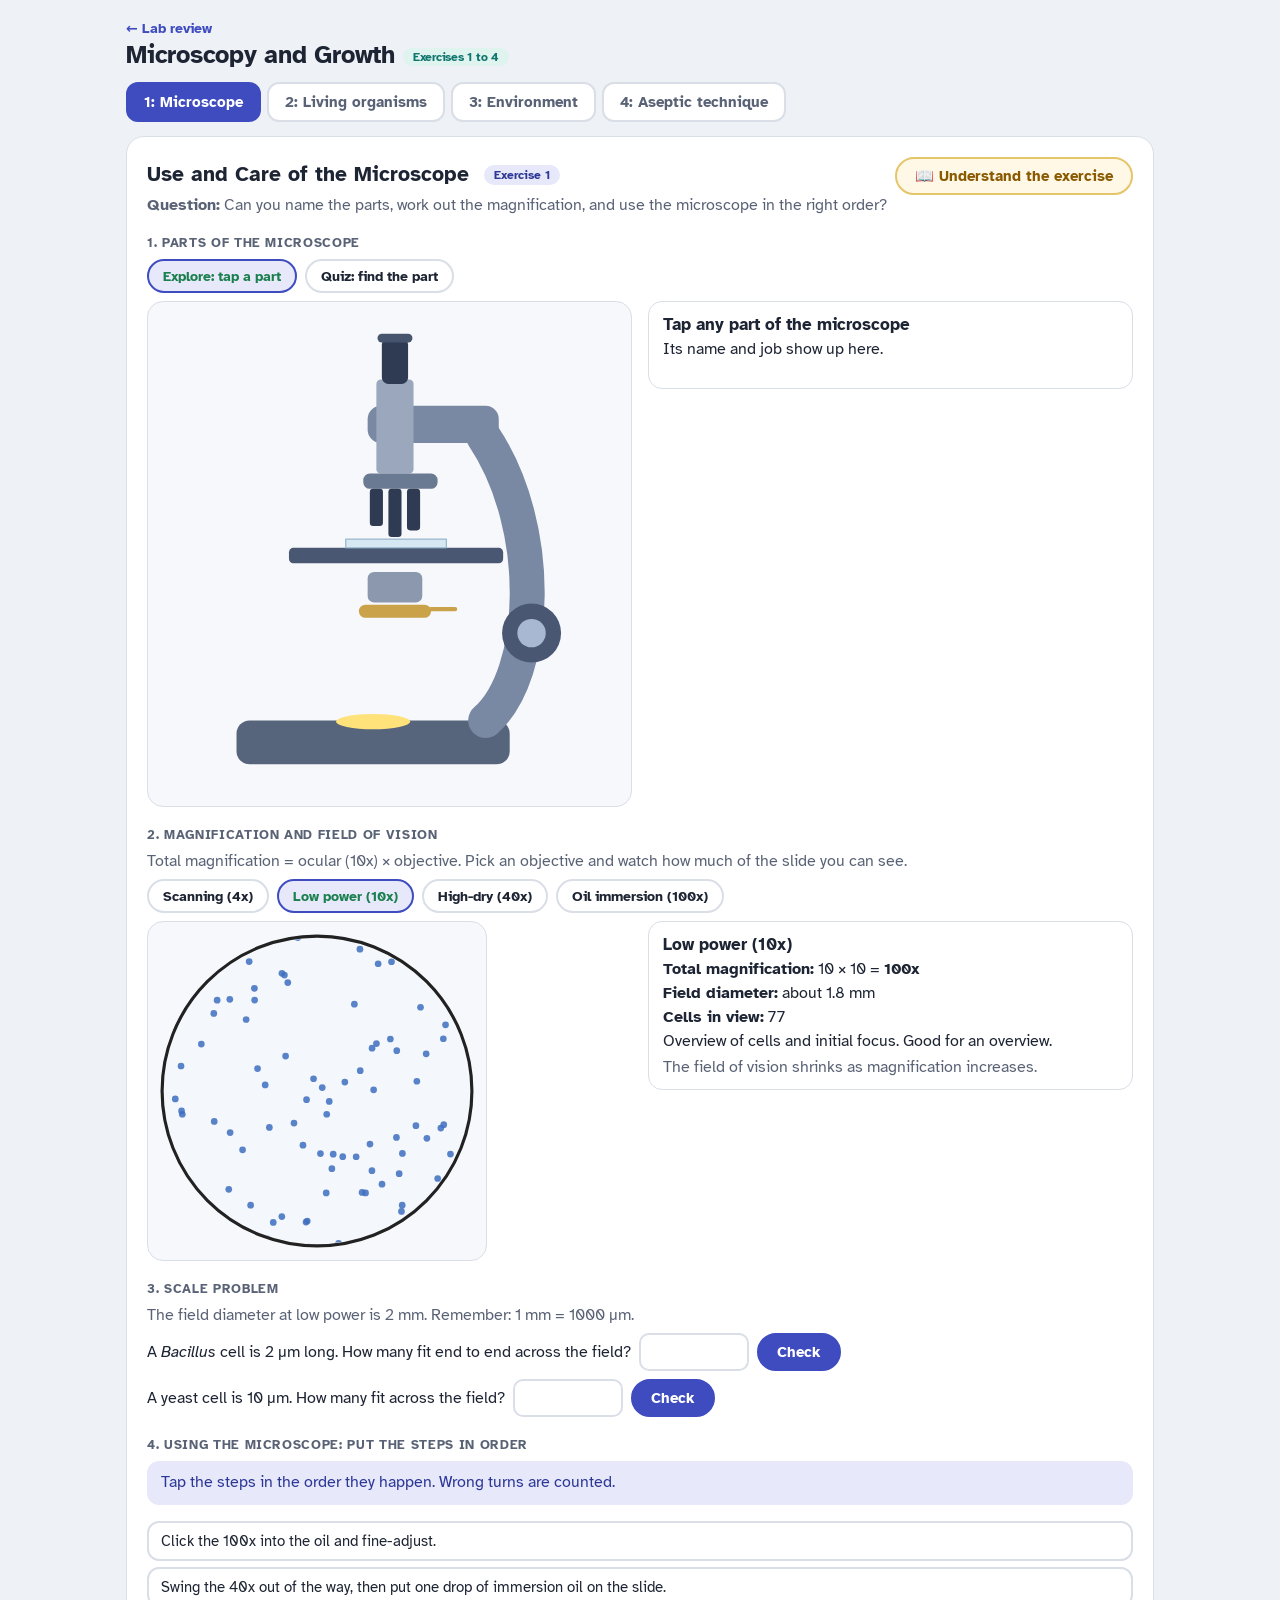
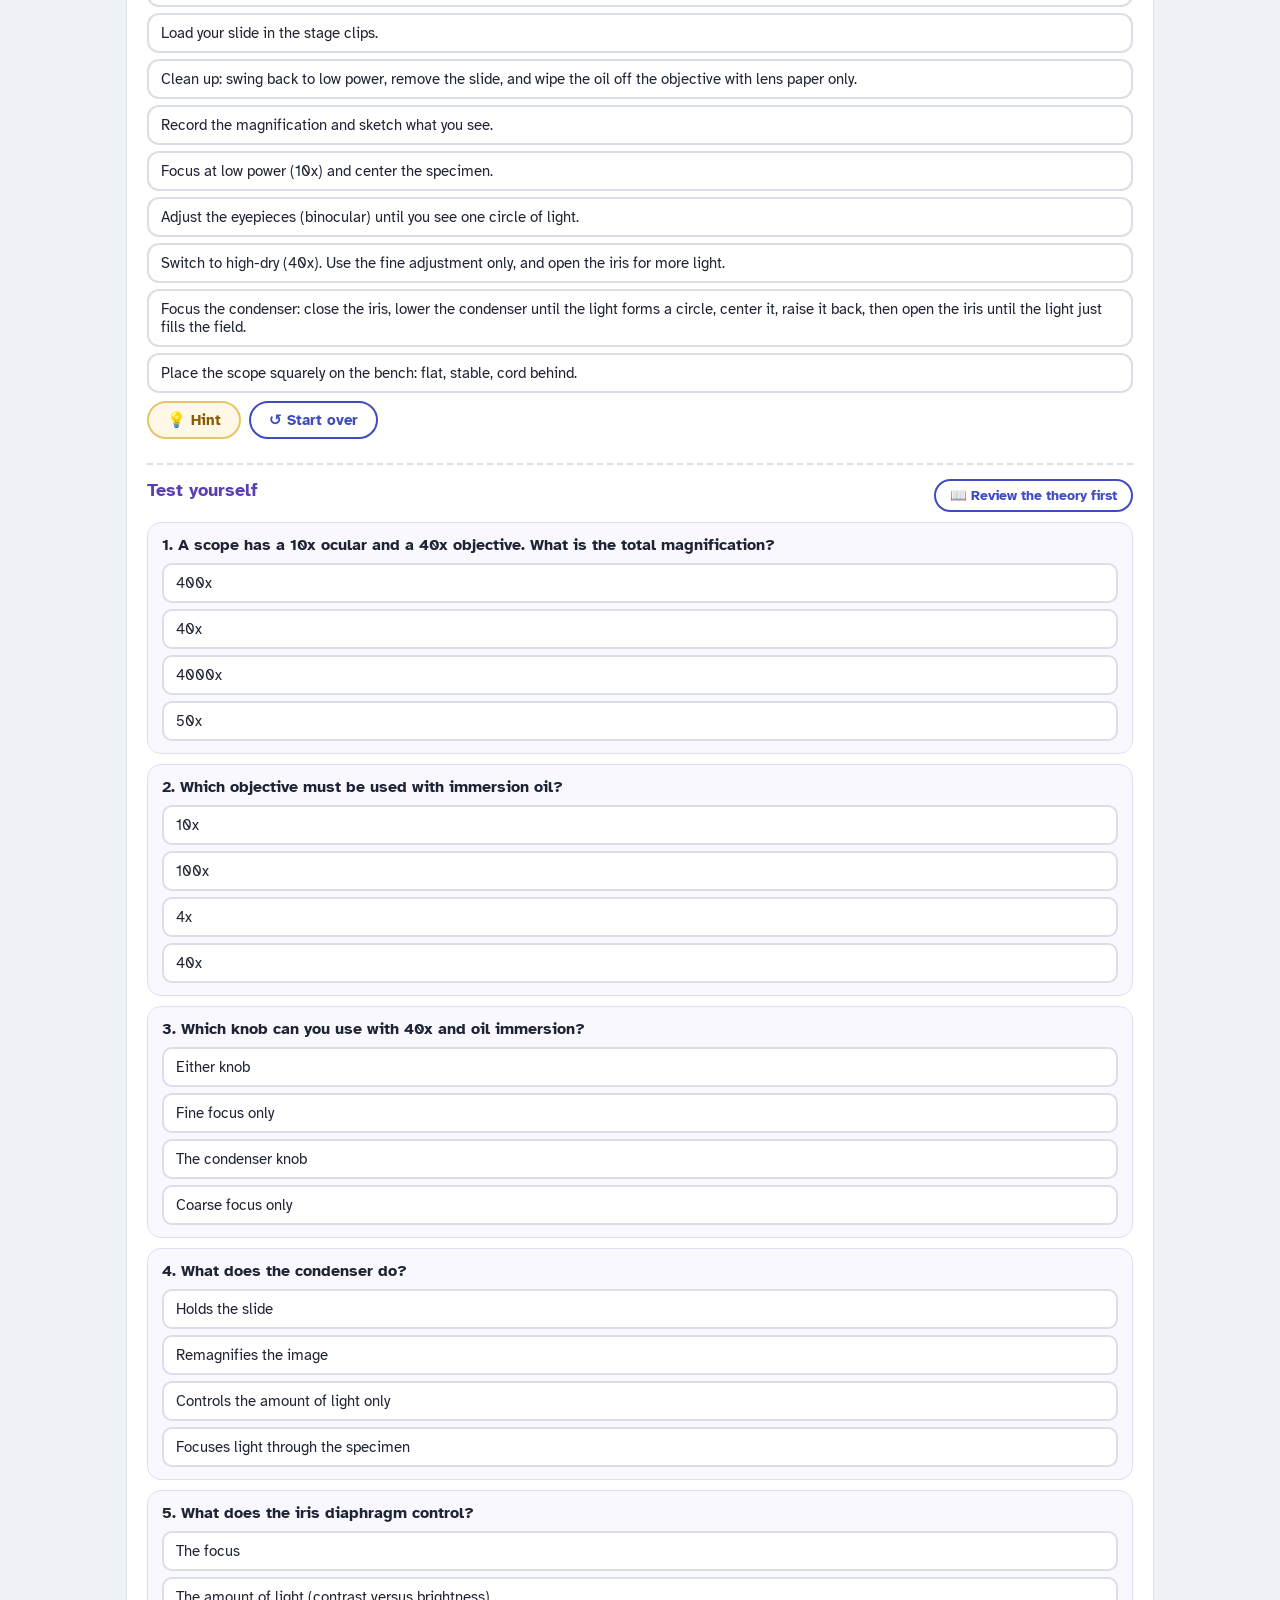
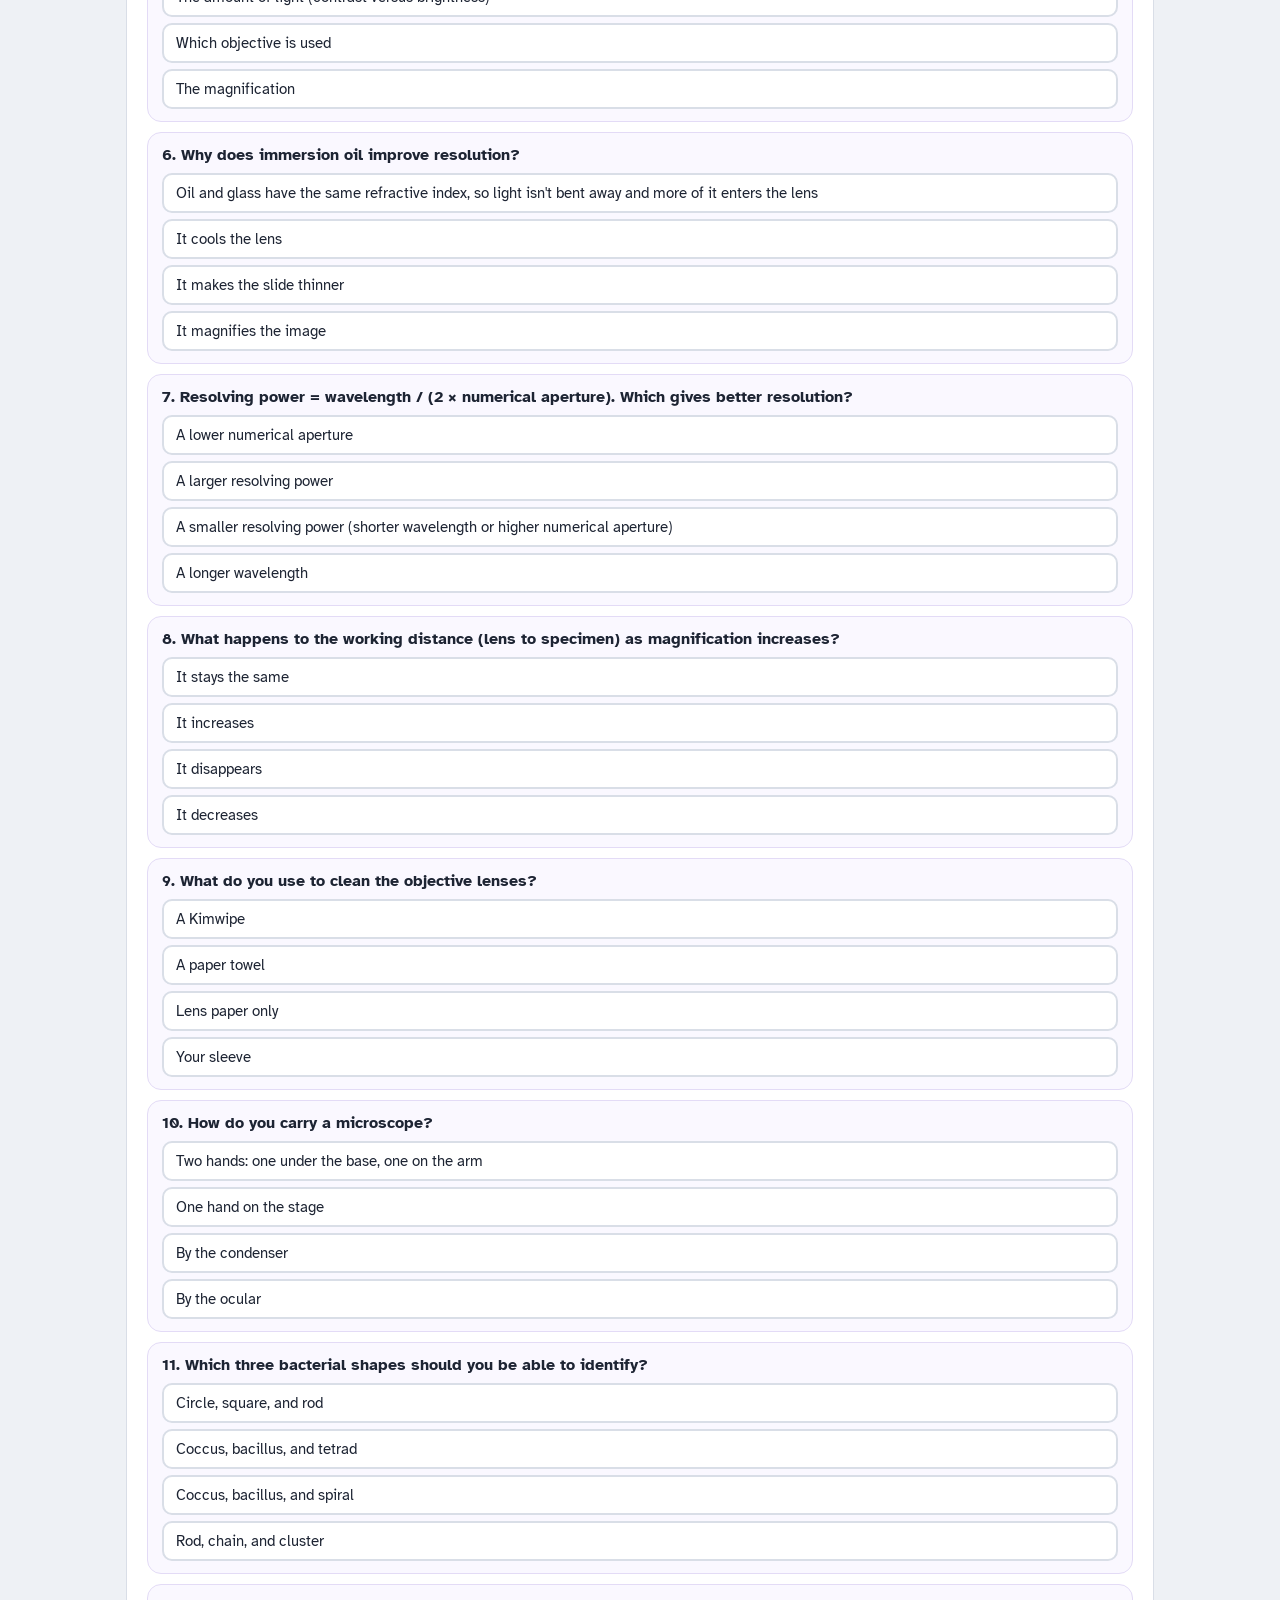
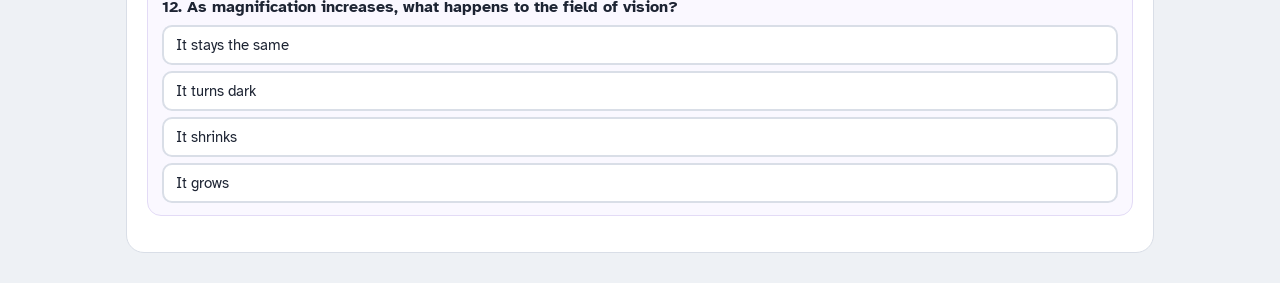
==== basics.html @ 001ab1af "Add Exercises 1 to 4, move theory into Understand pop-ups, add Gram note New basics.html (Microscopy" ====
<!DOCTYPE html>
<html lang="en">
<head>
<meta charset="utf-8">
<meta name="viewport" content="width=device-width, initial-scale=1">
<title>Microscopy and Growth | MicroLab</title>
<link rel="preconnect" href="https://fonts.googleapis.com">
<link rel="preconnect" href="https://fonts.gstatic.com" crossorigin>
<link href="https://fonts.googleapis.com/css2?family=Atkinson+Hyperlegible:wght@400;700&display=swap" rel="stylesheet">
<link rel="stylesheet" href="metab.css">
<style>
  .labtabs{display:flex;flex-wrap:wrap;gap:6px;margin-bottom:14px}
  .labtab{border:2px solid var(--line);background:#fff;color:var(--muted);font:700 .95rem var(--font);padding:9px 16px;border-radius:12px;cursor:pointer}
  .labtab.on{background:var(--accent);border-color:var(--accent);color:#fff}
  .labwrap{background:var(--card);border:1px solid var(--line);border-radius:18px;padding:20px}
  .labhead h2{margin:0 0 4px;font-size:1.3rem}
  .labq{color:var(--muted);font-size:1rem;margin:0 0 12px}
  .labhead{display:flex;flex-wrap:wrap;gap:10px;align-items:center;justify-content:space-between}
  .tmodal{position:fixed;inset:0;background:rgba(20,24,36,.55);z-index:50;display:flex;align-items:flex-start;justify-content:center;padding:24px 12px;overflow:auto}
  .tmodal[hidden]{display:none}
  .tcard{background:#fff;border-radius:22px;max-width:820px;width:100%;padding:22px 24px 18px;box-shadow:0 20px 50px rgba(0,0,0,.3);animation:tpop .25s ease-out}
  @keyframes tpop{from{transform:translateY(14px);opacity:0}}
  .thead{display:flex;justify-content:space-between;align-items:flex-start;gap:12px;margin-bottom:10px}
  .thead h2{margin:2px 0 0;font-size:1.35rem}
  .tkick{font-size:.78rem;font-weight:800;letter-spacing:.06em;text-transform:uppercase;color:#9a6212}
  .tclose{border:none;background:#eef1f5;border-radius:50%;width:38px;height:38px;font-size:1.4rem;cursor:pointer;color:var(--ink);flex:none}
  .tasks{background:linear-gradient(135deg,#fff4de,#fdeceb);border-radius:16px;padding:12px 16px;margin-bottom:12px}
  .tasks p{margin:4px 0 0;font-size:1.08rem;line-height:1.45}
  .tlabel{display:block;font-size:.74rem;font-weight:800;letter-spacing:.05em;text-transform:uppercase;color:var(--muted);margin-bottom:4px}
  .tsec{margin:14px 0}
  .tsec h3{font-size:.95rem;margin:0 0 8px;color:var(--accent)}
  .tsec ul{margin:6px 0 0;padding-left:20px;line-height:1.6;font-size:1rem}
  .tsec li{margin-bottom:8px}
  .tfoot{display:flex;justify-content:flex-end;margin-top:8px}
  .quizhead{display:flex;flex-wrap:wrap;gap:10px;align-items:center;justify-content:space-between;margin-bottom:10px}
  .quizhead h3{margin:0}
  .btn.sm{font-size:.85rem;padding:6px 14px}
  .howbox{background:#f3effd;border:1px solid #d9cdf5;border-radius:12px;padding:8px 14px;margin:0 0 14px;color:#3d2a6b;font-size:.95rem}
  .howbox summary{cursor:pointer;font-weight:700}
  .howbox ul{margin:8px 0 4px;padding-left:20px;line-height:1.5}
  .sect{font-size:.82rem;font-weight:800;color:var(--muted);letter-spacing:.05em;text-transform:uppercase;margin:20px 0 8px}
  .panel{background:#f7f8fb;border:1px solid var(--line);border-radius:16px;padding:12px}
  .panel svg{display:block;width:100%;height:auto}
  .benchhint{background:var(--accent-soft);border-radius:12px;padding:10px 14px;font-size:1rem;color:#2c3796;min-height:1.5em;line-height:1.45;margin:8px 0}
  .benchhint.good{background:var(--good-soft);color:#14593a}
  .benchhint.warn{background:#fff3d6;color:#7a4b00}
  .btn{font:700 .95rem var(--font);border-radius:999px;padding:8px 18px;cursor:pointer;border:2px solid var(--accent)}
  .btn.primary{background:var(--accent);color:#fff}
  .btn.secondary{background:#fff;color:var(--accent)}
  .btn.hint{border-color:#e5c56a;background:#fff8e6;color:#8a5a00}
  .btn:disabled{opacity:.4;cursor:not-allowed}
  .row{display:flex;flex-wrap:wrap;gap:8px;align-items:center;margin:8px 0}
  .chip{border:2px solid var(--line);background:#fff;border-radius:999px;padding:6px 14px;font:700 .9rem var(--font);color:var(--ink);cursor:pointer}
  .chip.on{border-color:var(--accent);background:var(--accent-soft)}
  .grid2{display:grid;grid-template-columns:minmax(0,1fr) minmax(0,1fr);gap:16px;align-items:start}
  @media (max-width:820px){.grid2{grid-template-columns:1fr}}
  .info{background:#fff;border:1px solid var(--line);border-radius:14px;padding:12px 14px;min-height:5.5em}
  .info h4{margin:0 0 4px;font-size:1.05rem}
  .mpart{cursor:pointer}
  .mpart:hover{filter:brightness(1.18)}
  .mpart.sel{filter:drop-shadow(0 0 5px #f2b134) brightness(1.1)}
  .mpart.flash{filter:drop-shadow(0 0 6px #1b7f4e)}
  .ans{display:flex;flex-wrap:wrap;gap:8px;margin:8px 0}
  .ans button{border:2px solid var(--line);background:#fff;border-radius:12px;padding:9px 14px;font:700 .95rem var(--font);color:var(--ink);cursor:pointer}
  .ans button:hover:not(:disabled){border-color:var(--accent)}
  .ans button.right{border-color:var(--good);background:var(--good-soft)}
  .ans button.wrong{border-color:#eab3af;background:var(--bad-soft)}
  .tbl{width:100%;border-collapse:collapse;font-size:.95rem;background:#fff;border:1px solid var(--line);border-radius:12px;overflow:hidden}
  .tbl th,.tbl td{border:1px solid var(--line);padding:8px 10px;text-align:left;vertical-align:top}
  .tbl th{background:#eef1f8}
  .tblwrap{overflow-x:auto}
  .ogame .odone{margin:8px 0;padding-left:0;list-style:none;display:flex;flex-direction:column;gap:6px}
  .ogame .odone li{background:var(--good-soft);border:2px solid #9fd3b5;border-radius:12px;padding:8px 12px;font-size:.95rem}
  .ogame .odone li small{display:block;color:#14593a;margin-top:2px}
  .ogame .opool{display:flex;flex-direction:column;gap:6px;margin:8px 0}
  .ogame .opool button{text-align:left;border:2px solid var(--line);background:#fff;border-radius:12px;padding:9px 12px;font:400 .95rem var(--font);color:var(--ink);cursor:pointer}
  .ogame .opool button:hover{border-color:var(--accent)}
  .ogame .opool button.shake{animation:shake .3s}
  @keyframes shake{25%{transform:translateX(-5px)}75%{transform:translateX(5px)}}
  .numrow{display:flex;flex-wrap:wrap;gap:8px;align-items:center;margin:8px 0}
  .numrow input{width:110px;font:400 1rem var(--font);padding:7px 10px;border-radius:10px;border:2px solid var(--line)}
  .why{background:#f3effd;border:1px solid #d9cdf5;border-radius:10px;padding:10px 14px;font-size:.92rem;color:#3d2a6b;margin-top:10px}
  .quiz{margin-top:24px;border-top:2px dashed var(--line);padding-top:14px}
  .quiz h3{margin:0 0 10px;font-size:1.1rem;color:var(--more)}
  .qcard{background:#faf8ff;border:1px solid #e3dbf6;border-radius:14px;padding:12px 14px;margin-bottom:10px}
  .qq{margin:0 0 8px;font-weight:700}
  .qopts{display:flex;flex-direction:column;gap:6px}
  .qopt{text-align:left;border:2px solid var(--line);background:#fff;border-radius:10px;padding:9px 12px;font:400 .95rem var(--font);color:var(--ink);cursor:pointer}
  .qopt:hover:not(:disabled){border-color:var(--more)}
  .qopt.right{border-color:var(--good);background:var(--good-soft);font-weight:700}
  .qopt.wrong{border-color:#eab3af;background:var(--bad-soft);opacity:.75;cursor:default}
  .qcard.done .qopt:not(.right){opacity:.55}
  .qfb{margin-top:8px;font-size:.92rem;border-radius:10px;padding:7px 12px}
  .qfb.good{background:var(--good-soft);color:#14593a}
  .qfb.bad{background:var(--bad-soft);color:#7a2e28}
  .qscore{font-weight:700;color:var(--more)}
</style>
</head>
<body>
<div class="wrap" id="app"></div>

<script>
(function(){
  const $ = id => document.getElementById(id);
  const clamp = (v, a, b) => Math.max(a, Math.min(b, v));
  const f1 = n => Math.round(n * 10) / 10;
  const rnd = k => { const v = Math.sin(k * 127.1 + 311.7) * 43758.5453; return v - Math.floor(v); };
  const esc = s => String(s).replace(/[&<>"]/g, c => ({"&":"&amp;", "<":"&lt;", ">":"&gt;", '"':"&quot;"})[c]);
  const shuffle = a => { const b = a.slice(); for (let i = b.length - 1; i > 0; i--){ const j = Math.floor(Math.random() * (i + 1)); [b[i], b[j]] = [b[j], b[i]]; } return b; };
  const q = (qq, opts, a, why) => ({q:qq, opts, a, why});
  let cleanups = [];
  const onCleanup = fn => cleanups.push(fn);

  /* ================================================================= shared widgets */
  /* put the steps in order */
  function orderGame(host, steps){
    let i, wrong, hints, pool;
    const start = () => {
      i = 0; wrong = 0; hints = 0;
      do { pool = shuffle(steps); } while (pool.length > 1 && pool.every((s, k) => s.id === steps[k].id));
      draw("Tap the steps in the order they happen. Wrong turns are counted.", "");
    };
    const draw = (msg, kind, shakeId) => {
      host.innerHTML = `<div class="ogame"><div class="benchhint ${kind || ""}" role="status">${msg}</div>
        <ol class="odone">${steps.slice(0, i).map((s, k) => `<li><b>${k + 1}.</b> ${s.text}${s.why ? `<small>${s.why}</small>` : ""}</li>`).join("")}</ol>
        ${i < steps.length ? `<div class="opool">${pool.filter(p => steps.findIndex(s => s.id === p.id) >= i).map(p => `<button data-id="${p.id}" class="${p.id === shakeId ? "shake" : ""}">${p.text}</button>`).join("")}</div>` : ""}
        <div class="row">${i < steps.length ? `<button class="btn hint" data-h="1">💡 Hint</button>` : ""}<button class="btn secondary" data-r="1">↺ Start over</button></div></div>`;
    };
    host.onclick = e => {
      if (e.target.closest("[data-r]")) { start(); return; }
      if (e.target.closest("[data-h]")) { hints++; draw("Hint: the next step is about <b>" + esc(steps[i].cue) + "</b>.", "warn"); return; }
      const b = e.target.closest("[data-id]"); if (!b) return;
      if (b.dataset.id === steps[i].id){ i++; if (i >= steps.length) draw(`All ${steps.length} steps in order! Wrong turns: <b>${wrong}</b>. Hints used: <b>${hints}</b>.`, "good"); else draw("Yes! What comes next?", "good"); }
      else { wrong++; draw("Not yet. Think about what has to happen first.", "warn", b.dataset.id); }
    };
    start();
  }

  /* picture identification: items = [{cat, term, svg, desc}] */
  function pictureGame(host, cats, items, label){
    let cat = cats[0], order = [], idx = 0, score = 0, tries = 0, answered = false;
    const next = () => { order = shuffle(items.filter(x => x.cat === cat)); idx = 0; score = 0; tries = 0; show(); };
    const show = () => {
      answered = false;
      const cur = order[idx], terms = items.filter(x => x.cat === cat).map(x => x.term);
      host.innerHTML = `<div class="row">${cats.map(c => `<button class="chip ${c === cat ? "on" : ""}" data-cat="${esc(c)}">${esc(c)}</button>`).join("")}</div>
        <div class="grid2"><div class="panel" style="max-width:300px">${cur.svg}</div>
        <div><p class="qq" style="margin:0 0 6px">${esc(label(cat))}</p><div class="ans">${terms.map(t => `<button data-t="${esc(t)}">${esc(t)}</button>`).join("")}</div>
        <div class="benchhint" data-fb="1">Picture ${idx + 1} of ${order.length}. Score so far: ${score} of ${tries}.</div>
        <div class="row"><button class="btn primary pgNext" hidden>${idx + 1 >= order.length ? "Start this set again" : "Next picture"}</button></div></div></div>`;
    };
    host.onclick = e => {
      const c = e.target.closest("[data-cat]"); if (c){ cat = c.dataset.cat; next(); return; }
      if (e.target.closest(".pgNext")){ if (idx + 1 >= order.length) next(); else { idx++; show(); } return; }
      const b = e.target.closest("[data-t]"); if (!b || answered) return;
      const cur = order[idx], ok = b.dataset.t === cur.term; tries++;
      if (ok){ score++; answered = true; b.classList.add("right"); const fb = host.querySelector("[data-fb]"); fb.className = "benchhint good"; fb.innerHTML = `<b>Yes: ${esc(cur.term)}.</b> ${cur.desc} Score: ${score} of ${tries}.`; host.querySelectorAll(".ans button").forEach(x => x.disabled = true); host.querySelector(".pgNext").hidden = false; }
      else { b.classList.add("wrong"); b.disabled = true; const fb = host.querySelector("[data-fb]"); fb.className = "benchhint warn"; fb.textContent = "Not quite. Look at the picture again and try another."; }
    };
    next();
  }

  /* quiz */
  function quizHTML(t){
    return `<section class="quiz"><div class="quizhead"><h3>Test yourself</h3><button class="btn secondary sm" id="theoryBtn2">📖 Review the theory first</button></div>` + t.quiz.map((qq, i) => {
      const order = qq.opts.map((_, k) => k).sort((a, b) => rnd(i * 7 + a + tabKey.length) - rnd(i * 7 + b + tabKey.length));
      return `<div class="qcard" data-q="${i}"><p class="qq">${i + 1}. ${qq.q}</p><div class="qopts">${order.map(k => `<button class="qopt" data-k="${k}">${qq.opts[k]}</button>`).join("")}</div><div class="qfb" hidden></div></div>`;
    }).join("") + `<p class="qscore" id="qScore"></p></section>`;
  }
  function bindQuiz(t){
    const box = $("quizBox"), got = {};
    box.querySelectorAll(".qcard").forEach(card => card.addEventListener("click", e => {
      const b = e.target.closest(".qopt"); if (!b || card.classList.contains("done")) return;
      const qq = t.quiz[+card.dataset.q], ok = +b.dataset.k === qq.a, fb = card.querySelector(".qfb");
      if (ok){ card.classList.add("done"); b.classList.add("right"); fb.className = "qfb good"; fb.innerHTML = `<b>Yes!</b> ${qq.why}`; if (!(card.dataset.q in got)) got[card.dataset.q] = true; }
      else { b.classList.add("wrong"); b.disabled = true; fb.className = "qfb bad"; fb.innerHTML = "Not quite. Try another answer."; if (!(card.dataset.q in got)) got[card.dataset.q] = false; }
      fb.hidden = false;
      if (box.querySelectorAll(".qcard.done").length === t.quiz.length) $("qScore").textContent = `Finished! ${Object.values(got).filter(Boolean).length} of ${t.quiz.length} right on the first try.`;
    }));
  }

  /* ================================================================= EXERCISE 1: microscope */
  const PARTS = {
    ocular:{name:"Ocular lens (eyepiece)", fn:"Remagnifies the image formed by the objective lens (usually 10x)."},
    bodytube:{name:"Body tube", fn:"Transmits the image from the objective to the ocular."},
    objectives:{name:"Objective lenses", fn:"The primary magnification lenses, mounted on the nosepiece: 4x, 10x, 40x, and 100x (oil)."},
    stage:{name:"Stage (mechanical stage)", fn:"The platform that holds your slide. The mechanical stage holds and moves it."},
    condenser:{name:"Condenser", fn:"Focuses light through the specimen."},
    iris:{name:"Iris diaphragm", fn:"Controls the cone of light entering the condenser: contrast versus brightness."},
    coarse:{name:"Coarse focus knob", fn:"The large knob. It moves the stage long distances and is for low power (4x, 10x) only."},
    fine:{name:"Fine focus knob", fn:"The small knob for small adjustments. Use it with 40x and oil immersion."},
    arm:{name:"Arm", fn:"Carry the microscope here, with your other hand under the base. Always use two hands."},
    base:{name:"Base", fn:"The foundation. It houses the illuminator (the light source)."}
  };
  function scopeSVG(){
    return `<svg viewBox="0 0 420 440" role="img" aria-label="Compound microscope with labeled parts to click">
      <g class="mpart" data-part="base"><rect x="70" y="372" width="250" height="40" rx="12" fill="#56647c"/><ellipse cx="195" cy="373" rx="34" ry="7" fill="#ffe27a"/></g>
      <g class="mpart" data-part="arm"><path d="M298 372 C 346 330, 352 196, 296 112" fill="none" stroke="#7a89a3" stroke-width="32" stroke-linecap="round"/><rect x="190" y="84" width="120" height="34" rx="12" fill="#7a89a3"/></g>
      <g class="mpart" data-part="bodytube"><rect x="198" y="60" width="34" height="86" rx="4" fill="#9aa7bd"/></g>
      <g class="mpart" data-part="ocular"><rect x="203" y="22" width="24" height="42" rx="6" fill="#2f3b52"/><rect x="199" y="18" width="32" height="8" rx="4" fill="#46546e"/></g>
      <g class="mpart" data-part="objectives"><rect x="186" y="146" width="68" height="14" rx="6" fill="#6b7a93"/><rect x="192" y="160" width="12" height="34" rx="3" fill="#2f3b52"/><rect x="209" y="160" width="12" height="44" rx="3" fill="#2f3b52"/><rect x="226" y="160" width="12" height="38" rx="3" fill="#2f3b52"/></g>
      <g class="mpart" data-part="stage"><rect x="118" y="214" width="196" height="14" rx="4" fill="#4a5772"/><rect x="170" y="206" width="92" height="8" fill="#d6e8f2" stroke="#8fb0c8"/></g>
      <g class="mpart" data-part="condenser"><rect x="190" y="236" width="50" height="28" rx="6" fill="#8b98ae"/></g>
      <g class="mpart" data-part="iris"><rect x="182" y="266" width="66" height="12" rx="6" fill="#c9a24a"/><rect x="246" y="268" width="26" height="4" rx="2" fill="#c9a24a"/></g>
      <g class="mpart" data-part="coarse"><circle cx="340" cy="292" r="27" fill="#4a5772"/></g>
      <g class="mpart" data-part="fine"><circle cx="340" cy="292" r="13" fill="#a8b8d2"/></g>
    </svg>`;
  }
  function renderScope(body){
    body.innerHTML = `
      <div class="sect">1. Parts of the microscope</div>
      <div class="row"><button class="chip on" data-mode="explore">Explore: tap a part</button><button class="chip" data-mode="quiz">Quiz: find the part</button></div>
      <div class="grid2"><div class="panel">${scopeSVG()}</div>
        <div><div class="info" id="partInfo"><h4>Tap any part of the microscope</h4><span>Its name and job show up here.</span></div>
          <div class="benchhint" id="partMsg" hidden></div></div></div>
      <div class="sect">2. Magnification and field of vision</div>
      <p class="labq" style="margin-bottom:6px">Total magnification = ocular (10x) × objective. Pick an objective and watch how much of the slide you can see.</p>
      <div class="row" id="objRow"></div>
      <div class="grid2"><div class="panel" style="max-width:340px"><svg id="fovSvg" viewBox="0 0 300 300" role="img" aria-label="Field of vision"></svg></div><div class="info" id="fovInfo"></div></div>
      <div class="sect">3. Scale problem</div>
      <p class="labq" style="margin:0 0 6px">The field diameter at low power is 2 mm. Remember: 1 mm = 1000 μm.</p>
      <div class="numrow"><label for="n1">A <i>Bacillus</i> cell is 2 μm long. How many fit end to end across the field?</label><input id="n1" type="number" inputmode="numeric"><button class="btn primary" data-chk="n1">Check</button></div><div class="qfb" id="n1fb" hidden></div>
      <div class="numrow"><label for="n2">A yeast cell is 10 μm. How many fit across the field?</label><input id="n2" type="number" inputmode="numeric"><button class="btn primary" data-chk="n2">Check</button></div><div class="qfb" id="n2fb" hidden></div>
      <div class="sect">4. Using the microscope: put the steps in order</div>
      <div id="useGame"></div>`;
    /* parts game */
    let mode = "explore", sel = null, qi = 0, qorder = [], wrongs = 0, firstTry = 0, missed = false;
    const info = $("partInfo"), msg = $("partMsg"), svg = body.querySelector(".mpart").closest("svg");
    const clearSel = () => svg.querySelectorAll(".mpart").forEach(g => g.classList.remove("sel", "flash"));
    const nextQ = () => {
      msg.hidden = false; missed = false;
      if (qi >= qorder.length){ info.innerHTML = `<h4>Finished!</h4><span>${firstTry} of ${qorder.length} on the first try.</span>`; msg.className = "benchhint good"; msg.textContent = "Switch back to Explore to review any part you missed."; return; }
      info.innerHTML = `<h4>Find the: ${esc(PARTS[qorder[qi]].name)}</h4><span>Tap it on the microscope. (${qi + 1} of ${qorder.length})</span>`; msg.className = "benchhint"; msg.textContent = "Which part is it?";
    };
    body.querySelectorAll("[data-mode]").forEach(b => b.onclick = () => {
      mode = b.dataset.mode; body.querySelectorAll("[data-mode]").forEach(x => x.classList.toggle("on", x === b)); clearSel();
      if (mode === "quiz"){ qorder = shuffle(Object.keys(PARTS)); qi = 0; firstTry = 0; nextQ(); }
      else { msg.hidden = true; info.innerHTML = `<h4>Tap any part of the microscope</h4><span>Its name and job show up here.</span>`; }
    });
    svg.addEventListener("click", e => {
      const g = e.target.closest(".mpart"); if (!g) return; const id = g.dataset.part;
      if (mode === "explore"){ clearSel(); g.classList.add("sel"); info.innerHTML = `<h4>${esc(PARTS[id].name)}</h4><span>${esc(PARTS[id].fn)}</span>`; return; }
      if (qi >= qorder.length) return;
      if (id === qorder[qi]){ clearSel(); g.classList.add("flash"); if (!missed) firstTry++; msg.className = "benchhint good"; msg.innerHTML = `<b>Yes!</b> ${esc(PARTS[id].fn)}`; qi++; setTimeout(() => { clearSel(); nextQ(); }, 1100); }
      else { missed = true; msg.className = "benchhint warn"; msg.textContent = `That's the ${PARTS[id].name.toLowerCase()}. Try again.`; }
    });
    /* field of vision */
    const OBJ = [{o:4, fov:4.5, n:"Scanning (4x)", use:"Orientation and finding your specimen. You see a lot at once."}, {o:10, fov:1.8, n:"Low power (10x)", use:"Overview of cells and initial focus. Good for an overview."},
      {o:40, fov:0.4, n:"High-dry (40x)", use:"Better cell detail: fungal hyphae and algal cells."}, {o:100, fov:0.18, n:"Oil immersion (100x)", use:"Individual bacterial cells, just barely. Needs immersion oil. The one we need for prokaryotes."}];
    const world = Array.from({length:520}, (_, k) => [(rnd(k * 3 + 1) - .5) * 4.5, (rnd(k * 3 + 2) - .5) * 4.5]).concat([[.03, -.02], [-.06, .05], [.07, .06], [-.02, -.07]]);
    $("objRow").innerHTML = OBJ.map((x, k) => `<button class="chip ${k === 1 ? "on" : ""}" data-o="${k}">${x.n}</button>`).join("");
    const showFov = k => {
      const x = OBJ[k], px = 300 / x.fov, r = x.o === 4 ? 2.2 : x.o === 10 ? 3.2 : x.o === 40 ? 7 : 15; let n = 0, s = `<circle cx="150" cy="150" r="148" fill="#f4f7fb" stroke="#222" stroke-width="3"/><clipPath id="fovc"><circle cx="150" cy="150" r="146"/></clipPath><g clip-path="url(#fovc)">`;
      world.forEach(([wx, wy]) => { const sx = 150 + wx * px, sy = 150 + wy * px; if (Math.hypot(sx - 150, sy - 150) < 150){ n++; s += `<circle cx="${f1(sx)}" cy="${f1(sy)}" r="${r}" fill="#3f6fc0" opacity=".85"/>`; } });
      $("fovSvg").innerHTML = s + `</g>`;
      $("fovInfo").innerHTML = `<h4>${x.n}</h4><p style="margin:4px 0"><b>Total magnification:</b> 10 × ${x.o} = <b>${10 * x.o}x</b></p><p style="margin:4px 0"><b>Field diameter:</b> about ${x.fov} mm</p><p style="margin:4px 0"><b>Cells in view:</b> ${n}</p><p style="margin:4px 0">${x.use}</p><p style="margin:6px 0 0;color:var(--muted)">The field of vision shrinks as magnification increases.</p>`;
      body.querySelectorAll("[data-o]").forEach(b => b.classList.toggle("on", +b.dataset.o === k));
    };
    $("objRow").onclick = e => { const b = e.target.closest("[data-o]"); if (b) showFov(+b.dataset.o); };
    showFov(1);
    body.querySelectorAll("[data-chk]").forEach(b => b.onclick = () => {
      const id = b.dataset.chk, v = +$(id).value, ans = id === "n1" ? 1000 : 200, fb = $(id + "fb"); fb.hidden = false;
      const ok = v === ans; fb.className = "qfb " + (ok ? "good" : "bad");
      fb.innerHTML = ok ? `<b>Yes!</b> 2 mm = 2000 μm, and 2000 ÷ ${id === "n1" ? 2 : 10} = ${ans}.` : `Not quite. Convert first: 2 mm = 2000 μm. Then divide by the cell length.`;
    });
    orderGame($("useGame"), [
      {id:"a", cue:"setting up the scope", text:"Place the scope squarely on the bench: flat, stable, cord behind.", why:"Always carry it with two hands."},
      {id:"b", cue:"loading the slide", text:"Load your slide in the stage clips.", why:""},
      {id:"c", cue:"the eyepieces", text:"Adjust the eyepieces (binocular) until you see one circle of light.", why:"Write your setting down."},
      {id:"d", cue:"the condenser", text:"Focus the condenser: close the iris, lower the condenser until the light forms a circle, center it, raise it back, then open the iris until the light just fills the field.", why:""},
      {id:"e", cue:"low power", text:"Focus at low power (10x) and center the specimen.", why:"Start low, always."},
      {id:"f", cue:"high-dry", text:"Switch to high-dry (40x). Use the fine adjustment only, and open the iris for more light.", why:"The scope is parfocal: it stays nearly in focus."},
      {id:"g", cue:"oil", text:"Swing the 40x out of the way, then put one drop of immersion oil on the slide.", why:"Do not rotate the 40x through the oil."},
      {id:"h", cue:"oil immersion", text:"Click the 100x into the oil and fine-adjust.", why:""},
      {id:"i", cue:"recording", text:"Record the magnification and sketch what you see.", why:"Label the total magnification under every sketch."},
      {id:"j", cue:"cleaning up", text:"Clean up: swing back to low power, remove the slide, and wipe the oil off the objective with lens paper only.", why:"Never leave the 100x aimed at the stage."}]);
  }

  /* ================================================================= EXERCISE 2: living microorganisms */
  function renderLiving(body){
    body.innerHTML = `
      <div class="sect">1. What are you seeing?</div>
      <p class="labq" style="margin:0 0 6px">Watch the field, then decide: Brownian movement, true motility, or a fluid current sweeping everything along?</p>
      <div class="grid2"><div class="panel"><svg id="motSvg" viewBox="0 0 420 260" role="img" aria-label="Moving cells under the microscope"></svg>
        <div class="row"><button class="btn secondary" id="motPause">⏸ Pause</button><button class="btn secondary" id="motNext">Show another slide</button></div></div>
        <div><div class="ans" id="motAns"><button data-a="brown">Brownian movement</button><button data-a="motile">True motility</button><button data-a="current">Fluid current</button></div>
        <div class="benchhint" id="motFb">Pick the answer that matches what you see. Score: 0 of 0.</div></div></div>
      <div class="sect">2. Wet mount versus hanging drop</div>
      <div class="tblwrap"><table class="tbl"><tr><th></th><th>Wet mount</th><th>Hanging drop</th></tr>
        <tr><th>Setup</th><td>A drop on a slide with a coverslip.</td><td>A drop on a coverslip, inverted over a depression slide and sealed with petroleum jelly.</td></tr>
        <tr><th>Best for</th><td>A fast look at size and shape.</td><td>Motility: more depth and less water movement.</td></tr>
        <tr><th>Downside</th><td>Water movement makes motility hard to judge.</td><td>Takes longer to prepare.</td></tr></table></div>
      <div class="benchhint warn" style="margin-top:10px">Never use the 100x (oil immersion) lens on a hanging-drop slide.</div>
      <div class="sect">3. Make a hanging-drop slide: put the steps in order</div>
      <div id="hangGame"></div>
      <div class="sect">4. Brightfield, phase-contrast, and darkfield</div>
      <div class="tblwrap"><table class="tbl"><tr><th></th><th>Brightfield</th><th>Phase-contrast</th><th>Darkfield</th></tr>
        <tr><th>Image</th><td>Dark objects on a light field.</td><td>Organisms appear as degrees of brightness.</td><td>Organisms appear bright on a dark field.</td></tr>
        <tr><th>How</th><td>Very little contrast for unstained, living cells.</td><td>Turns differences in refractive properties into differences in brightness, so internal structure shows in live cells without staining.</td><td>A special condenser with an opaque disk blocks direct light, so only light reflected off the specimen enters the objective.</td></tr>
        <tr><th>In our lab</th><td>Used for all observations.</td><td>Covered in the manual, not performed.</td><td>Covered in class, not performed. Used for organisms like <i>Treponema pallidum</i> that can't be stained.</td></tr></table></div>`;
    /* motion simulator */
    const svg = $("motSvg"), N = 16, P = [], NS = "http://www.w3.org/2000/svg"; let kind = "brown", score = 0, tries = 0, answered = false, paused = window.matchMedia && matchMedia("(prefers-reduced-motion: reduce)").matches, raf = null, last = 0;
    const reset = () => {
      svg.innerHTML = `<rect width="420" height="260" rx="14" fill="#f2f6f9"/>`; P.length = 0;
      for (let k = 0; k < N; k++){
        const x = 30 + Math.random() * 360, y = 24 + Math.random() * 212, a = Math.random() * 360, g = document.createElementNS(NS, "g"), r = document.createElementNS(NS, "rect");
        r.setAttribute("x", -9); r.setAttribute("y", -3.2); r.setAttribute("width", 18); r.setAttribute("height", 6.4); r.setAttribute("rx", 3.2); r.setAttribute("fill", "#4a6fae"); r.setAttribute("opacity", ".9"); g.appendChild(r); svg.appendChild(g);
        P.push({g, x, y, hx:x, hy:y, a, th:Math.random() * 6.283, sp:22 + Math.random() * 30, turn:0, spin:(Math.random() - .5) * 90});
      }
    };
    const place = p => p.g.setAttribute("transform", `translate(${f1(p.x)} ${f1(p.y)}) rotate(${f1(p.a)})`);
    const step = now => {
      const dt = Math.min(.05, (now - last) / 1000 || 0); last = now;
      P.forEach(p => {
        if (kind === "brown"){ p.x = p.hx + clamp(p.x - p.hx + (Math.random() - .5) * 2.6, -6, 6); p.y = p.hy + clamp(p.y - p.hy + (Math.random() - .5) * 2.6, -6, 6); p.a += (Math.random() - .5) * 8; }
        else if (kind === "motile"){ p.turn -= dt; if (p.turn <= 0){ p.th += (Math.random() - .5) * 1.4; p.turn = .6 + Math.random(); } p.x += Math.cos(p.th) * p.sp * dt; p.y += Math.sin(p.th) * p.sp * dt; p.a = p.th * 57.3 + (p.spin > 30 ? now / 8 : 0); }
        else { p.x += 34 * dt + (Math.random() - .5) * .6; p.y += 7 * dt + (Math.random() - .5) * .6; }
        if (p.x < -12){ p.x += 444; p.hx += 444; } if (p.x > 432){ p.x -= 444; p.hx -= 444; } if (p.y < -12) p.y += 284; if (p.y > 272) p.y -= 284;
        place(p);
      });
    };
    const loop = now => { if (!paused) step(now); else last = now; raf = requestAnimationFrame(loop); };
    const newSlide = () => { kind = ["brown", "motile", "current"][Math.floor(Math.random() * 3)]; answered = false; reset(); P.forEach(place); $("motAns").querySelectorAll("button").forEach(b => { b.className = ""; b.disabled = false; }); };
    onCleanup(() => cancelAnimationFrame(raf));
    newSlide(); raf = requestAnimationFrame(loop);
    $("motPause").onclick = () => { paused = !paused; $("motPause").textContent = paused ? "▶ Play" : "⏸ Pause"; };
    $("motPause").textContent = paused ? "▶ Play" : "⏸ Pause";
    $("motNext").onclick = newSlide;
    const WHY = {brown:"Brownian movement: water molecules strike the cells, so they jiggle in place and keep their relative positions. It isn't directed.",
      motile:"True motility: individual organisms move from one position to another, in different directions, and may spin or roll.",
      current:"Fluid current: everything is swept in the same direction at the same speed. That is not motility. Watch whether individual organisms move independently."};
    $("motAns").onclick = e => {
      const b = e.target.closest("button"); if (!b || answered) return; tries++; const ok = b.dataset.a === kind, fb = $("motFb");
      if (ok){ score++; answered = true; b.className = "right"; fb.className = "benchhint good"; fb.innerHTML = `<b>Yes!</b> ${WHY[kind]} Score: ${score} of ${tries}.`; $("motAns").querySelectorAll("button").forEach(x => x.disabled = true); }
      else { b.className = "wrong"; b.disabled = true; fb.className = "benchhint warn"; fb.textContent = "Not quite. Watch how the cells move compared with each other."; }
    };
    orderGame($("hangGame"), [
      {id:"a", cue:"the slide", text:"Get a clean depression slide.", why:""},
      {id:"b", cue:"petroleum jelly", text:"Pick up a small amount of petroleum jelly on a toothpick.", why:""},
      {id:"c", cue:"the coverslip edges", text:"Touch the jelly to all four edges of a coverslip: a thin rim, on one side only.", why:"The jelly seal reduces evaporation."},
      {id:"d", cue:"setting the coverslip down", text:"Set the coverslip on a paper towel, jelly side up.", why:""},
      {id:"e", cue:"the sample", text:"Add a small drop or loopful of the sample to the center of the coverslip.", why:""},
      {id:"f", cue:"inverting", text:"Place the depression slide face-down over the drop, then quickly flip it so the drop hangs in the well.", why:"The inversion is the step students fumble."},
      {id:"g", cue:"finding the drop", text:"At low power, move the slide so the edge of the drop crosses the center of the field.", why:""},
      {id:"h", cue:"light and magnification", text:"Reduce the light with the iris diaphragm, switch to 40x, and observe. Never use the 100x oil lens.", why:""}]);
  }

  /* ================================================================= EXERCISE 3: microbes in the environment */
  const COL = "#e9d9a4", COLS = "#b79f5c";
  const FORM = {
    Circular:`<circle cx="50" cy="50" r="34" fill="${COL}" stroke="${COLS}" stroke-width="3"/>`,
    Irregular:`<path d="M26 42 C30 22 58 16 68 32 C86 36 84 60 70 68 C64 86 40 82 32 70 C16 64 16 50 26 42 Z" fill="${COL}" stroke="${COLS}" stroke-width="3"/>`,
    Biconvex:`<path d="M10 50 Q50 14 90 50 Q50 86 10 50 Z" fill="${COL}" fill-opacity=".55" stroke="${COLS}" stroke-width="3" stroke-dasharray="5 3"/>`,
    Filamentous:`<circle cx="50" cy="50" r="11" fill="${COL}" stroke="${COLS}" stroke-width="3"/>` + Array.from({length:14}, (_, k) => { const a = k / 14 * 6.283, r1 = 12, r2 = 34 + rnd(k) * 12; return `<path d="M${f1(50 + Math.cos(a) * r1)} ${f1(50 + Math.sin(a) * r1)} Q${f1(50 + Math.cos(a + .25) * (r1 + r2) / 2)} ${f1(50 + Math.sin(a + .25) * (r1 + r2) / 2)} ${f1(50 + Math.cos(a + .1) * r2)} ${f1(50 + Math.sin(a + .1) * r2)}" fill="none" stroke="${COLS}" stroke-width="2.4" stroke-linecap="round"/>`; }).join(""),
    Rhizoid:`<g fill="none" stroke="${COLS}" stroke-width="3" stroke-linecap="round"><path d="M50 50 C44 38 40 28 30 20 M44 36 C36 34 28 38 18 36 M50 50 C60 36 70 30 80 18 M66 32 C74 34 82 32 90 38 M50 50 C42 62 34 66 24 80 M36 64 C28 60 18 62 10 58 M50 50 C58 64 66 70 74 84 M64 68 C72 66 80 68 90 64 M50 50 C50 62 52 74 50 90"/></g><circle cx="50" cy="50" r="6" fill="${COL}" stroke="${COLS}" stroke-width="2.5"/>`
  };
  const FDESC = {Circular:"A round colony.", Irregular:"An uneven shape with no regular outline.", Biconvex:"A lens shape, embedded in the agar.", Filamentous:"Thread-like growth spreading out from the center.", Rhizoid:"Branching, root-like growth."};
  function marginSVG(type){
    const cx = 50, cy = 118, R = 70; let pts = "", extra = "";
    for (let d = -58; d <= 58; d += 1.2){
      const t = d * Math.PI / 180; let r = R;
      if (type === "Undulate") r += 3.2 * Math.sin(d * .55);
      if (type === "Lobate") r += 8 * Math.abs(Math.sin(d * .11 * 3.1415)) - 4;
      pts += `${f1(cx + Math.sin(t) * r)},${f1(cy - Math.cos(t) * r)} `;
    }
    if (type === "Filamentous") for (let d = -54; d <= 54; d += 6){ const t = d * Math.PI / 180, x1 = cx + Math.sin(t) * R, y1 = cy - Math.cos(t) * R, x2 = cx + Math.sin(t + .05) * (R + 13 + rnd(d) * 6), y2 = cy - Math.cos(t + .05) * (R + 13 + rnd(d) * 6); extra += `<path d="M${f1(x1)} ${f1(y1)} L${f1(x2)} ${f1(y2)}" stroke="${COLS}" stroke-width="2" stroke-linecap="round"/>`; }
    if (type === "Curled") for (let d = -48; d <= 48; d += 16){ const t = d * Math.PI / 180, x1 = cx + Math.sin(t) * R, y1 = cy - Math.cos(t) * R; extra += `<path d="M${f1(x1)} ${f1(y1)} c${f1(Math.sin(t) * 10)},${f1(-Math.cos(t) * 10)} ${f1(Math.sin(t) * 16 + 6)},${f1(-Math.cos(t) * 8 - 4)} ${f1(Math.sin(t) * 12 + 8)},${f1(-Math.cos(t) * 16 + 2)} c-5,6 -12,2 -9,-4" fill="none" stroke="${COLS}" stroke-width="2.4" stroke-linecap="round"/>`; }
    return `<svg viewBox="0 0 100 100"><rect width="100" height="100" fill="#f1f4f8"/><clipPath id="mclip"><rect width="100" height="100"/></clipPath><g clip-path="url(#mclip)"><polygon points="${pts} ${cx + 80},${cy + 10} ${cx - 80},${cy + 10}" fill="${COL}" stroke="none"/><polyline points="${pts}" fill="none" stroke="${COLS}" stroke-width="3"/>${extra}</g></svg>`;
  }
  const MDESC = {Entire:"A smooth, even edge.", Undulate:"A gently wavy edge.", Lobate:"An edge with large, rounded lobes.", Filamentous:"An edge with thread-like projections.", Curled:"An edge with curled projections."};
  const ELEV = {
    Flat:`<path d="M10 70 L90 70 L90 64 Q50 60 10 64 Z" fill="${COL}" stroke="${COLS}" stroke-width="2.5"/>`,
    Raised:`<path d="M12 70 L18 52 L82 52 L88 70 Z" fill="${COL}" stroke="${COLS}" stroke-width="2.5"/>`,
    Convex:`<path d="M12 70 Q50 14 88 70 Z" fill="${COL}" stroke="${COLS}" stroke-width="2.5"/>`,
    Umbonate:`<path d="M12 70 Q50 36 88 70 Z" fill="${COL}" stroke="${COLS}" stroke-width="2.5"/><path d="M40 50 Q50 20 60 50 Z" fill="${COL}" stroke="${COLS}" stroke-width="2.5"/>`
  };
  const EDESC = {Flat:"Thin and level with the agar.", Raised:"Slightly elevated, with a flat top.", Convex:"Dome-shaped.", Umbonate:"Convex, with a raised knob in the center."};
  function tubeSVG(kind, g, path){
    const l = 20, r = 60, top = 8, b = 112; let s = `<clipPath id="tc${kind}${g}"><path d="M${l} ${top} L${l} ${b - 18} A20 20 0 0 0 ${r} ${b - 18} L${r} ${top} Z"/></clipPath><g clip-path="url(#tc${kind}${g})">`;
    if (kind === "broth"){
      s += `<rect x="${l}" y="30" width="40" height="90" fill="${g === "turbid" ? "#d9cfa0" : "#f1e9c4"}"/>`;
      if (g === "turbid") s += Array.from({length:40}, (_, k) => `<circle cx="${f1(26 + rnd(k) * 28)}" cy="${f1(36 + rnd(k + 9) * 70)}" r="${f1(1 + rnd(k + 3) * 1.6)}" fill="#fff" opacity=".55"/>`).join("");
      if (g === "pellicle") s += `<path d="M${l} 30 Q30 26 40 31 T${r} 30 L${r} 37 Q50 41 40 36 T${l} 37 Z" fill="#fff" stroke="#d9cfa0" stroke-width="1.5"/>`;
      if (g === "flocculent") s += [[30, 52, 6], [46, 66, 7], [36, 82, 6], [50, 44, 5], [28, 96, 5]].map(([x, y, rr]) => `<path d="M${x - rr} ${y} q${rr / 2} ${-rr} ${rr} ${-rr / 2} q${rr} ${rr / 2} ${rr / 2} ${rr} q${-rr / 2} ${rr} ${-rr} ${rr / 2} z" fill="#fff" stroke="#d9cfa0" stroke-width="1.2"/>`).join("");
      if (g === "sediment") s += `<path d="M${l} ${b - 14} Q40 ${b - 30} ${r} ${b - 14} L${r} ${b + 4} L${l} ${b + 4} Z" fill="#fff" stroke="#d9cfa0" stroke-width="1.5"/>`;
      if (path) s += `<path d="M30 6 C30 30 50 30 50 48 S30 66 40 76" fill="none" stroke="#3f4cc0" stroke-width="2.4" stroke-dasharray="4 3"/>`;
    } else if (kind === "slant"){
      s += `<path d="M${l} 40 L${r} 74 L${r} 130 L${l} 130 Z" fill="#ead9a0"/>`;
      if (g === "streak") s += `<path d="M26 54 L54 64 M26 58 L54 68 M26 62 L54 72 M28 66 L54 76" stroke="#fffbe8" stroke-width="3.4" stroke-linecap="round"/>`;
      if (path) s += `<path d="M24 76 L56 70 L24 66 L56 60 L24 56 L56 50 L24 46" fill="none" stroke="#3f4cc0" stroke-width="2.4" stroke-dasharray="4 3"/>`;
    } else {
      s += `<rect x="${l}" y="34" width="40" height="90" fill="#ead9a0"/>`;
      if (g === "stab") s += `<path d="M40 34 L40 96" stroke="#fffbe8" stroke-width="4" stroke-linecap="round"/>`;
      if (path) s += `<path d="M40 8 L40 96 M36 92 L40 98 L44 92" fill="none" stroke="#3f4cc0" stroke-width="2.4" stroke-dasharray="4 3"/>`;
    }
    return `<svg viewBox="0 0 80 124">${s}</g><path d="M${l} ${top} L${l} ${b - 18} A20 20 0 0 0 ${r} ${b - 18} L${r} ${top}" fill="none" stroke="#8b93a3" stroke-width="3"/><rect x="${l - 3}" y="${top - 4}" width="46" height="5" rx="2" fill="#cdd3dd"/></svg>`;
  }
  const BDESC = {Turbid:"The whole broth is cloudy.", Pellicle:"A film or membrane on the surface.", Flocculent:"Clumps or flakes suspended in the broth.", Sediment:"Growth that settles at the bottom."};
  function renderEnvironment(body){
    body.innerHTML = `
      <div class="sect">1. Set up the plates: put the steps in order</div><div id="plateGame"></div>
      <div class="sect">2. Describe the colony</div>
      <p class="labq" style="margin:0 0 6px">Next lab you describe each colony type by its whole-colony appearance, margin, and elevation. Match the picture to the term.</p><div id="colGame"></div>
      <div class="sect">3. Describe growth in broth</div><div id="brothGame"></div>
      <div class="sect">4. For each colony type, record all six</div>
      <div class="tblwrap"><table class="tbl"><tr><th>Estimated diameter (mm)</th><th>Whole-colony appearance</th><th>Margin</th><th>Elevation</th><th>Pigment (color)</th><th>Exact number of colonies</th></tr></table></div>
      <div class="benchhint warn" style="margin-top:8px">Count the actual number of colonies, not an estimate. If it's above 100, write TNTC (too numerous to count). If a plate has fuzzy, cottony, or web-like growth (fungi), do NOT open the lid. Describe it from the outside.</div>`;
    orderGame($("plateGame"), [
      {id:"a", cue:"labeling", text:"Label the bottom (agar side) of both plates with your name, the day, the date, and Environment or Body. Draw a line down the center of each plate.", why:"Label the bottom, not the lid."},
      {id:"b", cue:"the first environmental sample", text:"Environment plate: wet a swab in sterile water, swab a surface, swab one half of the agar, and label that half.", why:""},
      {id:"c", cue:"the second environmental sample", text:"Swab a different environmental source onto the other half, label it, and discard the swab in disinfectant.", why:""},
      {id:"d", cue:"fingers", text:"Body plate: press your fingertips onto the agar on one half.", why:""},
      {id:"e", cue:"hair", text:"Place a single hair directly on the other half.", why:"Keep the lid on when you aren't inoculating, and work quickly."},
      {id:"f", cue:"incubating", text:"Place the plates upside down (inverted) on the metal trays up front, to incubate at 37°C until the next lab period.", why:"Inverted so condensation collects in the lid, not on the agar."}]);
    const items = [];
    Object.keys(FORM).forEach(t => items.push({cat:"Whole colony", term:t, svg:`<svg viewBox="0 0 100 100"><rect width="100" height="100" fill="#f1f4f8"/>${FORM[t]}</svg>`, desc:FDESC[t]}));
    Object.keys(MDESC).forEach(t => items.push({cat:"Margin (edge)", term:t, svg:marginSVG(t), desc:MDESC[t]}));
    Object.keys(ELEV).forEach(t => items.push({cat:"Elevation (side view)", term:t, svg:`<svg viewBox="0 0 100 100"><rect width="100" height="100" fill="#f1f4f8"/><rect x="0" y="70" width="100" height="30" fill="#e3ecf3"/><line x1="0" y1="70" x2="100" y2="70" stroke="#9fb3c4" stroke-width="2"/>${ELEV[t]}</svg>`, desc:EDESC[t]}));
    pictureGame($("colGame"), ["Whole colony", "Margin (edge)", "Elevation (side view)"], items, c => c === "Whole colony" ? "Which whole-colony appearance is this (viewed from above)?" : c === "Margin (edge)" ? "Which margin (the edge of the colony) is this?" : "Which elevation (the colony's side profile) is this?");
    const bi = Object.keys(BDESC).map(t => ({cat:"Growth in broth", term:t, svg:tubeSVG("broth", t.toLowerCase().replace("flocculent", "flocculent")), desc:BDESC[t]}));
    pictureGame($("brothGame"), ["Growth in broth"], bi, () => "How would you describe the growth in this broth tube?");
  }

  /* ================================================================= EXERCISE 4: aseptic technique */
  const TECH = {
    broth:{name:"Broth to broth", tool:"loop", how:"Dip the sterile loop into the stock broth, then swirl it into your new broth tube to mix in the sample.", grow:"Turbidity (cloudiness), a pellicle, or sediment.", kind:"broth", g:"turbid"},
    slant:{name:"Stock to slant", tool:"loop", how:"Starting at the bottom of the slant, drag your loop in a tight zigzag up the surface of the agar.", grow:"Growth on the surface.", kind:"slant", g:"streak"},
    deep:{name:"Stock to deep", tool:"needle", how:"Insert a straight needle down the center of the agar, almost to the bottom, then withdraw it along the same path.", grow:"Growth along the stab line.", kind:"deep", g:"stab"}
  };
  function renderAseptic(body){
    body.innerHTML = `
      <div class="sect">1. Choose a transfer</div>
      <div class="row" id="techRow">${Object.keys(TECH).map((k, i) => `<button class="chip ${i === 0 ? "on" : ""}" data-t="${k}">${TECH[k].name}</button>`).join("")}</div>
      <div class="grid2"><div class="panel" style="max-width:240px" id="techPic"></div><div class="info" id="techInfo"></div></div>
      <div class="sect">2. Do the transfer: put the steps in order</div><div id="asepGame"></div>
      <div class="sect">3. Which medium is this?</div>
      <p class="labq" style="margin:0 0 6px">Each tube was inoculated from the same stock. Match the growth to the medium.</p><div id="growGame"></div>`;
    const show = k => {
      const t = TECH[k];
      $("techPic").innerHTML = `<div class="row" style="justify-content:space-around">${tubeSVG(t.kind, "", true).replace("<svg ", `<svg style="width:46%" `)}${tubeSVG(t.kind, t.g).replace("<svg ", `<svg style="width:46%" `)}</div><p style="text-align:center;margin:4px 0 0;font-size:.85rem;color:var(--muted)">Path of the tool, then the growth</p>`;
      $("techInfo").innerHTML = `<h4>${t.name}</h4><p style="margin:4px 0"><b>Tool:</b> ${t.tool === "loop" ? "inoculating loop" : "straight needle"}</p><p style="margin:4px 0"><b>Technique:</b> ${t.how}</p><p style="margin:4px 0"><b>Growth looks like:</b> ${t.grow}</p>`;
      $("techRow").querySelectorAll("[data-t]").forEach(b => b.classList.toggle("on", b.dataset.t === k));
      const tool = t.tool === "loop" ? "loop" : "needle";
      orderGame($("asepGame"), [
        {id:"a", cue:"labeling", text:"Label all three tubes with your name, the date, the bacteria name, and the medium.", why:""},
        {id:"b", cue:"sterilizing the tool", text:`Hold the ${tool} in the flame until it glows red-hot, then let it cool without touching anything.`, why:""},
        {id:"c", cue:"opening the tubes", text:"Uncap the stock tube and the new tube, holding the caps in your hand, and flame the mouth of each tube.", why:"Never set a cap down on the bench."},
        {id:"d", cue:"the transfer", text:t.tool === "loop" ? t.how : t.how, why:"Use the " + tool + " for this medium."},
        {id:"e", cue:"flaming and recapping", text:"Flame the mouth of each tube again and recap both.", why:"Flame the tube mouth first, then recap."},
        {id:"f", cue:"re-sterilizing", text:`Flame the ${tool} red-hot again before you set it down.`, why:"This protects you and the bench."}]);
    };
    $("techRow").onclick = e => { const b = e.target.closest("[data-t]"); if (b) show(b.dataset.t); };
    show("broth");
    const gi = [["broth", "turbid", "Broth", "A broth shows growth as turbidity (cloudiness), a pellicle, or sediment."], ["slant", "streak", "Slant", "A slant shows growth on the surface, where the loop streaked."], ["deep", "stab", "Deep", "A deep shows growth along the stab line."]]
      .map(([k, g, term, d]) => ({cat:"Medium", term, svg:tubeSVG(k, g), desc:d}));
    pictureGame($("growGame"), ["Medium"], gi, () => "Which medium is this tube?");
  }

  /* ================================================================= tab definitions */
  const TABS = {
    scope:{tab:"1: Microscope", title:"Use and Care of the Microscope", ex:"Exercise 1", render:renderScope,
      question:"Can you name the parts, work out the magnification, and use the microscope in the right order?",
      how:["A compound microscope uses two lens systems: the <b>objective</b> forms the image and the <b>ocular</b> (eyepiece) remagnifies it. <b>Total magnification = ocular (10x) × objective.</b>",
        "<b>Coarse focus</b> is for low power only (4x, 10x). <b>Fine focus</b> is for 40x and oil immersion. The scope is <b>parfocal</b>: once it's in focus on one objective, it stays almost in focus on the next.",
        "<b>Oil immersion (100x):</b> glass and oil share a refractive index (1.52), so light isn't bent away and resolution improves. Use oil <b>only</b> with the 100x objective, and clean it with lens paper only."],
      quiz:[
        q("A scope has a 10x ocular and a 40x objective. What is the total magnification?", ["400x", "50x", "4000x", "40x"], 0, "Total magnification = ocular × objective = 10 × 40 = 400x."),
        q("Which objective must be used with immersion oil?", ["100x", "40x", "10x", "4x"], 0, "Use oil only with the 100x objective. Never rotate the 40x through oil."),
        q("Which knob can you use with 40x and oil immersion?", ["Fine focus only", "Coarse focus only", "Either knob", "The condenser knob"], 0, "The coarse knob is for low power (4x, 10x) only."),
        q("What does the condenser do?", ["Focuses light through the specimen", "Controls the amount of light only", "Holds the slide", "Remagnifies the image"], 0, "The iris diaphragm controls the amount of light entering the condenser."),
        q("What does the iris diaphragm control?", ["The amount of light (contrast versus brightness)", "Which objective is used", "The focus", "The magnification"], 0, "Low power needs the iris barely open for contrast. Higher magnification needs more light."),
        q("Why does immersion oil improve resolution?", ["Oil and glass have the same refractive index, so light isn't bent away and more of it enters the lens", "It magnifies the image", "It cools the lens", "It makes the slide thinner"], 0, "Without oil, light bends in the air and misses the lens."),
        q("Resolving power = wavelength / (2 × numerical aperture). Which gives better resolution?", ["A smaller resolving power (shorter wavelength or higher numerical aperture)", "A larger resolving power", "A longer wavelength", "A lower numerical aperture"], 0, "Resolving power is a distance: smaller is better."),
        q("What happens to the working distance (lens to specimen) as magnification increases?", ["It decreases", "It increases", "It stays the same", "It disappears"], 0, "Higher power lenses sit closer to the slide."),
        q("What do you use to clean the objective lenses?", ["Lens paper only", "A Kimwipe", "Your sleeve", "A paper towel"], 0, "Never use Kimwipes or your sleeve."),
        q("How do you carry a microscope?", ["Two hands: one under the base, one on the arm", "One hand on the stage", "By the ocular", "By the condenser"], 0, "Carry it with two hands and don't tilt it."),
        q("Which three bacterial shapes should you be able to identify?", ["Coccus, bacillus, and spiral", "Circle, square, and rod", "Coccus, bacillus, and tetrad", "Rod, chain, and cluster"], 0, "Arrangements like pairs, chains, and clusters describe how cells group."),
        q("As magnification increases, what happens to the field of vision?", ["It shrinks", "It grows", "It stays the same", "It turns dark"], 0, "At 100x you see only a tiny part of the slide.")]},
    living:{tab:"2: Living organisms", title:"Examination of Living Microorganisms", ex:"Exercise 2", render:renderLiving,
      question:"How do you tell true motility from Brownian movement, and which slide technique helps?",
      how:["In <b>brightfield</b> microscopy, objects are dark on a light field. Unstained, living cells have very little contrast, which is why <b>phase-contrast</b> (and darkfield) exist.",
        "<b>Brownian movement:</b> water molecules strike the cells, so they shake in place and keep their relative positions. <b>True motility:</b> an organism moves purposefully from one position to another.",
        "A <b>wet mount</b> is fast, but water movement makes motility hard to judge. A <b>hanging drop</b> has more depth and less fluid movement, so it's better for motility."],
      quiz:[
        q("What does a brightfield image look like?", ["Dark objects on a light field", "Bright objects on a dark field", "Objects glowing in three dimensions", "Everything is the same color"], 0, "There is very little contrast for unstained, living cells."),
        q("How does phase-contrast microscopy help?", ["It turns small differences in refractive properties into differences in brightness, so you can see internal structure in live cells", "It stains the cells", "It kills the cells", "It makes the field darker"], 0, "No staining or fixing is needed."),
        q("How does darkfield microscopy work?", ["A special condenser blocks direct light, so only light reflected off the specimen enters the objective and organisms look bright on a dark field", "It stains the background", "It uses oil", "It makes the cells glow by heat"], 0, "It is used for organisms that are hard to see or stain."),
        q("What is Brownian movement?", ["Cells jiggling in place because water molecules strike them", "Cells swimming toward food", "Cells spinning in a line", "Cells dividing"], 0, "All the particles vibrate and keep their relative positions. It isn't directed."),
        q("What is true motility?", ["The organism actively moves from one position to another", "All cells moving in the same direction", "Cells jiggling in place", "Cells getting bigger"], 0, "Motility looks directed, and cells may spin or roll."),
        q("Everything in the field slowly drifts the same way at the same speed. What is that?", ["A fluid current, not motility", "True motility", "Brownian movement", "Flagella"], 0, "Check whether individual organisms move independently and in different directions."),
        q("Which technique is better for judging motility?", ["Hanging drop", "Wet mount", "Both are the same", "Neither"], 0, "A hanging drop has more depth and less water movement."),
        q("Why is the hanging drop sealed with petroleum jelly?", ["To reduce evaporation", "To stain the cells", "To kill the bacteria", "To magnify the drop"], 0, "Students often use too little, and the drop dries out mid-observation."),
        q("Which objective should you never use on a hanging-drop slide?", ["100x (oil immersion)", "40x", "10x", "4x"], 0, "Keep to low power and 40x."),
        q("Why do you sterilize and then cool the loop before touching a culture?", ["A hot loop kills the organisms you are trying to pick up", "To keep the loop shiny", "To make the loop sticky", "To stain the cells"], 0, "Sterilize before and after, and let it cool."),
        q("Which organisms should be more common in a hay infusion kept in the light than in one kept in the dark?", ["Photosynthetic organisms, such as algae", "Fungi only", "Organisms that can't grow in light", "There is no difference"], 0, "Light supports photosynthesis.")]},
    environment:{tab:"3: Environment", title:"Microbes in the Environment", ex:"Exercise 3", render:renderEnvironment,
      question:"How do you collect and plate microbes, and how do you describe the colonies that grow?",
      how:["<b>Nutrient broth</b> is a liquid medium: growth makes it turbid (cloudy). <b>Nutrient agar</b> is broth plus agar, a solid medium: growth forms visible colonies. Agar is an extract of marine red algae, and few microbes can digest it, so it stays solid.",
        "A <b>colony</b> is a population of cells arising from a single cell. A colony may come from a group of attached cells, so it is called a <b>colony-forming unit (CFU)</b>. A <b>chemically defined medium</b> has a known exact composition, like glucose-minimal salts broth.",
        "Plates are incubated <b>inverted</b> so condensation collects in the lid, not on the agar."],
      quiz:[
        q("What is nutrient agar?", ["Nutrient broth plus agar", "Agar alone", "A liquid medium", "A chemically defined medium"], 0, "Agar solidifies the broth."),
        q("Why does agar stay solid while microbes grow on it?", ["It is an extract of marine red algae, and few microbes can degrade it", "It is frozen", "It has no water", "It is made of glass"], 0, "That makes it a good solidifying agent."),
        q("What makes a medium chemically defined?", ["Its exact chemical composition is known", "It contains agar", "It is liquid", "It is sterile"], 0, "An example is glucose-minimal salts broth."),
        q("What is a colony-forming unit (CFU)?", ["A colony that may have come from a group of attached cells", "One single cell only", "A tube of broth", "A plate of agar"], 0, "A colony can arise from a single cell or a clump of cells."),
        q("Where do you label a Petri plate?", ["On the bottom (agar side)", "On the lid", "On the side only", "You don't label plates"], 0, "The lid can get switched. Label the agar side."),
        q("Why are plates incubated upside down (inverted)?", ["So condensation collects in the lid, not on the agar", "To save space", "To keep the agar warm", "To kill contaminants"], 0, "Otherwise condensation can drip onto the agar and wreck the plate."),
        q("What do you write when there are more than 100 colonies of one type?", ["TNTC (too numerous to count)", "100", "An estimate", "Nothing"], 0, "Otherwise count the exact number of colonies."),
        q("A plate has fuzzy, cottony growth. What do you do?", ["Do not open the lid: describe it from the outside", "Open it and smell it", "Touch it with a loop", "Throw it away unobserved"], 0, "Fuzzy growth is fungus, and opening the lid spreads spores."),
        q("Which is NOT one of the six things you record for each colony type?", ["Gram reaction", "Estimated diameter", "Margin", "Exact number of colonies"], 0, "You record diameter, appearance, margin, elevation, pigment, and number."),
        q("A broth tube has a film across the surface. What is that called?", ["A pellicle", "Sediment", "Turbidity", "Flocculent growth"], 0, "Turbid = cloudy, flocculent = clumps, sediment = settled at the bottom.")]},
    aseptic:{tab:"4: Aseptic technique", title:"Transfer of Bacteria: Aseptic Technique", ex:"Exercise 4", render:renderAseptic,
      question:"How do you move bacteria from a stock culture into broth, a slant, and a deep without contaminating anything?",
      how:["Aseptic technique has two goals: <b>protect the culture</b> (keep contaminants out of your stock and new media) and <b>protect you</b> (keep the organism off your hands and bench).",
        "Flame the loop or needle until it glows red-hot, then let it cool without touching anything. Hold the caps in your hand and flame the tube mouths before and after.",
        "<b>Broth</b> and <b>slant</b> use a <b>loop</b>. A <b>deep</b> uses a straight <b>needle</b>."],
      quiz:[
        q("What are the two goals of aseptic technique?", ["Protect the culture and protect yourself", "Make the culture grow faster and make it colorful", "Kill the culture and clean the bench", "Save media and save time"], 0, "Keep contaminating organisms out, and keep your organism off you."),
        q("How do you sterilize a loop or needle?", ["Hold it in the flame until it glows red-hot, then let it cool without touching anything", "Wipe it with a paper towel", "Dip it in water", "Blow on it"], 0, "A hot tool kills the organisms you want, so let it cool first."),
        q("What do you do with the tube caps?", ["Hold them in your hand, and never set them down", "Set them on the bench", "Throw them away", "Leave them on"], 0, "Setting a cap down contaminates it."),
        q("When do you flame the mouth of a tube?", ["Before and after the transfer", "Only before", "Only after", "Never"], 0, "Flame the mouth first, then recap."),
        q("Which tool do you use to inoculate a deep?", ["A straight needle", "An inoculating loop", "A swab", "A pipette"], 0, "You stab down the center of the agar, almost to the bottom, then withdraw along the same path."),
        q("How do you inoculate a slant?", ["Starting at the bottom, drag the loop in a tight zigzag up the surface", "Stab the center with a needle", "Swirl a loop in liquid", "Pour the culture on top"], 0, "Growth then appears on the surface."),
        q("How do you inoculate a broth?", ["Dip a sterile loop in the stock and swirl it into the new broth", "Stab with a needle", "Zigzag on the surface", "Pour in the stock"], 0, "Swirling mixes the sample into the broth."),
        q("Describe growth in a deep.", ["Growth along the stab line", "Growth on the surface only", "Cloudiness throughout", "No growth"], 0, "A broth shows turbidity, a pellicle, or sediment. A slant shows growth on the surface."),
        q("What do you do with the loop right after the transfer?", ["Flame it red-hot again before setting it down", "Set it on the bench", "Wipe it on your coat", "Leave it in the tube"], 0, "This protects you and the bench.")]}
  };


  /* ---------------------------------------------------------------- understand pop-up */
  (function(){
    const m = document.createElement("div");
    m.className = "tmodal"; m.id = "tModal"; m.hidden = true;
    m.setAttribute("role", "dialog"); m.setAttribute("aria-modal", "true"); m.setAttribute("aria-labelledby", "tTitle");
    m.innerHTML = `<div class="tcard"></div>`;
    document.body.appendChild(m);
  })();
  function openTheory(){
    const t = TABS[tabKey], m = $("tModal");
    m.querySelector(".tcard").innerHTML = `<div class="thead"><div><div class="tkick">Understand the exercise</div><h2 id="tTitle">${t.title}</h2></div><button class="tclose" id="tClose" aria-label="Close">×</button></div>
      <div class="tasks"><span class="tlabel">The question it answers</span><p>${t.question}</p></div>
      <div class="tsec"><h3>Key ideas</h3><ul>${t.how.map(x => `<li>${x}</li>`).join("")}</ul></div>
      <div class="tfoot"><button class="btn primary" id="tBack">Back to the bench</button></div>`;
    m.hidden = false; document.body.style.overflow = "hidden"; m.querySelector(".tcard").scrollTop = 0;
    const close = () => { m.hidden = true; document.body.style.overflow = ""; const b = $("theoryBtn"); if (b) b.focus({preventScroll:true}); };
    $("tClose").onclick = close; $("tBack").onclick = close;
    m.onclick = e => { if (e.target === m) close(); };
    m.onkeydown = e => { if (e.key === "Escape") close(); };
    $("tClose").focus();
  }

  /* ================================================================= page */
  let tabKey = "scope";
  function renderTab(){
    cleanups.forEach(fn => fn()); cleanups = [];
    const t = TABS[tabKey];
    $("app").innerHTML = `
      <header><div><a class="backlink" href="index.html">Lab review</a><h1>Microscopy and Growth<span class="chap">Exercises 1 to 4</span></h1></div></header>
      <div class="labtabs" id="labTabs">${Object.keys(TABS).map(k => `<button class="labtab ${k === tabKey ? "on" : ""}" data-tab="${k}">${TABS[k].tab}</button>`).join("")}</div>
      <div class="labwrap">
        <div class="labhead"><h2>${t.title} <span class="chap" style="background:#e7e9fb;color:#2c3796">${t.ex}</span></h2><button class="btn hint" id="theoryBtn">📖 Understand the exercise</button></div>
        <p class="labq"><b>Question:</b> ${t.question}</p>
        <div id="tabBody"></div>
        <div id="quizBox">${quizHTML(t)}</div>
      </div>`;
    $("labTabs").onclick = e => { const b = e.target.closest("[data-tab]"); if (!b) return; tabKey = b.dataset.tab; history.replaceState(null, "", "#" + tabKey); renderTab(); };
    t.render($("tabBody")); bindQuiz(t);
    $("theoryBtn").onclick = openTheory; $("theoryBtn2").onclick = openTheory;
  }
  const h = location.hash.slice(1); if (TABS[h]) tabKey = h;
  window.addEventListener("hashchange", () => { const k = location.hash.slice(1); if (TABS[k] && k !== tabKey){ tabKey = k; renderTab(); window.scrollTo({top:0, behavior:"smooth"}); } });
  renderTab();
})();
</script>
</body>
</html>
---- metab.css ----
/* Shared look for the MicroLab pages */
:root{
  --ink:#1d2433; --muted:#5a6376; --page:#eef1f5; --card:#ffffff; --line:#d9dee7;
  --accent:#3f4cc0; --accent-soft:#e7e9fb;
  --good:#1b7f4e; --good-soft:#e1f3e8; --warn:#9a6212; --warn-soft:#fbefd9; --bad:#b83a34; --bad-soft:#fbe8e7;
  --more:#5b3fb0; --more-soft:#f3effd;
  --font:"Atkinson Hyperlegible", system-ui, -apple-system, "Segoe UI", Roboto, Arial, sans-serif;
}
*{box-sizing:border-box}
html,body{margin:0;background:var(--page);color:var(--ink);font-family:var(--font)}
[hidden]{display:none !important}
.wrap{max-width:1060px;margin:0 auto;padding:18px 16px 30px}
header{display:flex;flex-wrap:wrap;align-items:flex-end;justify-content:space-between;gap:12px;margin-bottom:12px}
h1{font-size:1.55rem;line-height:1.15;margin:0;letter-spacing:-0.01em}
.backlink{display:inline-block;font-size:.88rem;font-weight:700;color:var(--accent);text-decoration:none;margin-bottom:4px}
.backlink::before{content:"\2190  "}
.chap{display:inline-block;margin-left:8px;font-size:.78rem;font-weight:700;color:#0f766e;background:#dff3ef;border-radius:999px;padding:2px 10px;vertical-align:middle}
.controls{display:flex;gap:8px;align-items:center;flex-wrap:wrap}
.seg{display:inline-flex;background:#dfe4ec;border-radius:999px;padding:3px}
.seg button{border:0;background:transparent;font:700 .95rem var(--font);padding:8px 18px;border-radius:999px;color:var(--muted);cursor:pointer}
.seg button[aria-pressed="true"]{background:var(--card);color:var(--ink);box-shadow:0 1px 2px rgba(29,36,51,.18)}
.ghost{border:1px solid var(--line);background:var(--card);font:700 .9rem var(--font);padding:8px 14px;border-radius:999px;cursor:pointer;color:var(--muted)}
.modehint{color:var(--muted);font-size:.92rem;margin:0 0 10px}
.modehint:empty{display:none}
.stage{background:var(--card);border:1px solid var(--line);border-radius:14px;overflow:hidden;position:relative}
.stagelay{position:absolute;inset:0;pointer-events:none}
.stagelay > *{pointer-events:auto}
#scene{display:block;width:100%;height:auto;font-family:var(--font)}

.tablewrap{margin-top:12px;overflow-x:auto;background:var(--card);border:1px solid var(--line);border-radius:12px}
.tablewrap .cap{font-weight:700;font-size:.9rem;padding:10px 12px 4px;color:var(--muted)}
table{border-collapse:collapse;width:100%;font-size:.9rem;min-width:600px}
th,td{text-align:left;padding:7px 10px;border-top:1px solid var(--line);vertical-align:top}
th{font-size:.8rem;color:var(--muted)}

.bubble{position:relative;margin-top:18px;background:var(--card);border:2px solid var(--accent);border-radius:16px;padding:16px 20px}
.bubble::before{content:"";position:absolute;top:-11px;left:52px;width:18px;height:18px;background:var(--card);border-left:2px solid var(--accent);border-top:2px solid var(--accent);transform:rotate(45deg)}
.bubble.pop{animation:pop .32s cubic-bezier(.2,.9,.3,1.25)}
@keyframes pop{from{opacity:0;transform:translateY(8px) scale(.98)}to{opacity:1;transform:none}}
.stepno{display:none}
.title{font-size:1.2rem;font-weight:700;margin:2px 0 8px}
.text{font-size:1.06rem;line-height:1.65;margin:0;max-width:80ch}
.after{margin:10px 0 0;font-weight:700;color:var(--accent)}
.term{background:var(--accent-soft);color:#2c3796;padding:1px 6px;border-radius:6px;white-space:nowrap}
.term.correct{background:var(--good-soft);color:var(--good)}
.term.revealed{background:var(--warn-soft);color:var(--warn)}
input.blank{font:700 1rem var(--font);border:2px solid var(--accent);border-bottom-width:3px;background:#fff7d6;border-radius:8px;padding:3px 8px;color:var(--ink);min-width:3em;max-width:100%;animation:blankpulse 1.8s ease-in-out infinite}
input.blank:focus{outline:2px solid var(--accent);outline-offset:1px;animation:none;background:#fff}
input.blank::placeholder{color:#9a8a55;letter-spacing:.12em;font-weight:700}
input.blank.wrong{border-color:var(--bad);background:var(--bad-soft);animation:shake .32s}
@keyframes blankpulse{0%,100%{box-shadow:0 0 0 0 rgba(63,76,192,0)}50%{box-shadow:0 0 0 5px rgba(63,76,192,.18)}}
@keyframes shake{0%,100%{transform:translateX(0)}25%{transform:translateX(-4px)}75%{transform:translateX(4px)}}
.check-row{display:flex;flex-wrap:wrap;gap:8px;align-items:center;margin-top:14px}
a.btn{text-decoration:none;display:inline-block}
.btn{font:700 .96rem var(--font);border-radius:999px;padding:9px 20px;cursor:pointer;border:2px solid var(--accent)}
.btn.primary{background:var(--accent);color:#fff}
.btn.secondary{background:#fff;color:var(--accent)}
.btn.hint{border-color:#e5c56a;background:#fff8e6;color:#8a5a00}
.btn.sm{font-size:.85rem;padding:6px 14px}
.btn:disabled{opacity:.38;cursor:not-allowed}
.feedback{font-weight:700;font-size:.96rem;margin-top:10px;min-height:1.2em}
.feedback:empty{min-height:0;margin:0}
.feedback.good{color:var(--good)} .feedback.bad{color:var(--bad)} .feedback.warn{color:var(--warn)}
.bubble-foot{display:flex;flex-wrap:wrap;align-items:center;gap:10px;margin-top:14px}
.bubble-foot:empty{display:none}
.more-btn{font:700 .92rem var(--font);border-radius:999px;padding:7px 14px;cursor:pointer;border:2px solid #cbbdf2;background:var(--more-soft);color:var(--more)}
.more-note{font-size:.84rem;color:var(--muted)}

nav.stepnav{display:flex;align-items:center;justify-content:space-between;gap:10px;margin-top:16px;flex-wrap:wrap}
.dots{display:flex;gap:4px;flex-wrap:wrap;justify-content:center;flex:1;align-items:center}
.dot{position:relative;width:26px;height:26px;border-radius:50%;border:2px solid var(--line);background:#fff;font:700 .72rem var(--font);color:var(--muted);cursor:pointer;padding:0}
.dot.seen{border-color:var(--accent);color:var(--accent)}
.dot.current{background:var(--accent);border-color:var(--accent);color:#fff}
.dot:disabled{opacity:.35;cursor:not-allowed}
body.testing .dot.seen::after{content:"\2713";position:absolute;right:-5px;top:-6px;width:14px;height:14px;border-radius:50%;background:var(--good);color:#fff;font-size:.56rem;line-height:14px;text-align:center;box-shadow:0 0 0 2px var(--page)}
.gap{width:8px}
.navbtns{display:flex;gap:8px}
button:focus-visible{outline:3px solid #f2b134;outline-offset:2px}

.overlay{position:fixed;inset:0;background:rgba(29,36,51,.45);display:flex;align-items:center;justify-content:center;padding:16px;z-index:40}
.panel{background:#fff;border-radius:18px;max-width:680px;width:100%;max-height:88vh;overflow:auto;padding:20px 22px;border-top:6px solid var(--more)}
.panel .ptag{display:inline-block;background:var(--more-soft);color:var(--more);font-weight:700;font-size:.85rem;border-radius:999px;padding:4px 12px}
.panel h2{margin:10px 0 8px;font-size:1.3rem}
.panel p{margin:0 0 8px;line-height:1.6}
.panel .close{margin-top:10px}

.bridge{margin-top:14px;border:2px solid var(--more);background:var(--more-soft);border-radius:16px;padding:14px 18px;display:grid;gap:10px;justify-items:start}
.bridge b{color:var(--more);font-size:1.05rem}
.bridge .links{display:flex;flex-wrap:wrap;gap:8px}
.donetoast{position:fixed;left:50%;top:16px;transform:translateX(-50%);background:var(--good);color:#fff;font-weight:700;padding:12px 20px;border-radius:999px;box-shadow:0 6px 18px rgba(29,36,51,.25);z-index:30}

/* ===== Hands-on activities ===== */
.gate{margin-top:14px;border:2px solid #f0d99a;background:#fffbef;border-radius:14px;padding:12px 14px;display:grid;gap:10px}
.gate > *{min-width:0}
.gate.done{border-color:#9fd3b5;background:var(--good-soft)}
.gate .gtitle{font-weight:700;color:#8a5a00}
.gate.done .gtitle{color:var(--good)}
.gmsg{font-weight:700;min-height:1.2em;font-size:.95rem;line-height:1.45}
.gmsg.bad{color:var(--bad)} .gmsg.good{color:var(--good)}
.row{display:flex;flex-wrap:wrap;gap:8px;align-items:center}
.lbl{font-size:.8rem;font-weight:700;color:var(--muted)}
.tok{touch-action:none;user-select:none;cursor:grab;display:inline-flex;align-items:center;gap:6px;font:700 .92rem var(--font);border-radius:12px;padding:6px 12px;background:#fff;border:2px solid var(--line);box-shadow:0 2px 0 rgba(29,36,51,.14);color:var(--ink)}
.tok:hover{border-color:var(--accent)}
.tok.lifted{opacity:.3}
.tok.nope{animation:shake .32s;border-color:var(--bad)}
.tok.placed{cursor:default;box-shadow:none;border-color:#9fd3b5;background:var(--good-soft);color:var(--good)}
.dragging{position:fixed;z-index:60;pointer-events:none;cursor:grabbing;box-shadow:0 10px 24px rgba(29,36,51,.3) !important;transform:scale(1.06)}
.zone{border:2px dashed #aab3d6;border-radius:14px;padding:8px 10px;background:#f7f8fe;min-height:56px;display:grid;gap:6px;align-content:start}
.zone.over{border-color:var(--accent);border-style:solid;background:var(--accent-soft)}
.zone.ok{border-style:solid;border-color:var(--good);background:var(--good-soft)}
.zone .zl{font-size:.8rem;font-weight:700;color:var(--muted)}
.zones{display:grid;grid-template-columns:repeat(auto-fit,minmax(170px,1fr));gap:10px}
.zone .zin{display:flex;flex-wrap:wrap;gap:6px}
.slider{display:grid;gap:4px}
.slider label{font-weight:700;font-size:.92rem;display:flex;justify-content:space-between;gap:10px}
.slider input{width:100%;accent-color:var(--accent)}
.chips{display:flex;flex-wrap:wrap;gap:6px}
.chip{border-radius:999px;padding:5px 12px;font-weight:700;font-size:.9rem;background:#eef1f5}
.chip.on{background:var(--good-soft);color:var(--good)} .chip.off{background:var(--bad-soft);color:var(--bad)} .chip.low{background:var(--warn-soft);color:var(--warn)}
.pad{background:#fff;border:1px solid var(--line);border-radius:12px;padding:8px 10px}
.gsvg{display:block;max-width:100%;height:auto}
.choice{font:700 .95rem var(--font);border-radius:12px;padding:8px 14px;border:2px solid var(--line);background:#fff;cursor:pointer;color:var(--ink)}
.choice:hover{border-color:var(--accent)}
.choice.right{border-color:var(--good);background:var(--good-soft);color:var(--good)}
.choice.wrong{border-color:var(--bad);background:var(--bad-soft);color:var(--bad);animation:shake .32s}

/* keyboard stand-ins for on-diagram drag and drop: invisible to the mouse, visible when focused */
.kbspot{position:absolute;pointer-events:none !important;background:transparent;border:0;padding:0;margin:0;border-radius:12px}
.kbspot:focus{outline:none}
.kbspot:focus-visible{outline:3px solid #f2b134;outline-offset:2px;background:rgba(242,177,52,.12)}

/* SVG text */
.t11{font-size:11px;font-weight:700;fill:#343b4a}
.t12{font-size:13px;font-weight:700;fill:#343b4a}
.t14{font-size:15px;font-weight:700;fill:#343b4a}
.t16{font-size:17px;font-weight:700;fill:#343b4a}
.t20{font-size:21px;font-weight:700;fill:#343b4a}
.mid{text-anchor:middle} .end{text-anchor:end}
.muted{fill:#5a6376} .wht{fill:#fff}

@media (max-width:640px){
  nav.stepnav .dots{order:-1;flex-basis:100%}
  h1{font-size:1.3rem}
  .dot{width:22px;height:22px;font-size:.62rem}
  .text{font-size:1rem}
  .bubble{padding:14px}
}
@media (prefers-reduced-motion:reduce){ .bubble.pop,input.blank,input.blank.wrong,.tok.nope,.choice.wrong{animation:none} }
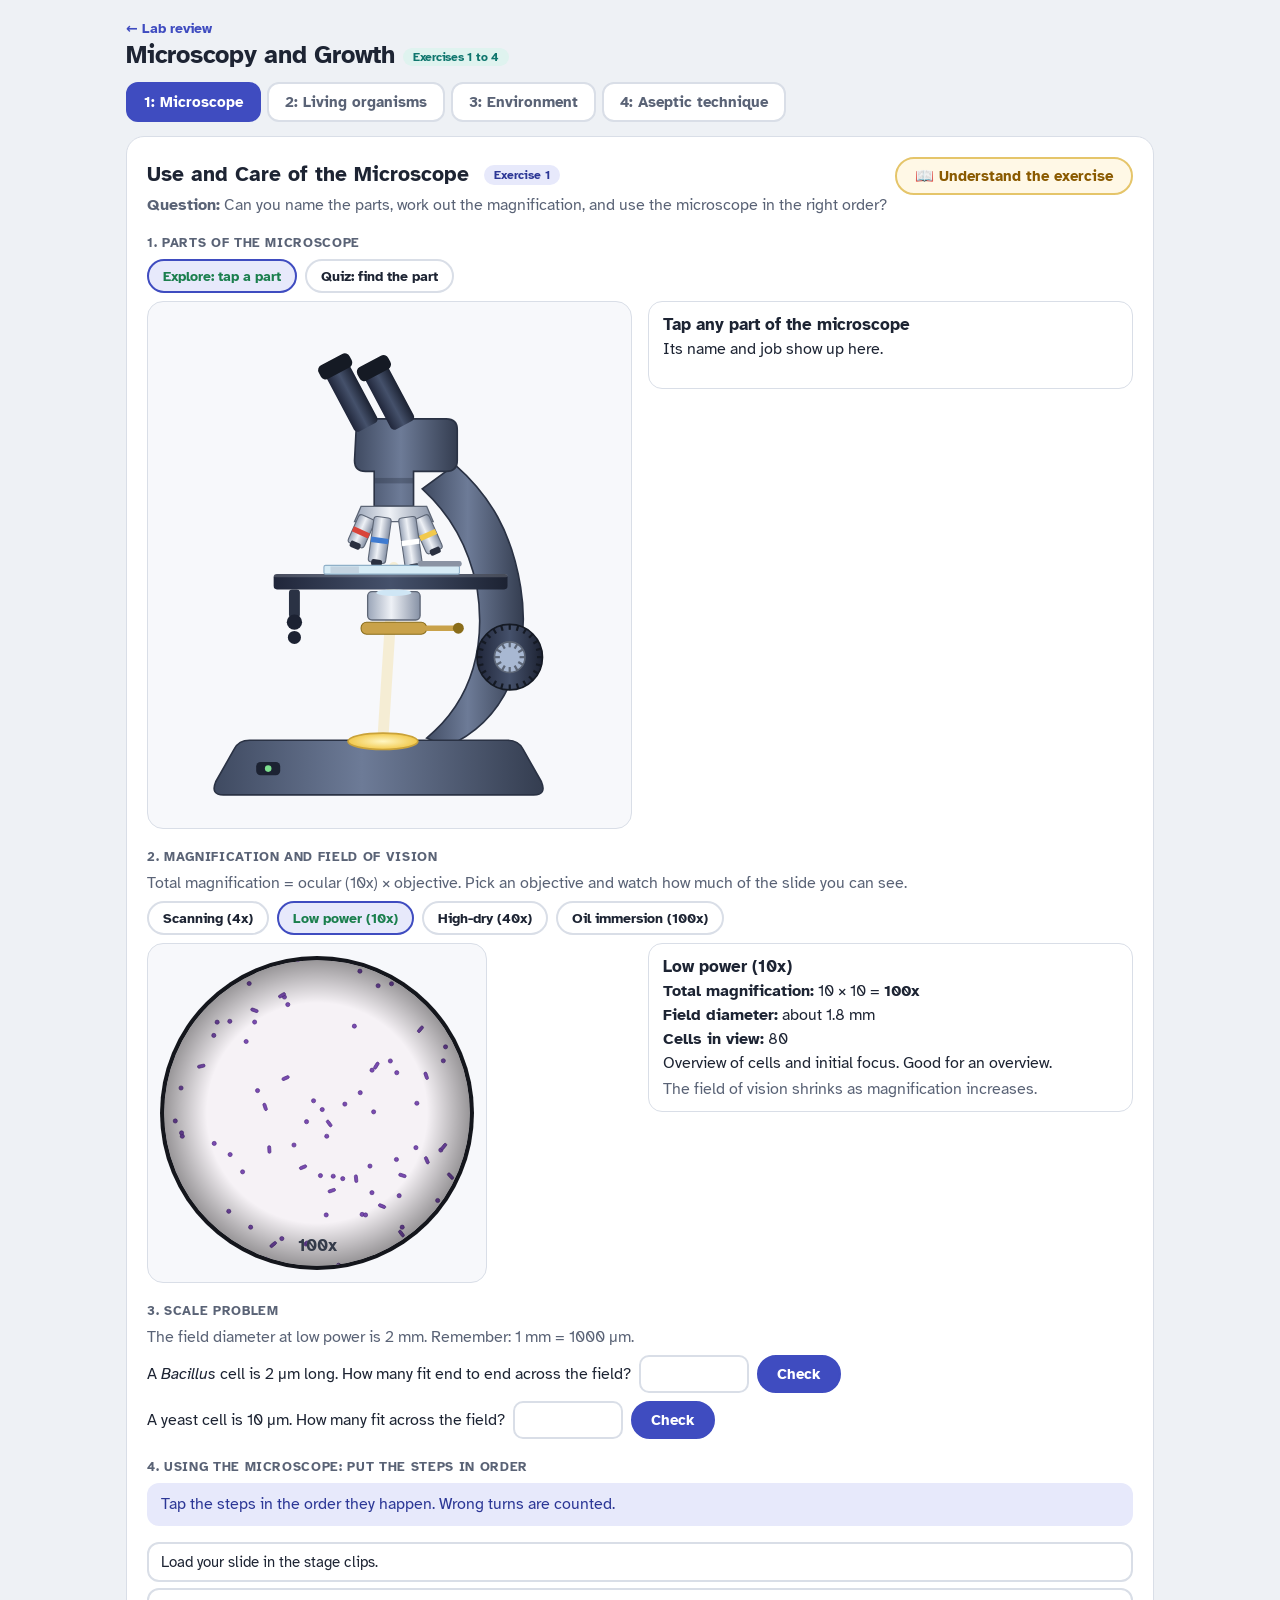
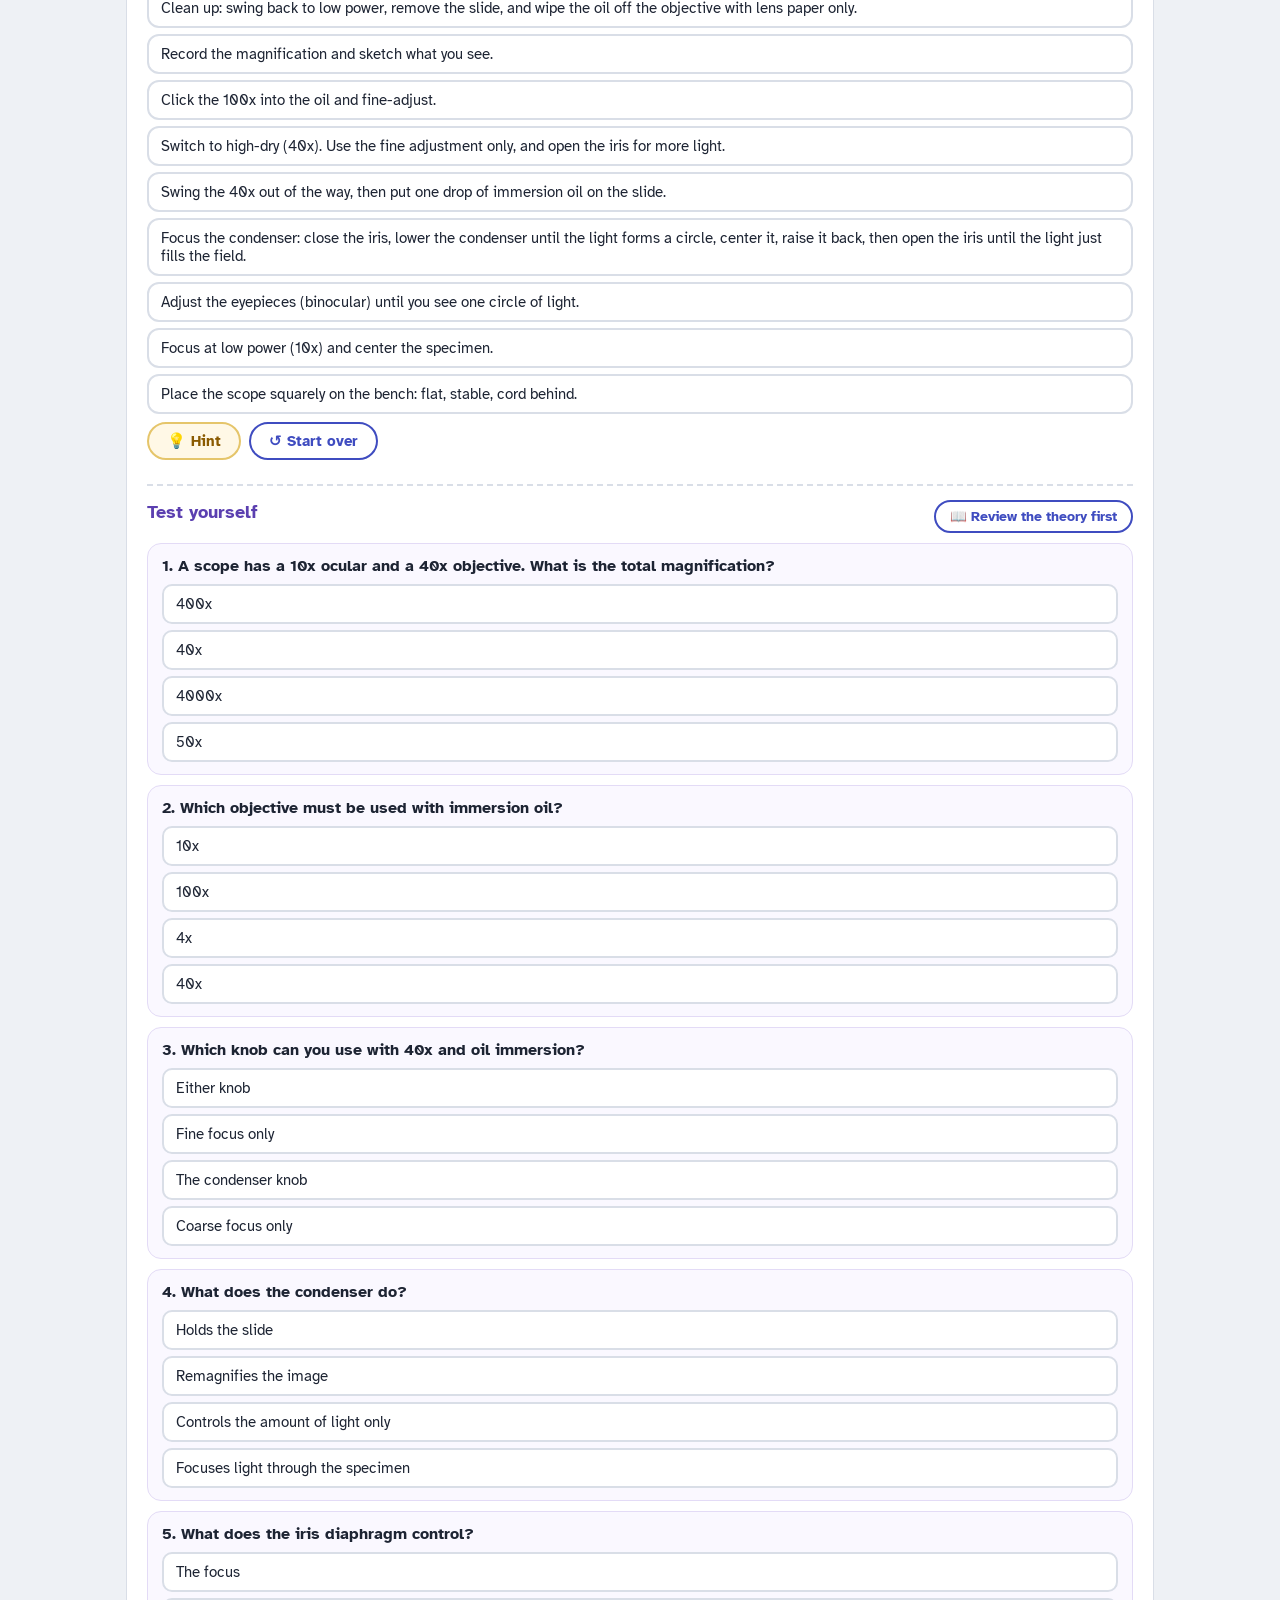
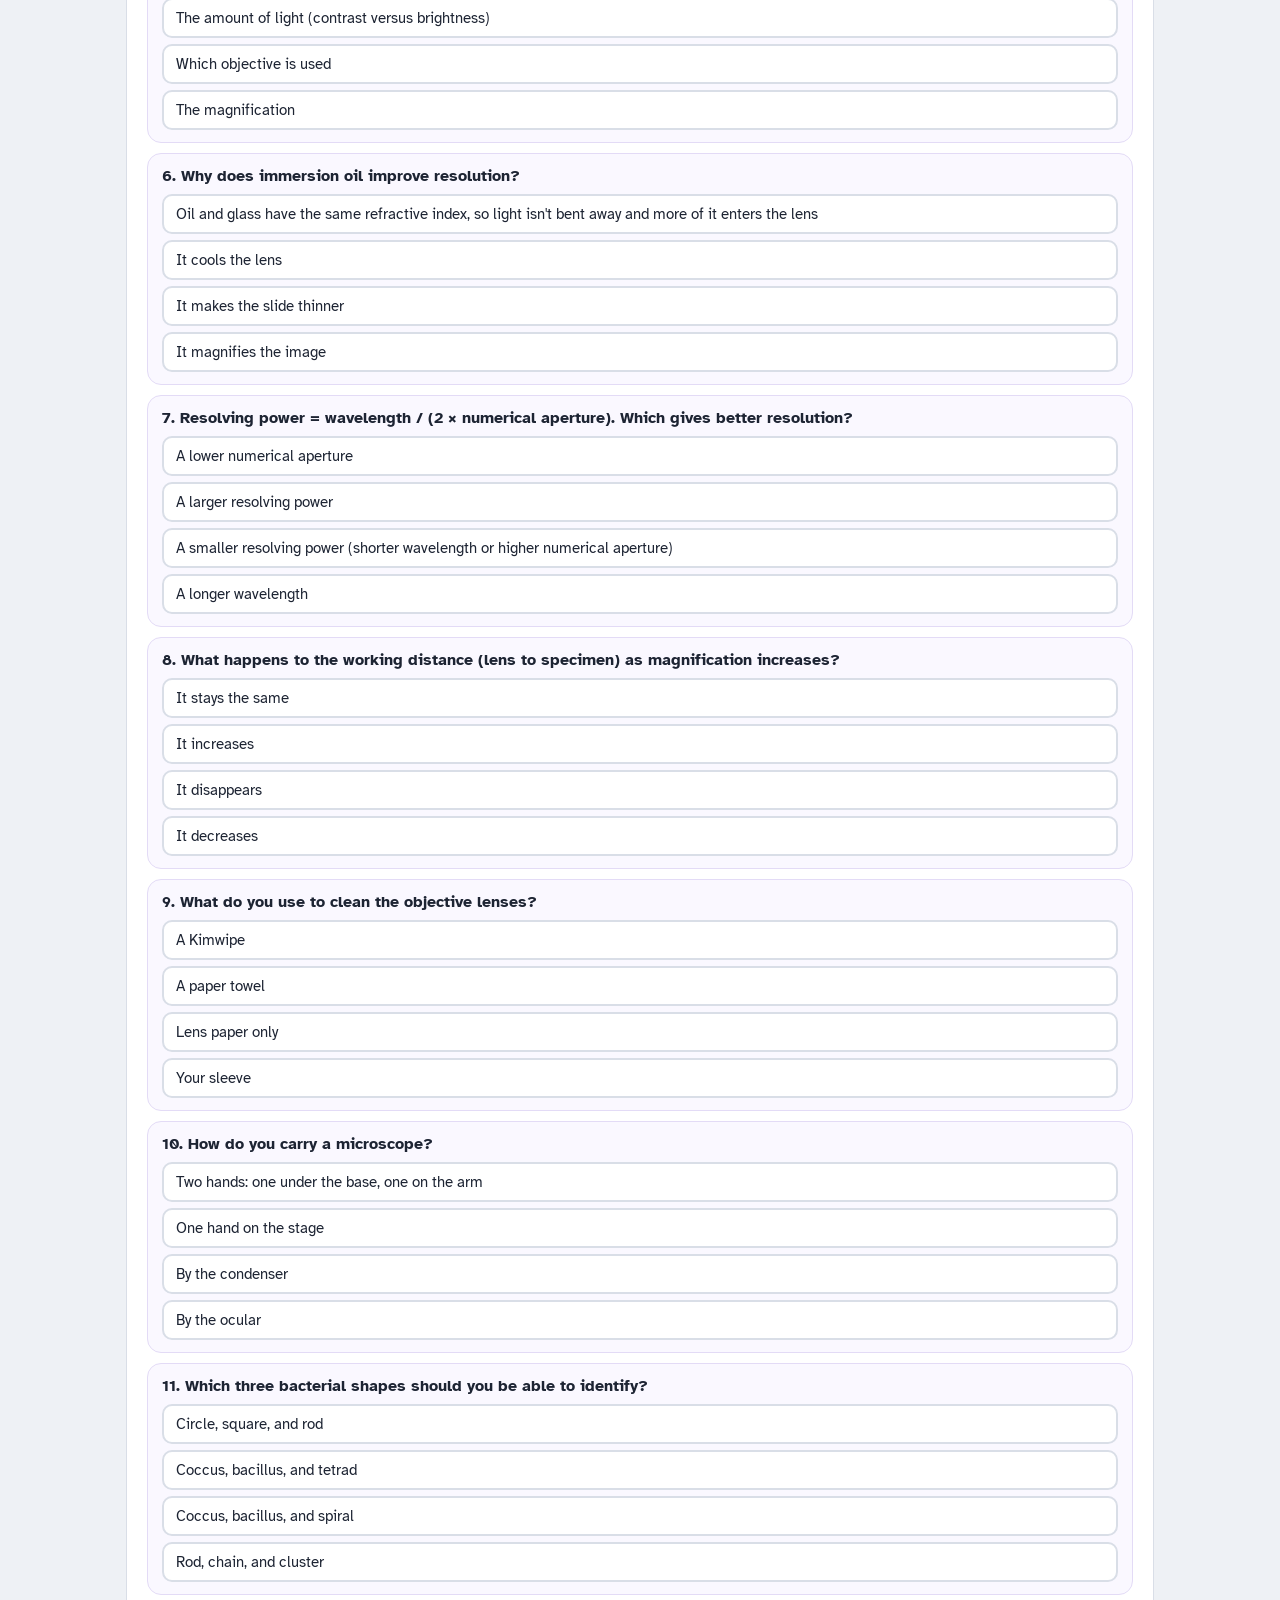
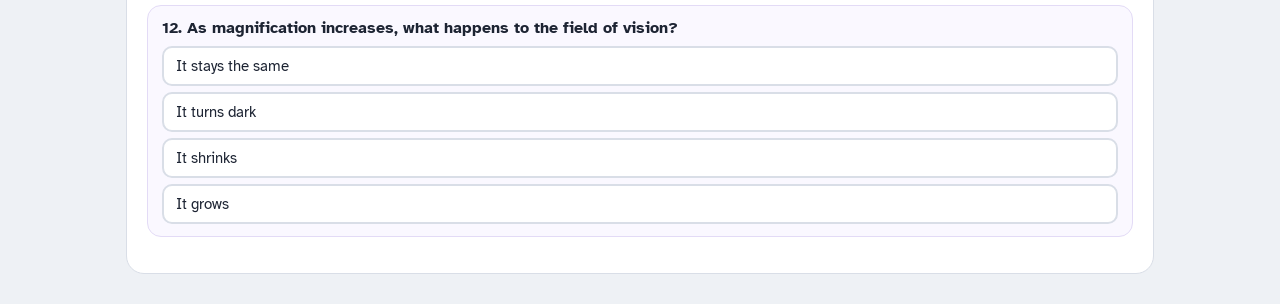
==== commit 04185f34: "Hands-on hanging drop, new Ex 1 to 4 graphics, hub pictures Ex 2: the hanging-drop order game is now" ====
--- a/basics.html
+++ b/basics.html
@@ -94,11 +94,23 @@
   .qfb.good{background:var(--good-soft);color:#14593a}
   .qfb.bad{background:var(--bad-soft);color:#7a2e28}
   .qscore{font-weight:700;color:var(--more)}
+  .benchsteps{display:flex;flex-wrap:wrap;gap:6px;margin:6px 0 8px}
+  .bstep{font-size:.88rem;font-weight:700;border-radius:999px;padding:4px 11px;background:#eef1f5;color:var(--muted)}
+  .bstep.cur{background:var(--accent);color:#fff}
+  .bstep.ok{background:var(--good-soft);color:var(--good)}
+  .pgpic svg{max-height:270px;margin:0 auto}
+  .hdbench{padding:6px;max-width:none;max-height:none}
+  .hdbench svg{touch-action:none;user-select:none;-webkit-user-select:none}
+  .hdbench [data-item]{cursor:grab}
+  .pulse{animation:benchpulse 1.1s ease-in-out infinite}
+  @keyframes benchpulse{50%{opacity:.25}}
+  @media (prefers-reduced-motion:reduce){.pulse{animation:none}}
 </style>
 </head>
 <body>
 <div class="wrap" id="app"></div>
 
+<script src="drag.js"></script>
 <script>
 (function(){
   const $ = id => document.getElementById(id);
@@ -144,7 +156,7 @@
       answered = false;
       const cur = order[idx], terms = items.filter(x => x.cat === cat).map(x => x.term);
       host.innerHTML = `<div class="row">${cats.map(c => `<button class="chip ${c === cat ? "on" : ""}" data-cat="${esc(c)}">${esc(c)}</button>`).join("")}</div>
-        <div class="grid2"><div class="panel" style="max-width:300px">${cur.svg}</div>
+        <div class="grid2"><div class="panel pgpic" style="max-width:300px">${cur.svg}</div>
         <div><p class="qq" style="margin:0 0 6px">${esc(label(cat))}</p><div class="ans">${terms.map(t => `<button data-t="${esc(t)}">${esc(t)}</button>`).join("")}</div>
         <div class="benchhint" data-fb="1">Picture ${idx + 1} of ${order.length}. Score so far: ${score} of ${tries}.</div>
         <div class="row"><button class="btn primary pgNext" hidden>${idx + 1 >= order.length ? "Start this set again" : "Next picture"}</button></div></div></div>`;
@@ -193,17 +205,29 @@
     base:{name:"Base", fn:"The foundation. It houses the illuminator (the light source)."}
   };
   function scopeSVG(){
-    return `<svg viewBox="0 0 420 440" role="img" aria-label="Compound microscope with labeled parts to click">
-      <g class="mpart" data-part="base"><rect x="70" y="372" width="250" height="40" rx="12" fill="#56647c"/><ellipse cx="195" cy="373" rx="34" ry="7" fill="#ffe27a"/></g>
-      <g class="mpart" data-part="arm"><path d="M298 372 C 346 330, 352 196, 296 112" fill="none" stroke="#7a89a3" stroke-width="32" stroke-linecap="round"/><rect x="190" y="84" width="120" height="34" rx="12" fill="#7a89a3"/></g>
-      <g class="mpart" data-part="bodytube"><rect x="198" y="60" width="34" height="86" rx="4" fill="#9aa7bd"/></g>
-      <g class="mpart" data-part="ocular"><rect x="203" y="22" width="24" height="42" rx="6" fill="#2f3b52"/><rect x="199" y="18" width="32" height="8" rx="4" fill="#46546e"/></g>
-      <g class="mpart" data-part="objectives"><rect x="186" y="146" width="68" height="14" rx="6" fill="#6b7a93"/><rect x="192" y="160" width="12" height="34" rx="3" fill="#2f3b52"/><rect x="209" y="160" width="12" height="44" rx="3" fill="#2f3b52"/><rect x="226" y="160" width="12" height="38" rx="3" fill="#2f3b52"/></g>
-      <g class="mpart" data-part="stage"><rect x="118" y="214" width="196" height="14" rx="4" fill="#4a5772"/><rect x="170" y="206" width="92" height="8" fill="#d6e8f2" stroke="#8fb0c8"/></g>
-      <g class="mpart" data-part="condenser"><rect x="190" y="236" width="50" height="28" rx="6" fill="#8b98ae"/></g>
-      <g class="mpart" data-part="iris"><rect x="182" y="266" width="66" height="12" rx="6" fill="#c9a24a"/><rect x="246" y="268" width="26" height="4" rx="2" fill="#c9a24a"/></g>
-      <g class="mpart" data-part="coarse"><circle cx="340" cy="292" r="27" fill="#4a5772"/></g>
-      <g class="mpart" data-part="fine"><circle cx="340" cy="292" r="13" fill="#a8b8d2"/></g>
+    const knurl = (cx, cy, r, n) => Array.from({length:n}, (_, k) => { const t = k / n * Math.PI * 2; return `<line x1="${f1(cx + Math.cos(t) * (r - 5))}" y1="${f1(cy + Math.sin(t) * (r - 5))}" x2="${f1(cx + Math.cos(t) * r)}" y2="${f1(cy + Math.sin(t) * r)}" stroke="#151a24" stroke-width="2"/>`; }).join("");
+    const obj = (x, len, ang, ring) => `<g transform="rotate(${ang} ${x} 186)"><rect x="${x - 8}" y="186" width="16" height="${len}" rx="3" fill="url(#mSilver)" stroke="#5d6676" stroke-width="1"/><rect x="${x - 8}" y="${186 + len * .45}" width="16" height="5" fill="${ring}"/><rect x="${x - 5}" y="${186 + len - 3}" width="10" height="6" rx="2" fill="#2a3040"/></g>`;
+    return `<svg viewBox="0 0 420 460" role="img" aria-label="Compound microscope with parts to tap">
+      <defs>
+        <linearGradient id="mBody" x1="0" x2="1"><stop offset="0" stop-color="#3f4a61"/><stop offset=".45" stop-color="#6d7b97"/><stop offset="1" stop-color="#343d50"/></linearGradient>
+        <linearGradient id="mDark" x1="0" x2="1"><stop offset="0" stop-color="#20263a"/><stop offset=".5" stop-color="#45516b"/><stop offset="1" stop-color="#1c2232"/></linearGradient>
+        <linearGradient id="mSilver" x1="0" x2="1"><stop offset="0" stop-color="#9aa5b8"/><stop offset=".45" stop-color="#eef1f6"/><stop offset="1" stop-color="#8691a5"/></linearGradient>
+        <radialGradient id="mLamp"><stop offset="0" stop-color="#fff7c2"/><stop offset="1" stop-color="#f2c94c"/></radialGradient>
+      </defs>
+      <line x1="204" y1="388" x2="214" y2="232" stroke="#f2c94c" stroke-width="10" opacity=".22" stroke-linecap="round"/>
+      <g class="mpart" data-part="arm"><path d="M262,396 C318,372 340,312 330,250 C322,200 302,166 270,138 L240,160 C266,184 282,212 290,250 C298,300 288,352 244,388 Z" fill="url(#mBody)" stroke="#2a3244" stroke-width="1.5"/></g>
+      <g class="mpart" data-part="base"><path d="M58,440 L342,440 Q354,440 349,428 L332,398 Q328,390 318,390 L82,390 Q72,390 68,398 L51,428 Q46,440 58,440 Z" fill="url(#mBody)" stroke="#2a3244" stroke-width="1.5"/>
+        <ellipse cx="204" cy="391" rx="32" ry="7.5" fill="url(#mLamp)" stroke="#c9a23a" stroke-width="1.5"/><rect x="88" y="410" width="22" height="12" rx="4" fill="#1c2232"/><circle cx="99" cy="416" r="3" fill="#7de08f"/></g>
+      <g class="mpart" data-part="bodytube"><path d="M180,96 L262,96 Q272,96 272,106 L272,134 Q272,144 262,144 L232,144 L232,176 L196,176 L196,144 L188,144 Q178,144 178,134 Z" fill="url(#mBody)" stroke="#2a3244" stroke-width="1.5"/><rect x="196" y="150" width="36" height="5" fill="#2a3244" opacity=".35"/></g>
+      <g class="mpart" data-part="ocular"><g transform="rotate(-28 196 98)"><rect x="176" y="36" width="24" height="64" rx="4" fill="url(#mDark)"/><rect x="172" y="30" width="32" height="14" rx="5" fill="#151a24"/></g><g transform="rotate(-28 226 98)"><rect x="210" y="40" width="24" height="60" rx="4" fill="url(#mDark)"/><rect x="206" y="34" width="32" height="14" rx="5" fill="#151a24"/></g></g>
+      <g class="mpart" data-part="objectives"><path d="M184,176 L244,176 L250,190 L178,190 Z" fill="url(#mSilver)" stroke="#5d6676" stroke-width="1.2"/>${obj(190, 28, 24, "#d9443a")}${obj(238, 34, -24, "#f2c94c")}${obj(226, 46, -8, "#ffffff")}${obj(204, 42, 8, "#3f7bd1")}</g>
+      <g class="mpart" data-part="stage"><rect x="104" y="238" width="214" height="14" rx="3" fill="url(#mDark)"/><rect x="104" y="238" width="214" height="3" rx="1.5" fill="#fff" opacity=".18"/>
+        <rect x="150" y="230" width="124" height="8" rx="1.5" fill="#d6ebf5" stroke="#8fb0c8"/><rect x="156" y="231" width="26" height="6" fill="#c3d3e0"/><rect x="236" y="226" width="40" height="5" rx="2" fill="#8b93a3"/>
+        <rect x="118" y="252" width="10" height="26" rx="3" fill="#2a3244"/><circle cx="123" cy="282" r="7" fill="#1c2232"/><circle cx="123" cy="296" r="6" fill="#1c2232"/></g>
+      <g class="mpart" data-part="condenser"><rect x="190" y="254" width="48" height="26" rx="4" fill="url(#mSilver)" stroke="#5d6676" stroke-width="1.2"/><ellipse cx="214" cy="255" rx="16" ry="3" fill="#cfe6f5"/></g>
+      <g class="mpart" data-part="iris"><rect x="184" y="282" width="60" height="11" rx="5" fill="#c9a24a" stroke="#8a6d1a" stroke-width="1"/><rect x="242" y="285" width="30" height="5" rx="2.5" fill="#c9a24a"/><circle cx="273" cy="287.5" r="5" fill="#8a6d1a"/></g>
+      <g class="mpart" data-part="coarse"><circle cx="320" cy="314" r="30" fill="url(#mDark)" stroke="#151a24" stroke-width="1.5"/>${knurl(320, 314, 30, 24)}</g>
+      <g class="mpart" data-part="fine"><circle cx="320" cy="314" r="14" fill="#a8b8d2" stroke="#5d6676" stroke-width="1.5"/>${knurl(320, 314, 14, 12).replace(/#151a24/g, "#5d6676")}</g>
     </svg>`;
   }
   function renderScope(body){
@@ -250,9 +274,12 @@
     const world = Array.from({length:520}, (_, k) => [(rnd(k * 3 + 1) - .5) * 4.5, (rnd(k * 3 + 2) - .5) * 4.5]).concat([[.03, -.02], [-.06, .05], [.07, .06], [-.02, -.07]]);
     $("objRow").innerHTML = OBJ.map((x, k) => `<button class="chip ${k === 1 ? "on" : ""}" data-o="${k}">${x.n}</button>`).join("");
     const showFov = k => {
-      const x = OBJ[k], px = 300 / x.fov, r = x.o === 4 ? 2.2 : x.o === 10 ? 3.2 : x.o === 40 ? 7 : 15; let n = 0, s = `<circle cx="150" cy="150" r="148" fill="#f4f7fb" stroke="#222" stroke-width="3"/><clipPath id="fovc"><circle cx="150" cy="150" r="146"/></clipPath><g clip-path="url(#fovc)">`;
-      world.forEach(([wx, wy]) => { const sx = 150 + wx * px, sy = 150 + wy * px; if (Math.hypot(sx - 150, sy - 150) < 150){ n++; s += `<circle cx="${f1(sx)}" cy="${f1(sy)}" r="${r}" fill="#3f6fc0" opacity=".85"/>`; } });
-      $("fovSvg").innerHTML = s + `</g>`;
+      const x = OBJ[k], px = 300 / x.fov, r = x.o === 4 ? 1.6 : x.o === 10 ? 2.6 : x.o === 40 ? 6 : 13; let n = 0;
+      let s = `<defs><radialGradient id="fovV"><stop offset=".72" stop-color="#000" stop-opacity="0"/><stop offset="1" stop-color="#000" stop-opacity=".38"/></radialGradient></defs><circle cx="150" cy="150" r="150" fill="#14161c"/><circle cx="150" cy="150" r="146" fill="#f6f2f6"/><clipPath id="fovc"><circle cx="150" cy="150" r="146"/></clipPath><g clip-path="url(#fovc)">`;
+      world.forEach(([wx, wy], i) => { const sx = 150 + wx * px, sy = 150 + wy * px; if (Math.hypot(sx - 150, sy - 150) < 152){ n++; const a = f1(rnd(i + 7) * 180), rodc = i % 3 === 0;
+        s += rodc ? `<rect x="${f1(sx - r * 1.4)}" y="${f1(sy - r * .55)}" width="${f1(r * 2.8)}" height="${f1(r * 1.1)}" rx="${f1(r * .55)}" fill="#7a4bb0" stroke="#4d2a80" stroke-width="${f1(Math.max(.6, r * .12))}" transform="rotate(${a} ${f1(sx)} ${f1(sy)})"/>` : `<circle cx="${f1(sx)}" cy="${f1(sy)}" r="${f1(r * .75)}" fill="#7a4bb0" stroke="#4d2a80" stroke-width="${f1(Math.max(.6, r * .12))}"/>`; } });
+      s += `<circle cx="150" cy="150" r="146" fill="url(#fovV)"/></g><text x="150" y="282" font-size="16" font-weight="700" fill="#343b4a" text-anchor="middle">${10 * x.o}x</text>`;
+      $("fovSvg").innerHTML = s;
       $("fovInfo").innerHTML = `<h4>${x.n}</h4><p style="margin:4px 0"><b>Total magnification:</b> 10 × ${x.o} = <b>${10 * x.o}x</b></p><p style="margin:4px 0"><b>Field diameter:</b> about ${x.fov} mm</p><p style="margin:4px 0"><b>Cells in view:</b> ${n}</p><p style="margin:4px 0">${x.use}</p><p style="margin:6px 0 0;color:var(--muted)">The field of vision shrinks as magnification increases.</p>`;
       body.querySelectorAll("[data-o]").forEach(b => b.classList.toggle("on", +b.dataset.o === k));
     };
@@ -277,6 +304,18 @@
   }
 
   /* ================================================================= EXERCISE 2: living microorganisms */
+  /* side views of the two kinds of slide */
+  function mountSVG(){
+    const T = (x, y, t, o) => `<text x="${x}" y="${y}" font-size="${(o && o.fs) || 14}" font-weight="${(o && o.w) || 700}" fill="${(o && o.c) || "#343b4a"}" text-anchor="${(o && o.a) || "middle"}">${t}</text>`;
+    let s = T(190, 26, "Wet mount", {fs:16}) + T(570, 26, "Hanging drop", {fs:16});
+    s += `<rect x="40" y="100" width="300" height="20" rx="3" fill="#dcebf4" stroke="#7d97ab" stroke-width="2"/><path d="M110,100 Q190,92 270,100 Z" fill="#9cc6e4"/><rect x="110" y="88" width="160" height="7" rx="1.5" fill="#eaf4fa" stroke="#9fb7c8" stroke-width="1.5"/><rect x="112" y="95" width="156" height="5" fill="#9cc6e4"/>`;
+    s += `<path d="M150,97 l22,0 M200,97 l22,0" stroke="#3f6fa8" stroke-width="2"/><path d="M172,97 l-6,-3 v6 Z M222,97 l-6,-3 v6 Z" fill="#3f6fa8"/>`;
+    s += T(190, 150, "A thin, flat layer of liquid", {fs:13, w:400}) + T(190, 170, "Fast, but water currents", {fs:13, w:400}) + T(190, 188, "make motility hard to judge", {fs:13, w:400});
+    s += `<path d="M420,100 L520,100 Q570,146 620,100 L720,100 L720,124 L420,124 Z" fill="#dcebf4" stroke="#7d97ab" stroke-width="2"/><rect x="500" y="88" width="140" height="7" rx="1.5" fill="#eaf4fa" stroke="#9fb7c8" stroke-width="1.5"/><rect x="494" y="94" width="12" height="6" fill="#e9d27a"/><rect x="634" y="94" width="12" height="6" fill="#e9d27a"/><path d="M548,95 Q570,124 592,95 Z" fill="#9cc6e4" stroke="#6f9fc2" stroke-width="1.5"/>`;
+    s += `<line x1="640" y1="94" x2="690" y2="60" stroke="#8b93a3"/>` + T(694, 56, "jelly seal", {fs:12.5, w:400, a:"start"}) + `<line x1="585" y1="110" x2="660" y2="70" stroke="#8b93a3" opacity="0"/>`;
+    s += T(570, 150, "A deep drop hangs in the well", {fs:13, w:400}) + T(570, 170, "Better for motility: more depth,", {fs:13, w:400}) + T(570, 188, "less water movement", {fs:13, w:400});
+    return `<svg viewBox="0 0 760 200" role="img" aria-label="Side views: a wet mount is a thin flat layer, a hanging drop hangs in the well of a depression slide">${s}</svg>`;
+  }
   function renderLiving(body){
     body.innerHTML = `
       <div class="sect">1. What are you seeing?</div>
@@ -286,12 +325,14 @@
         <div><div class="ans" id="motAns"><button data-a="brown">Brownian movement</button><button data-a="motile">True motility</button><button data-a="current">Fluid current</button></div>
         <div class="benchhint" id="motFb">Pick the answer that matches what you see. Score: 0 of 0.</div></div></div>
       <div class="sect">2. Wet mount versus hanging drop</div>
+      <div class="panel" style="margin-bottom:10px">${mountSVG()}</div>
       <div class="tblwrap"><table class="tbl"><tr><th></th><th>Wet mount</th><th>Hanging drop</th></tr>
         <tr><th>Setup</th><td>A drop on a slide with a coverslip.</td><td>A drop on a coverslip, inverted over a depression slide and sealed with petroleum jelly.</td></tr>
         <tr><th>Best for</th><td>A fast look at size and shape.</td><td>Motility: more depth and less water movement.</td></tr>
         <tr><th>Downside</th><td>Water movement makes motility hard to judge.</td><td>Takes longer to prepare.</td></tr></table></div>
       <div class="benchhint warn" style="margin-top:10px">Never use the 100x (oil immersion) lens on a hanging-drop slide.</div>
-      <div class="sect">3. Make a hanging-drop slide: put the steps in order</div>
+      <div class="sect">3. Make a hanging-drop slide</div>
+      <p class="labq" style="margin:0 0 6px">Build it on the bench, then look at it under the microscope.</p>
       <div id="hangGame"></div>
       <div class="sect">4. Brightfield, phase-contrast, and darkfield</div>
       <div class="tblwrap"><table class="tbl"><tr><th></th><th>Brightfield</th><th>Phase-contrast</th><th>Darkfield</th></tr>
@@ -301,12 +342,13 @@
     /* motion simulator */
     const svg = $("motSvg"), N = 16, P = [], NS = "http://www.w3.org/2000/svg"; let kind = "brown", score = 0, tries = 0, answered = false, paused = window.matchMedia && matchMedia("(prefers-reduced-motion: reduce)").matches, raf = null, last = 0;
     const reset = () => {
-      svg.innerHTML = `<rect width="420" height="260" rx="14" fill="#f2f6f9"/>`; P.length = 0;
+      svg.innerHTML = `<defs><radialGradient id="motV" cx=".5" cy=".5" r=".75"><stop offset=".6" stop-color="#000" stop-opacity="0"/><stop offset="1" stop-color="#000" stop-opacity=".22"/></radialGradient></defs><rect width="420" height="260" rx="14" fill="#f4f7fa"/>` + Array.from({length:26}, (_, k) => `<circle cx="${f1(rnd(k + 3) * 420)}" cy="${f1(rnd(k + 60) * 260)}" r="${f1(.8 + rnd(k + 9) * 1.6)}" fill="#a9b6c6" opacity=".6"/>`).join(""); P.length = 0;
       for (let k = 0; k < N; k++){
         const x = 30 + Math.random() * 360, y = 24 + Math.random() * 212, a = Math.random() * 360, g = document.createElementNS(NS, "g"), r = document.createElementNS(NS, "rect");
-        r.setAttribute("x", -9); r.setAttribute("y", -3.2); r.setAttribute("width", 18); r.setAttribute("height", 6.4); r.setAttribute("rx", 3.2); r.setAttribute("fill", "#4a6fae"); r.setAttribute("opacity", ".9"); g.appendChild(r); svg.appendChild(g);
+        r.setAttribute("x", -9); r.setAttribute("y", -3.2); r.setAttribute("width", 18); r.setAttribute("height", 6.4); r.setAttribute("rx", 3.2); r.setAttribute("fill", "#4f6fae"); r.setAttribute("stroke", "#2f4a80"); r.setAttribute("stroke-width", "1.2"); g.appendChild(r); svg.appendChild(g);
         P.push({g, x, y, hx:x, hy:y, a, th:Math.random() * 6.283, sp:22 + Math.random() * 30, turn:0, spin:(Math.random() - .5) * 90});
       }
+      svg.insertAdjacentHTML("beforeend", `<rect width="420" height="260" rx="14" fill="url(#motV)" pointer-events="none"/>`);
     };
     const place = p => p.g.setAttribute("transform", `translate(${f1(p.x)} ${f1(p.y)}) rotate(${f1(p.a)})`);
     const step = now => {
@@ -334,25 +376,245 @@
       if (ok){ score++; answered = true; b.className = "right"; fb.className = "benchhint good"; fb.innerHTML = `<b>Yes!</b> ${WHY[kind]} Score: ${score} of ${tries}.`; $("motAns").querySelectorAll("button").forEach(x => x.disabled = true); }
       else { b.className = "wrong"; b.disabled = true; fb.className = "benchhint warn"; fb.textContent = "Not quite. Watch how the cells move compared with each other."; }
     };
-    orderGame($("hangGame"), [
-      {id:"a", cue:"the slide", text:"Get a clean depression slide.", why:""},
-      {id:"b", cue:"petroleum jelly", text:"Pick up a small amount of petroleum jelly on a toothpick.", why:""},
-      {id:"c", cue:"the coverslip edges", text:"Touch the jelly to all four edges of a coverslip: a thin rim, on one side only.", why:"The jelly seal reduces evaporation."},
-      {id:"d", cue:"setting the coverslip down", text:"Set the coverslip on a paper towel, jelly side up.", why:""},
-      {id:"e", cue:"the sample", text:"Add a small drop or loopful of the sample to the center of the coverslip.", why:""},
-      {id:"f", cue:"inverting", text:"Place the depression slide face-down over the drop, then quickly flip it so the drop hangs in the well.", why:"The inversion is the step students fumble."},
-      {id:"g", cue:"finding the drop", text:"At low power, move the slide so the edge of the drop crosses the center of the field.", why:""},
-      {id:"h", cue:"light and magnification", text:"Reduce the light with the iris diaphragm, switch to 40x, and observe. Never use the 100x oil lens.", why:""}]);
+    hangingDrop($("hangGame"));
+  }
+
+  /* ================================================================= EXERCISE 2: make a hanging drop (hands-on) */
+  function hangingDrop(host){
+    const STEPS = ["Jelly on the toothpick", "Seal all four edges", "Drop in the center", "Slide face-down on top", "Flip it over", "Find the drop edge (10x)", "Less light, then 40x"];
+    let H, L, DR, raf = null, fraf = null;
+    const fresh = () => ({pick:false, edges:[false, false, false, false], loop:false, drop:false, placed:false, flipT:0, flipped:false, mag:0, iris:100, off:{x:120, y:30}, centered:false, done:false, wrong:0, msg:"", warn:false});
+    host.innerHTML = `<div class="benchsteps" id="hdSteps"></div><div class="benchhint" id="hdMsg" role="status" aria-live="polite"></div>
+      <div class="panel hdbench"><svg id="hdSvg" role="img" aria-label="Bench for making a hanging drop slide: petroleum jelly, a toothpick, a coverslip, a culture, a loop, and a depression slide"></svg></div>
+      <div class="row"><button class="btn primary" id="hdFlip" disabled>🔄 Flip it over</button><button class="btn hint" id="hdHint">💡 Hint</button><button class="btn secondary" id="hdReset">↺ Start over</button></div>
+      <div id="hdScope" hidden>
+        <div class="sect" style="margin-top:14px">Look at it under the microscope</div>
+        <div class="grid2"><div class="panel" style="max-width:340px"><svg id="hdField" viewBox="0 0 300 300" role="img" aria-label="Microscope field" style="touch-action:none"></svg>
+          <div class="row" style="justify-content:center"><button class="btn secondary sm" data-nudge="-30">◀ Move slide</button><button class="btn secondary sm" data-nudge="30">Move slide ▶</button></div></div>
+          <div><div class="row"><button class="chip" data-obj="10">10x (low power)</button><button class="chip" data-obj="40">40x (high-dry)</button><button class="chip" data-obj="100">100x (oil)</button></div>
+            <div class="slider" style="margin:12px 0"><label for="hdIris">Iris diaphragm <span id="hdIrisV">wide open</span></label><input type="range" id="hdIris" min="0" max="100" value="100"></div>
+            <div class="benchhint" id="hdScopeMsg">Always start on low power. Tap <b>10x</b>.</div></div></div>
+      </div>`;
+    const svg = $("hdSvg");
+    const layout = () => {
+      const narrow = (svg.clientWidth || innerWidth) < 600;
+      L = !narrow ? {narrow, W:900, H:472, fs:1, jar:{x:110, y:96}, pick:{x:210, y:196}, tube:{x:110, y:250}, loop:{x:244, y:402}, loopTray:{x:20, y:380, w:250, h:44},
+          towel:{x:316, y:64, w:290, h:316}, cs:{x:461, y:222, s:132}, slide:{x:760, y:222, w:230, h:84}, side:{x:760, y:230}}
+        : {narrow, W:600, H:800, fs:1.5, jar:{x:110, y:90}, pick:{x:250, y:204}, tube:{x:470, y:40}, loop:{x:560, y:212}, loopTray:{x:330, y:190, w:256, h:44},
+          towel:{x:140, y:270, w:320, h:300}, cs:{x:300, y:420, s:132}, slide:{x:300, y:680, w:260, h:92}, side:{x:300, y:690}};
+    };
+    const cur = () => { if (!H.pick && !H.edges.some(Boolean)) return 0; if (!H.edges.every(Boolean)) return 1; if (!H.drop) return 2; if (!H.placed) return 3; if (!H.flipped) return 4; if (!H.centered) return 5; return H.done ? 7 : 6; };
+    const say = (m, warn) => { H.msg = m; H.warn = !!warn; ui(); draw(); };
+    const oops = m => { H.wrong++; say(m, true); };
+    const edgePts = () => { const {x, y, s} = L.cs, h = s / 2; return [[x, y - h], [x + h, y], [x, y + h], [x - h, y]]; };
+    function ui(){
+      const c = cur();
+      $("hdSteps").innerHTML = STEPS.map((n, i) => `<span class="bstep ${i < c ? "ok" : i === c ? "cur" : ""}">${i < c ? "✓ " : ""}${n}</span>`).join("");
+      const m = $("hdMsg"); m.className = "benchhint" + (H.warn ? " warn" : c >= 7 ? " good" : "");
+      m.innerHTML = H.msg || ["Drag the <b>toothpick</b> to the jar of petroleum jelly. (You can also tap an item, then tap where it goes.)", "Touch the toothpick to each of the <b>four edges</b> of the coverslip.", "Pick up the sample with the <b>loop</b>, then put a drop in the <b>center</b> of the coverslip.", "Drag the <b>depression slide</b> face-down over the coverslip, with the well right over the drop.", "Now quickly tap <b>Flip it over</b> so the drop hangs in the well.", "Under the microscope: start at 10x and find the edge of the drop.", "Reduce the light with the iris diaphragm, then switch to 40x.", ""][c];
+      $("hdFlip").disabled = !H.placed || H.flipped || !!H.flipT;
+      $("hdScope").hidden = !H.flipped;
+    }
+    /* ---- drawing */
+    const T = (x, y, s, o) => { o = o || {}; return `<text x="${f1(x)}" y="${f1(y)}" font-size="${f1((o.fs || 13) * L.fs)}" font-weight="${o.w || 700}" fill="${o.col || "#343b4a"}" text-anchor="${o.a || "middle"}">${s}</text>`; };
+    const toothpick = (tx, ty, loaded) => `<line x1="${f1(tx)}" y1="${f1(ty)}" x2="${f1(tx + 34)}" y2="${f1(ty - 104)}" stroke="#c9a46a" stroke-width="5" stroke-linecap="round"/><line x1="${f1(tx)}" y1="${f1(ty)}" x2="${f1(tx + 34)}" y2="${f1(ty - 104)}" stroke="#e6cb98" stroke-width="2" stroke-linecap="round"/>` + (loaded ? `<ellipse cx="${f1(tx + 2)}" cy="${f1(ty - 5)}" rx="7" ry="6" fill="#f4e7a8" stroke="#c9b25a" stroke-width="1.5"/>` : "");
+    const loopV = (tx, ty, load) => `<line x1="${tx}" y1="${ty - 150}" x2="${tx}" y2="${ty - 7}" stroke="#9aa3b2" stroke-width="2.6"/><rect x="${tx - 6}" y="${ty - 202}" width="12" height="58" rx="5" fill="#3f4cc0"/><circle cx="${tx}" cy="${ty}" r="7" fill="${load ? "#cfe3f1" : "none"}" stroke="#9aa3b2" stroke-width="2.4"/>`;
+    const slideTop = (cx, cy, w, h, alpha) => `<rect x="${f1(cx - w / 2)}" y="${f1(cy - h / 2)}" width="${w}" height="${h}" rx="5" fill="#e3eef5" fill-opacity="${alpha}" stroke="#8fa6b8" stroke-width="2.5"/><rect x="${f1(cx - w / 2)}" y="${f1(cy - h / 2)}" width="${f1(w * .2)}" height="${h}" rx="5" fill="#d3e0ea" fill-opacity="${alpha}"/><circle cx="${f1(cx)}" cy="${f1(cy)}" r="${f1(h * .36)}" fill="#cfe0ec" fill-opacity="${alpha}" stroke="#7d97ab" stroke-width="2"/><circle cx="${f1(cx - h * .1)}" cy="${f1(cy - h * .1)}" r="${f1(h * .2)}" fill="#fff" opacity=".35"/>`;
+    function coverslip(cx, cy, s, under){
+      const h = s / 2;
+      let o = `<rect x="${f1(cx - h)}" y="${f1(cy - h)}" width="${s}" height="${s}" rx="3" fill="#eaf4fa" fill-opacity="${under ? .55 : .9}" stroke="#9fb7c8" stroke-width="2"/>`;
+      [[cx - h + 6, cy - h + 5, cx + h - 6, cy - h + 5], [cx + h - 5, cy - h + 6, cx + h - 5, cy + h - 6], [cx - h + 6, cy + h - 5, cx + h - 6, cy + h - 5], [cx - h + 5, cy - h + 6, cx - h + 5, cy + h - 6]]
+        .forEach((e, i) => { if (H.edges[i]) o += `<line x1="${f1(e[0])}" y1="${f1(e[1])}" x2="${f1(e[2])}" y2="${f1(e[3])}" stroke="#e9d27a" stroke-width="6" stroke-linecap="round" opacity=".95"/>`; });
+      if (H.drop) o += `<circle cx="${cx}" cy="${cy}" r="14" fill="#bcd9ee" stroke="#7fa9c8" stroke-width="2"/><circle cx="${cx - 4}" cy="${cy - 5}" r="4" fill="#fff" opacity=".7"/>`;
+      return o;
+    }
+    function sideView(cx, cy){
+      const w = 230, x0 = cx - w / 2;
+      let o = `<rect x="${x0 - 14}" y="${cy - 92}" width="${w + 28}" height="186" rx="14" fill="#fff" stroke="#d9dee7"/>` + T(cx, cy - 70, "Side view", {fs:13, col:"#5a6376"});
+      o += `<path d="M${x0},${cy} L${cx - 44},${cy} Q${cx},${cy + 40} ${cx + 44},${cy} L${x0 + w},${cy} L${x0 + w},${cy + 22} L${x0},${cy + 22} Z" fill="#dcebf4" stroke="#7d97ab" stroke-width="2"/>`;
+      o += `<rect x="${cx - 56}" y="${cy - 8}" width="112" height="7" rx="1.5" fill="#eaf4fa" stroke="#9fb7c8" stroke-width="1.5"/><rect x="${cx - 60}" y="${cy - 2}" width="10" height="4" fill="#e9d27a"/><rect x="${cx + 50}" y="${cy - 2}" width="10" height="4" fill="#e9d27a"/>`;
+      o += `<path d="M${cx - 16},${cy - 1} Q${cx},${cy + 22} ${cx + 16},${cy - 1} Z" fill="#9cc6e4" stroke="#6f9fc2" stroke-width="1.5"/>`;
+      o += `<line x1="${cx + 20}" y1="${cy - 4}" x2="${cx + 70}" y2="${cy - 40}" stroke="#8b93a3"/>` + T(cx + 72, cy - 44, "coverslip", {fs:12, a:"start", w:400});
+      o += `<line x1="${cx + 6}" y1="${cy + 12}" x2="${cx + 40}" y2="${cy + 56}" stroke="#8b93a3"/>` + T(cx + 42, cy + 66, "drop hangs in the well", {fs:12, a:"start", w:400}).replace('text-anchor="start"', 'text-anchor="middle"');
+      o += `<line x1="${cx - 55}" y1="${cy}" x2="${cx - 84}" y2="${cy - 36}" stroke="#8b93a3"/>` + T(cx - 86, cy - 42, "jelly seal", {fs:12, w:400});
+      return o;
+    }
+    function draw(){
+      const held = DR && DR.held(), hi = held ? held.item : null, now = performance.now();
+      let s = `<rect width="${L.W}" height="${L.H}" rx="16" fill="#f7f8fb"/>`;
+      /* petroleum jelly jar */
+      const j = L.jar;
+      s += `<rect x="${j.x - 46}" y="${j.y - 30}" width="92" height="66" rx="12" fill="#f3ead0" stroke="#b9ad86" stroke-width="2.5"/><path d="M${j.x - 38},${j.y - 22} Q${j.x},${j.y - 34} ${j.x + 38},${j.y - 22} L${j.x + 38},${j.y + 26} L${j.x - 38},${j.y + 26} Z" fill="#f6eab0" opacity=".9"/><rect x="${j.x - 50}" y="${j.y - 40}" width="100" height="12" rx="5" fill="#8b93a3" opacity=".5"/>`;
+      s += T(j.x, j.y + 56, "Petroleum jelly", {fs:12.5});
+      if (hi === "pick" && !H.pick) s += `<rect class="pulse" x="${j.x - 56}" y="${j.y - 48}" width="112" height="92" rx="14" fill="none" stroke="#3f4cc0" stroke-width="3" stroke-dasharray="7 6"/>`;
+      /* toothpick rest */
+      const pk = L.pick;
+      s += `<rect x="${pk.x - 176}" y="${pk.y - 18}" width="196" height="36" rx="10" fill="#e3e7ee"/>`;
+      if (hi !== "pick") s += `<g data-item="pick"><rect x="${pk.x - 176}" y="${pk.y - 22}" width="196" height="44" fill="transparent"/><line x1="${pk.x - 150}" y1="${pk.y}" x2="${pk.x}" y2="${pk.y}" stroke="#c9a46a" stroke-width="5" stroke-linecap="round"/><line x1="${pk.x - 150}" y1="${pk.y - 1}" x2="${pk.x}" y2="${pk.y - 1}" stroke="#e6cb98" stroke-width="2" stroke-linecap="round"/>${H.pick ? `<ellipse cx="${pk.x - 150}" cy="${pk.y}" rx="7" ry="6" fill="#f4e7a8" stroke="#c9b25a" stroke-width="1.5"/>` : ""}</g>`;
+      s += T(pk.x - 78, pk.y + 22 + 14 * L.fs, "toothpick", {fs:12, col:"#5a6376", w:400});
+      /* culture tube */
+      const tb = L.tube, tw = 32, th = 98;
+      s += `<path d="M${tb.x - tw / 2},${tb.y} L${tb.x - tw / 2},${tb.y + th - tw / 2} A${tw / 2},${tw / 2} 0 0 0 ${tb.x + tw / 2},${tb.y + th - tw / 2} L${tb.x + tw / 2},${tb.y}" fill="#efe3c0" stroke="#8b93a3" stroke-width="3"/><rect x="${tb.x - tw / 2 + 2}" y="${tb.y}" width="${tw - 4}" height="34" fill="#f7f8fb"/><rect x="${tb.x - 20}" y="${tb.y - 18}" width="40" height="22" rx="5" fill="#3f7bd1"/>`;
+      s += T(tb.x, tb.y + th + 20 * L.fs, "Broth culture", {fs:12.5});
+      if (hi === "loop" && !H.drop) s += `<rect class="pulse" x="${tb.x - 28}" y="${tb.y - 26}" width="56" height="${th + 34}" rx="12" fill="none" stroke="#3f4cc0" stroke-width="3" stroke-dasharray="7 6"/>`;
+      /* loop tray */
+      const lt = L.loopTray;
+      s += `<rect x="${lt.x}" y="${lt.y}" width="${lt.w}" height="${lt.h}" rx="12" fill="#e3e7ee"/>`;
+      if (hi !== "loop") s += `<g data-item="loop"><rect x="${lt.x}" y="${lt.y}" width="${lt.w}" height="${lt.h}" fill="transparent"/><g transform="rotate(-90 ${L.loop.x} ${L.loop.y})">${loopV(L.loop.x, L.loop.y, H.loop)}</g></g>`;
+      s += T(L.loop.x - 100, lt.y + lt.h + 18 * L.fs, "loop", {fs:12, col:"#5a6376", w:400});
+      /* paper towel + coverslip (+ slide on top) */
+      const tw0 = L.towel, cs = L.cs;
+      s += `<rect x="${tw0.x}" y="${tw0.y}" width="${tw0.w}" height="${tw0.h}" rx="8" fill="#fbfcfd" stroke="#dfe5ec" stroke-width="2"/>`;
+      for (let k = 1; k < 12; k++) s += `<line x1="${tw0.x + 8}" y1="${f1(tw0.y + k * tw0.h / 12)}" x2="${tw0.x + tw0.w - 8}" y2="${f1(tw0.y + k * tw0.h / 12)}" stroke="#eef2f6" stroke-width="2"/>`;
+      s += T(tw0.x + tw0.w / 2, tw0.y + tw0.h - 12, "paper towel", {fs:12, col:"#8b93a3", w:400});
+      const flipK = H.flipT ? clamp((now - H.flipT) / 900, 0, 1) : H.flipped ? 1 : 0, sy = Math.cos(flipK * Math.PI);
+      s += `<g transform="translate(${cs.x} ${cs.y}) scale(1 ${f1(Math.abs(sy) < .04 ? .04 : Math.abs(sy) * 100) / 100}) translate(${-cs.x} ${-cs.y})">`;
+      if (flipK < .5){
+        s += coverslip(cs.x, cs.y, cs.s, false);
+        if (H.placed) s += slideTop(cs.x, cs.y, L.slide.w, L.slide.h, .55);
+      } else {
+        s += slideTop(cs.x, cs.y, L.slide.w, L.slide.h, .95) + coverslip(cs.x, cs.y, cs.s, true);
+      }
+      s += `</g>`;
+      if (!H.placed){
+        if (hi === "pick" && H.pick) edgePts().forEach(([x, y], i) => { if (!H.edges[i]) s += `<circle class="pulse" cx="${x}" cy="${y}" r="16" fill="none" stroke="#3f4cc0" stroke-width="3" stroke-dasharray="6 5"/>`; });
+        if (hi === "loop" && H.loop) s += `<circle class="pulse" cx="${cs.x}" cy="${cs.y}" r="26" fill="none" stroke="#3f4cc0" stroke-width="3" stroke-dasharray="6 5"/>`;
+        if (hi === "slide") s += `<rect class="pulse" x="${cs.x - cs.s / 2 - 10}" y="${cs.y - cs.s / 2 - 10}" width="${cs.s + 20}" height="${cs.s + 20}" rx="10" fill="none" stroke="#3f4cc0" stroke-width="3" stroke-dasharray="7 6"/>`;
+        s += T(cs.x, cs.y + cs.s / 2 + 22 * L.fs, "coverslip", {fs:12, col:"#5a6376", w:400});
+      }
+      /* depression slide at rest, or the side view once it is flipped */
+      if (H.flipped) s += sideView(L.side.x, L.side.y);
+      else if (!H.placed && hi !== "slide") s += `<g data-item="slide">${slideTop(L.slide.x, L.slide.y, L.slide.w, L.slide.h, .95)}</g>` + T(L.slide.x, L.slide.y + L.slide.h / 2 + 22 * L.fs, "depression slide", {fs:12.5});
+      /* in hand */
+      if (held){
+        if (hi === "pick") s += toothpick(held.x, held.y + 40, H.pick);
+        else if (hi === "loop") s += loopV(f1(held.x), f1(held.y + 60), H.loop);
+        else if (hi === "slide") s += slideTop(held.x, held.y, L.slide.w, L.slide.h, .6);
+      }
+      svg.setAttribute("viewBox", `0 0 ${L.W} ${L.H}`);
+      svg.innerHTML = s;
+    }
+    /* ---- moving things */
+    const tipOf = d => d.item === "pick" ? [d.x, d.y + 40] : d.item === "loop" ? [d.x, d.y + 60] : [d.x, d.y];
+    const near = (p, q, r) => Math.hypot(p[0] - q[0], p[1] - q[1]) < r;
+    function canGrab(item){
+      if (H.flipT || H.flipped){ say(H.flipped ? "The slide is ready. Look at it under the microscope below." : "Flipping…"); return false; }
+      if (H.placed){ say("The slide is on. Now tap <b>Flip it over</b>.", false); return false; }
+      return true;
+    }
+    function drop(d){
+      const p = tipOf(d), cs = L.cs, onCs = Math.abs(p[0] - cs.x) < cs.s / 2 + 22 && Math.abs(p[1] - cs.y) < cs.s / 2 + 22;
+      if (d.item === "pick"){
+        if (near(p, [L.jar.x, L.jar.y], 62)){ if (H.pick) say("There is already jelly on the toothpick. A small amount is all you need."); else { H.pick = true; say("Got a small amount of petroleum jelly on the toothpick."); } return; }
+        const ei = edgePts().findIndex(e => near(p, e, 34));
+        if (ei >= 0){
+          if (!H.pick){ oops("Pick up some petroleum jelly first: touch the toothpick to the jar."); return; }
+          if (H.drop){ say("That edge is already sealed.", false); return; }
+          H.edges[ei] = true; const n = H.edges.filter(Boolean).length;
+          say(n < 4 ? `Edge ${n} of 4 has a thin rim of jelly. Keep going.` : "All four edges have a thin rim of jelly. The seal reduces evaporation. Now put a drop of the sample in the center."); return;
+        }
+        if (onCs) oops("Put the jelly on the <b>edges</b> of the coverslip, not the middle. The middle is for the drop.");
+        return;
+      }
+      if (d.item === "loop"){
+        if (near(p, [L.tube.x, L.tube.y + 50], 60)){ if (H.drop){ say("The drop is already on the coverslip."); return; } H.loop = true; say("Got a loopful of the culture."); return; }
+        if (onCs){
+          if (!H.edges.every(Boolean)){ oops("Seal first: put a thin rim of petroleum jelly on all four edges of the coverslip, then add the drop."); return; }
+          if (!H.loop){ oops("Pick up the sample first: touch the loop to the culture tube."); return; }
+          if (!near(p, [cs.x, cs.y], 32)){ oops("Put the drop in the <b>center</b> of the coverslip, away from the jelly."); return; }
+          H.drop = true; H.loop = false; say("A drop is in the center. Now bring the depression slide over it, face-down."); return;
+        }
+        return;
+      }
+      if (d.item === "slide" && onCs){
+        if (!H.edges.every(Boolean) || !H.drop){ oops(!H.edges.every(Boolean) ? "Not yet. Seal the coverslip edges with jelly and add the drop first." : "Not yet. Add the drop of sample first."); return; }
+        if (!near(p, [cs.x, cs.y], 30)){ oops("Line the well up right over the drop, so the drop doesn't touch the slide."); return; }
+        H.placed = true; say("The slide is face-down on the coverslip, and the jelly holds them together. Now quickly tap <b>Flip it over</b>.");
+      }
+    }
+    function flip(){
+      if (!H.placed || H.flipped || H.flipT) return;
+      H.flipT = performance.now(); ui();
+      const step = () => { draw(); if (performance.now() - H.flipT < 900) raf = requestAnimationFrame(step); else { H.flipT = 0; H.flipped = true; say("Flipped! The drop now hangs from the coverslip into the well. Time for the microscope."); field(); } };
+      raf = requestAnimationFrame(step);
+    }
+    function hint(){
+      const c = cur(), tips = ["Drag the toothpick onto the jar.", "With jelly on the toothpick, touch each edge of the coverslip (top, right, bottom, left).", "Touch the loop to the culture tube, then drop it in the middle of the coverslip.", "Drag the depression slide so its well sits right over the drop.", "Tap Flip it over.", "Tap 10x, then drag the field (or use the Move slide buttons) until the edge of the drop crosses the center.", "Slide the iris diaphragm toward closed, then tap 40x."];
+      if (c < 7) say("Hint: " + tips[c], false);
+    }
+    /* ---- microscope */
+    const cells = Array.from({length:22}, (_, k) => ({x:30 + rnd(k * 3 + 1) * 240, y:30 + rnd(k * 3 + 2) * 240, th:rnd(k * 5) * 6.28, sp:30 + rnd(k * 7) * 40, t:0}));
+    let flast = 0;
+    function field(){
+      const f = $("hdField"); if (!f) return;
+      const bright = H.iris / 100, bg = bright > .6 ? "#ffffff" : bright > .3 ? "#f3f6f9" : "#e6ecf1", con = H.mag ? (1 - bright * .75) : 1;
+      let s = `<defs><clipPath id="hdc"><circle cx="150" cy="150" r="144"/></clipPath><radialGradient id="hdv"><stop offset=".72" stop-color="#000" stop-opacity="0"/><stop offset="1" stop-color="#000" stop-opacity=".35"/></radialGradient></defs><circle cx="150" cy="150" r="150" fill="#14161c"/>`;
+      if (!H.mag){ $("hdField").innerHTML = s + `<text x="150" y="156" font-size="16" font-weight="700" fill="#8b93a3" text-anchor="middle">Pick an objective</text>`; return; }
+      s += `<circle cx="150" cy="150" r="144" fill="${bg}"/><g clip-path="url(#hdc)">`;
+      if (H.mag === 10){
+        const ex = 150 + H.off.x, ey = 150 + H.off.y;
+        s += `<circle cx="${f1(ex - 340)}" cy="${f1(ey)}" r="340" fill="#dfeaf2" opacity="${f1(.35 + .5 * con)}"/><circle cx="${f1(ex - 340)}" cy="${f1(ey)}" r="340" fill="none" stroke="#6f8ea6" stroke-width="5" opacity="${f1(.3 + .6 * con)}"/>`;
+        for (let k = 0; k < 70; k++){ const x = ex - 20 - rnd(k) * 300, y = ey - 150 + rnd(k + 70) * 300; if (Math.hypot(x - (ex - 340), y - ey) < 336) s += `<circle cx="${f1(x)}" cy="${f1(y)}" r="1.3" fill="#3a4a66" opacity="${f1(.15 + .7 * con)}"/>`; }
+      } else {
+        s += `<path d="M300,-10 Q238,150 300,310 L310,310 L310,-10 Z" fill="#eef3f7"/><path d="M300,-10 Q238,150 300,310" fill="none" stroke="#6f8ea6" stroke-width="7" opacity="${f1(.3 + .6 * con)}"/>`;
+        cells.forEach(c => { s += `<rect x="${f1(c.x - 9)}" y="${f1(c.y - 3.5)}" width="18" height="7" rx="3.5" fill="#3f5f96" opacity="${f1(.12 + .8 * con)}" transform="rotate(${f1(c.th * 57.3)} ${f1(c.x)} ${f1(c.y)})"/>`; });
+      }
+      s += `<circle cx="150" cy="150" r="144" fill="url(#hdv)"/></g><text x="150" y="282" font-size="15" font-weight="700" fill="#343b4a" text-anchor="middle">${H.mag * 10}x total</text>`;
+      f.innerHTML = s;
+      document.querySelectorAll("#hdScope [data-obj]").forEach(b => b.classList.toggle("on", +b.dataset.obj === H.mag));
+    }
+    const smsg = (m, kind) => { const e = $("hdScopeMsg"); e.className = "benchhint" + (kind ? " " + kind : ""); e.innerHTML = m; };
+    function setObj(m){
+      if (m === 100){ H.wrong++; smsg("Never use the 100x (oil immersion) lens on a hanging-drop slide. Stay at 10x and 40x.", "warn"); return; }
+      if (m === 40 && H.mag !== 40){
+        if (!H.mag){ H.wrong++; smsg("Start on low power (10x) first.", "warn"); return; }
+        if (!H.centered){ H.wrong++; smsg("First, at 10x, move the slide so the <b>edge of the drop</b> crosses the center of the field.", "warn"); return; }
+        if (H.iris > 45){ H.wrong++; smsg("Reduce the light first: slide the iris diaphragm toward closed. Unstained, living cells wash out in bright light.", "warn"); return; }
+        H.mag = 40; H.done = true; field(); swim();
+        smsg(`You found them! At 40x the cells swim from place to place: that is true motility. Hanging drop done with <b>${H.wrong}</b> wrong turn${H.wrong === 1 ? "" : "s"}.`, "good"); ui(); return;
+      }
+      if (m === 10){ H.mag = 10; field(); smsg(H.centered ? "The drop edge is centered. Now reduce the light with the iris, then switch to 40x." : "10x: that curved line is the edge of the drop. Drag the field (or tap Move slide) until the edge crosses the center.", ""); ui(); }
+    }
+    function nudge(dx){
+      if (H.mag !== 10) return;
+      H.off.x = clamp(H.off.x + dx, -160, 160);
+      const was = H.centered; H.centered = Math.abs(H.off.x) < 28;
+      field();
+      if (H.centered && !was){ smsg("The edge of the drop crosses the center. Now reduce the light with the iris diaphragm, then switch to 40x.", "good"); ui(); }
+    }
+    function swim(){
+      cancelAnimationFrame(fraf);
+      const tick = now => { const dt = Math.min(.05, (now - flast) / 1000 || 0); flast = now;
+        cells.forEach(c => { c.t -= dt; if (c.t <= 0){ c.th += (rnd(now + c.x) - .5) * 1.6; c.t = .5 + rnd(c.y + now) ; } c.x += Math.cos(c.th) * c.sp * dt; c.y += Math.sin(c.th) * c.sp * dt; if (c.x < 10 || c.x > 268){ c.th = Math.PI - c.th; c.x = clamp(c.x, 10, 268); } if (c.y < 10 || c.y > 290){ c.th = -c.th; c.y = clamp(c.y, 10, 290); } });
+        if (H.mag === 40 && $("hdField")) { field(); fraf = requestAnimationFrame(tick); } };
+      if (!(window.matchMedia && matchMedia("(prefers-reduced-motion: reduce)").matches)) fraf = requestAnimationFrame(tick);
+    }
+    /* ---- wiring */
+    const reset = () => { cancelAnimationFrame(raf); cancelAnimationFrame(fraf); H = fresh(); if (DR) DR.cancel(); layout(); $("hdIris").value = 100; $("hdIrisV").textContent = "wide open"; ui(); draw(); field(); smsg("Always start on low power. Tap <b>10x</b>.", ""); };
+    DR = MicroDrag(svg, {canGrab, drop, draw, tapped:() => say("Now tap where you want to put it.")});
+    $("hdFlip").onclick = flip; $("hdReset").onclick = reset; $("hdHint").onclick = hint;
+    $("hdScope").addEventListener("click", e => { const b = e.target.closest("[data-obj]"); if (b) setObj(+b.dataset.obj); const n = e.target.closest("[data-nudge]"); if (n) nudge(+n.dataset.nudge); });
+    $("hdIris").addEventListener("input", e => { H.iris = +e.target.value; $("hdIrisV").textContent = H.iris > 70 ? "wide open" : H.iris > 45 ? "partly open" : H.iris > 15 ? "mostly closed" : "nearly closed"; field(); if (H.mag === 10 && H.centered && H.iris <= 45) smsg("Good: less light means more contrast for living, unstained cells. Now switch to 40x.", "good"); });
+    let fd = null; const fsvg = $("hdField");
+    fsvg.addEventListener("pointerdown", e => { if (H.mag !== 10) return; fd = {x:e.clientX}; try { fsvg.setPointerCapture(e.pointerId); } catch (_) {} });
+    fsvg.addEventListener("pointermove", e => { if (!fd) return; const k = 300 / fsvg.clientWidth, dx = (e.clientX - fd.x) * k; if (Math.abs(dx) >= 2){ fd.x = e.clientX; nudge(dx); } });
+    fsvg.addEventListener("pointerup", () => { fd = null; });
+    const onR = () => { const was = L && L.narrow; layout(); if (was !== L.narrow) draw(); };
+    window.addEventListener("resize", onR);
+    onCleanup(() => { cancelAnimationFrame(raf); cancelAnimationFrame(fraf); window.removeEventListener("resize", onR); });
+    reset();
   }
 
   /* ================================================================= EXERCISE 3: microbes in the environment */
-  const COL = "#e9d9a4", COLS = "#b79f5c";
+  const COL = "#fbf3dc", COLS = "#b8a067";
+  /* nutrient agar surface behind each colony picture */
+  const AGAR = `<defs><radialGradient id="agarG" cx=".4" cy=".35" r=".8"><stop offset="0" stop-color="#f1e3b8"/><stop offset="1" stop-color="#ddc98e"/></radialGradient><radialGradient id="colG" cx=".38" cy=".32" r=".75"><stop offset="0" stop-color="#ffffff"/><stop offset=".55" stop-color="${COL}"/><stop offset="1" stop-color="#e8dab2"/></radialGradient></defs><rect width="100" height="100" fill="url(#agarG)"/>`;
   const FORM = {
-    Circular:`<circle cx="50" cy="50" r="34" fill="${COL}" stroke="${COLS}" stroke-width="3"/>`,
-    Irregular:`<path d="M26 42 C30 22 58 16 68 32 C86 36 84 60 70 68 C64 86 40 82 32 70 C16 64 16 50 26 42 Z" fill="${COL}" stroke="${COLS}" stroke-width="3"/>`,
+    Circular:`<circle cx="51" cy="52" r="34" fill="#000" opacity=".08"/><circle cx="50" cy="50" r="34" fill="url(#colG)" stroke="${COLS}" stroke-width="2.5"/>`,
+    Irregular:`<path d="M26 42 C30 22 58 16 68 32 C86 36 84 60 70 68 C64 86 40 82 32 70 C16 64 16 50 26 42 Z" fill="url(#colG)" stroke="${COLS}" stroke-width="2.5"/>`,
     Biconvex:`<path d="M10 50 Q50 14 90 50 Q50 86 10 50 Z" fill="${COL}" fill-opacity=".55" stroke="${COLS}" stroke-width="3" stroke-dasharray="5 3"/>`,
-    Filamentous:`<circle cx="50" cy="50" r="11" fill="${COL}" stroke="${COLS}" stroke-width="3"/>` + Array.from({length:14}, (_, k) => { const a = k / 14 * 6.283, r1 = 12, r2 = 34 + rnd(k) * 12; return `<path d="M${f1(50 + Math.cos(a) * r1)} ${f1(50 + Math.sin(a) * r1)} Q${f1(50 + Math.cos(a + .25) * (r1 + r2) / 2)} ${f1(50 + Math.sin(a + .25) * (r1 + r2) / 2)} ${f1(50 + Math.cos(a + .1) * r2)} ${f1(50 + Math.sin(a + .1) * r2)}" fill="none" stroke="${COLS}" stroke-width="2.4" stroke-linecap="round"/>`; }).join(""),
-    Rhizoid:`<g fill="none" stroke="${COLS}" stroke-width="3" stroke-linecap="round"><path d="M50 50 C44 38 40 28 30 20 M44 36 C36 34 28 38 18 36 M50 50 C60 36 70 30 80 18 M66 32 C74 34 82 32 90 38 M50 50 C42 62 34 66 24 80 M36 64 C28 60 18 62 10 58 M50 50 C58 64 66 70 74 84 M64 68 C72 66 80 68 90 64 M50 50 C50 62 52 74 50 90"/></g><circle cx="50" cy="50" r="6" fill="${COL}" stroke="${COLS}" stroke-width="2.5"/>`
+    Filamentous:`<circle cx="50" cy="50" r="11" fill="url(#colG)" stroke="${COLS}" stroke-width="2.5"/>` + Array.from({length:14}, (_, k) => { const a = k / 14 * 6.283, r1 = 12, r2 = 34 + rnd(k) * 12; return `<path d="M${f1(50 + Math.cos(a) * r1)} ${f1(50 + Math.sin(a) * r1)} Q${f1(50 + Math.cos(a + .25) * (r1 + r2) / 2)} ${f1(50 + Math.sin(a + .25) * (r1 + r2) / 2)} ${f1(50 + Math.cos(a + .1) * r2)} ${f1(50 + Math.sin(a + .1) * r2)}" fill="none" stroke="${COLS}" stroke-width="2.4" stroke-linecap="round"/>`; }).join(""),
+    Rhizoid:`<g fill="none" stroke="${COLS}" stroke-width="3" stroke-linecap="round"><path d="M50 50 C44 38 40 28 30 20 M44 36 C36 34 28 38 18 36 M50 50 C60 36 70 30 80 18 M66 32 C74 34 82 32 90 38 M50 50 C42 62 34 66 24 80 M36 64 C28 60 18 62 10 58 M50 50 C58 64 66 70 74 84 M64 68 C72 66 80 68 90 64 M50 50 C50 62 52 74 50 90"/></g><circle cx="50" cy="50" r="6" fill="url(#colG)" stroke="${COLS}" stroke-width="2.5"/>`
   };
   const FDESC = {Circular:"A round colony.", Irregular:"An uneven shape with no regular outline.", Biconvex:"A lens shape, embedded in the agar.", Filamentous:"Thread-like growth spreading out from the center.", Rhizoid:"Branching, root-like growth."};
   function marginSVG(type){
@@ -365,40 +627,52 @@
     }
     if (type === "Filamentous") for (let d = -54; d <= 54; d += 6){ const t = d * Math.PI / 180, x1 = cx + Math.sin(t) * R, y1 = cy - Math.cos(t) * R, x2 = cx + Math.sin(t + .05) * (R + 13 + rnd(d) * 6), y2 = cy - Math.cos(t + .05) * (R + 13 + rnd(d) * 6); extra += `<path d="M${f1(x1)} ${f1(y1)} L${f1(x2)} ${f1(y2)}" stroke="${COLS}" stroke-width="2" stroke-linecap="round"/>`; }
     if (type === "Curled") for (let d = -48; d <= 48; d += 16){ const t = d * Math.PI / 180, x1 = cx + Math.sin(t) * R, y1 = cy - Math.cos(t) * R; extra += `<path d="M${f1(x1)} ${f1(y1)} c${f1(Math.sin(t) * 10)},${f1(-Math.cos(t) * 10)} ${f1(Math.sin(t) * 16 + 6)},${f1(-Math.cos(t) * 8 - 4)} ${f1(Math.sin(t) * 12 + 8)},${f1(-Math.cos(t) * 16 + 2)} c-5,6 -12,2 -9,-4" fill="none" stroke="${COLS}" stroke-width="2.4" stroke-linecap="round"/>`; }
-    return `<svg viewBox="0 0 100 100"><rect width="100" height="100" fill="#f1f4f8"/><clipPath id="mclip"><rect width="100" height="100"/></clipPath><g clip-path="url(#mclip)"><polygon points="${pts} ${cx + 80},${cy + 10} ${cx - 80},${cy + 10}" fill="${COL}" stroke="none"/><polyline points="${pts}" fill="none" stroke="${COLS}" stroke-width="3"/>${extra}</g></svg>`;
+    return `<svg viewBox="0 0 100 100">${AGAR}<clipPath id="mclip"><rect width="100" height="100"/></clipPath><g clip-path="url(#mclip)"><polygon points="${pts} ${cx + 80},${cy + 10} ${cx - 80},${cy + 10}" fill="url(#colG)" stroke="none"/><polyline points="${pts}" fill="none" stroke="${COLS}" stroke-width="3"/>${extra}</g></svg>`;
   }
   const MDESC = {Entire:"A smooth, even edge.", Undulate:"A gently wavy edge.", Lobate:"An edge with large, rounded lobes.", Filamentous:"An edge with thread-like projections.", Curled:"An edge with curled projections."};
   const ELEV = {
-    Flat:`<path d="M10 70 L90 70 L90 64 Q50 60 10 64 Z" fill="${COL}" stroke="${COLS}" stroke-width="2.5"/>`,
-    Raised:`<path d="M12 70 L18 52 L82 52 L88 70 Z" fill="${COL}" stroke="${COLS}" stroke-width="2.5"/>`,
-    Convex:`<path d="M12 70 Q50 14 88 70 Z" fill="${COL}" stroke="${COLS}" stroke-width="2.5"/>`,
-    Umbonate:`<path d="M12 70 Q50 36 88 70 Z" fill="${COL}" stroke="${COLS}" stroke-width="2.5"/><path d="M40 50 Q50 20 60 50 Z" fill="${COL}" stroke="${COLS}" stroke-width="2.5"/>`
+    Flat:`<path d="M10 70 L90 70 L90 64 Q50 60 10 64 Z" fill="url(#colG)" stroke="${COLS}" stroke-width="2.5"/>`,
+    Raised:`<path d="M12 70 L18 52 L82 52 L88 70 Z" fill="url(#colG)" stroke="${COLS}" stroke-width="2.5"/>`,
+    Convex:`<path d="M12 70 Q50 14 88 70 Z" fill="url(#colG)" stroke="${COLS}" stroke-width="2.5"/>`,
+    Umbonate:`<path d="M12 70 Q50 36 88 70 Z" fill="url(#colG)" stroke="${COLS}" stroke-width="2.5"/><path d="M40 50 Q50 20 60 50" fill="url(#colG)" stroke="${COLS}" stroke-width="2.5"/>`
   };
   const EDESC = {Flat:"Thin and level with the agar.", Raised:"Slightly elevated, with a flat top.", Convex:"Dome-shaped.", Umbonate:"Convex, with a raised knob in the center."};
   function tubeSVG(kind, g, path){
-    const l = 20, r = 60, top = 8, b = 112; let s = `<clipPath id="tc${kind}${g}"><path d="M${l} ${top} L${l} ${b - 18} A20 20 0 0 0 ${r} ${b - 18} L${r} ${top} Z"/></clipPath><g clip-path="url(#tc${kind}${g})">`;
+    const l = 20, r = 60, top = 14, b = 118, id = `tc${kind}${g}${path ? "p" : ""}`;
+    let s = `<defs><linearGradient id="gl${id}" x1="0" x2="1"><stop offset="0" stop-color="#fff" stop-opacity=".3"/><stop offset=".5" stop-color="#fff" stop-opacity="0"/><stop offset="1" stop-color="#000" stop-opacity=".1"/></linearGradient></defs><clipPath id="${id}"><path d="M${l} ${top} L${l} ${b - 20} A20 20 0 0 0 ${r} ${b - 20} L${r} ${top} Z"/></clipPath><g clip-path="url(#${id})">`;
     if (kind === "broth"){
-      s += `<rect x="${l}" y="30" width="40" height="90" fill="${g === "turbid" ? "#d9cfa0" : "#f1e9c4"}"/>`;
-      if (g === "turbid") s += Array.from({length:40}, (_, k) => `<circle cx="${f1(26 + rnd(k) * 28)}" cy="${f1(36 + rnd(k + 9) * 70)}" r="${f1(1 + rnd(k + 3) * 1.6)}" fill="#fff" opacity=".55"/>`).join("");
-      if (g === "pellicle") s += `<path d="M${l} 30 Q30 26 40 31 T${r} 30 L${r} 37 Q50 41 40 36 T${l} 37 Z" fill="#fff" stroke="#d9cfa0" stroke-width="1.5"/>`;
-      if (g === "flocculent") s += [[30, 52, 6], [46, 66, 7], [36, 82, 6], [50, 44, 5], [28, 96, 5]].map(([x, y, rr]) => `<path d="M${x - rr} ${y} q${rr / 2} ${-rr} ${rr} ${-rr / 2} q${rr} ${rr / 2} ${rr / 2} ${rr} q${-rr / 2} ${rr} ${-rr} ${rr / 2} z" fill="#fff" stroke="#d9cfa0" stroke-width="1.2"/>`).join("");
-      if (g === "sediment") s += `<path d="M${l} ${b - 14} Q40 ${b - 30} ${r} ${b - 14} L${r} ${b + 4} L${l} ${b + 4} Z" fill="#fff" stroke="#d9cfa0" stroke-width="1.5"/>`;
-      if (path) s += `<path d="M30 6 C30 30 50 30 50 48 S30 66 40 76" fill="none" stroke="#3f4cc0" stroke-width="2.4" stroke-dasharray="4 3"/>`;
+      s += `<rect x="${l}" y="38" width="40" height="90" fill="${g === "turbid" ? "#e3d29a" : "#f3e6bc"}"/>`;
+      if (g === "turbid") s += Array.from({length:44}, (_, k) => `<circle cx="${f1(24 + rnd(k) * 32)}" cy="${f1(42 + rnd(k + 9) * 72)}" r="${f1(1 + rnd(k + 3) * 1.6)}" fill="#fff" opacity=".6"/>`).join("");
+      if (g === "pellicle") s += `<path d="M${l} 38 Q30 34 40 39 T${r} 38 L${r} 45 Q50 49 40 44 T${l} 45 Z" fill="#fffdf4" stroke="#cdb977" stroke-width="1.5"/>`;
+      if (g === "flocculent") s += [[30, 60, 6], [46, 74, 7], [36, 90, 6], [50, 52, 5], [28, 104, 5]].map(([x, y, rr]) => `<path d="M${x - rr} ${y} q${rr / 2} ${-rr} ${rr} ${-rr / 2} q${rr} ${rr / 2} ${rr / 2} ${rr} q${-rr / 2} ${rr} ${-rr} ${rr / 2} z" fill="#fffdf4" stroke="#cdb977" stroke-width="1.2"/>`).join("");
+      if (g === "sediment") s += `<path d="M${l} ${b - 16} Q40 ${b - 32} ${r} ${b - 16} L${r} ${b + 4} L${l} ${b + 4} Z" fill="#fffdf4" stroke="#cdb977" stroke-width="1.5"/>`;
+      if (path) s += `<path d="M30 8 C30 34 50 34 50 54 S30 72 40 84" fill="none" stroke="#3f4cc0" stroke-width="2.6" stroke-dasharray="4 3"/>`;
     } else if (kind === "slant"){
-      s += `<path d="M${l} 40 L${r} 74 L${r} 130 L${l} 130 Z" fill="#ead9a0"/>`;
-      if (g === "streak") s += `<path d="M26 54 L54 64 M26 58 L54 68 M26 62 L54 72 M28 66 L54 76" stroke="#fffbe8" stroke-width="3.4" stroke-linecap="round"/>`;
-      if (path) s += `<path d="M24 76 L56 70 L24 66 L56 60 L24 56 L56 50 L24 46" fill="none" stroke="#3f4cc0" stroke-width="2.4" stroke-dasharray="4 3"/>`;
+      s += `<path d="M${l} 46 L${r} 80 L${r} 136 L${l} 136 Z" fill="#e7d39a"/><path d="M${l} 46 L${r} 80" stroke="#cdb977" stroke-width="1.5"/>`;
+      if (g === "streak") s += `<path d="M26 58 L54 70 L26 64 L54 76 L28 70 L54 81" fill="none" stroke="#fffbe8" stroke-width="3.6" stroke-linecap="round" stroke-linejoin="round"/>`;
+      if (path) s += `<path d="M24 82 L56 76 L24 72 L56 66 L24 62 L56 56 L24 52" fill="none" stroke="#3f4cc0" stroke-width="2.6" stroke-dasharray="4 3"/>`;
     } else {
-      s += `<rect x="${l}" y="34" width="40" height="90" fill="#ead9a0"/>`;
-      if (g === "stab") s += `<path d="M40 34 L40 96" stroke="#fffbe8" stroke-width="4" stroke-linecap="round"/>`;
-      if (path) s += `<path d="M40 8 L40 96 M36 92 L40 98 L44 92" fill="none" stroke="#3f4cc0" stroke-width="2.4" stroke-dasharray="4 3"/>`;
-    }
-    return `<svg viewBox="0 0 80 124">${s}</g><path d="M${l} ${top} L${l} ${b - 18} A20 20 0 0 0 ${r} ${b - 18} L${r} ${top}" fill="none" stroke="#8b93a3" stroke-width="3"/><rect x="${l - 3}" y="${top - 4}" width="46" height="5" rx="2" fill="#cdd3dd"/></svg>`;
+      s += `<rect x="${l}" y="40" width="40" height="90" fill="#e7d39a"/><line x1="${l}" y1="40" x2="${r}" y2="40" stroke="#cdb977" stroke-width="1.5"/>`;
+      if (g === "stab") s += `<path d="M40 40 L40 102" stroke="#fffbe8" stroke-width="4.5" stroke-linecap="round"/>`;
+      if (path) s += `<path d="M40 8 L40 102 M36 96 L40 103 L44 96" fill="none" stroke="#3f4cc0" stroke-width="2.6" stroke-dasharray="4 3"/>`;
+    }
+    s += `<rect x="${l}" y="0" width="40" height="140" fill="url(#gl${id})"/></g><path d="M${l} ${top} L${l} ${b - 20} A20 20 0 0 0 ${r} ${b - 20} L${r} ${top}" fill="none" stroke="#8b93a3" stroke-width="3"/><line x1="${l + 6}" y1="${top + 10}" x2="${l + 6}" y2="${b - 26}" stroke="#fff" stroke-width="2.5" opacity=".75" stroke-linecap="round"/>`;
+    s += path ? "" : `<rect x="${l - 4}" y="${top - 12}" width="48" height="16" rx="4" fill="#3f7bd1"/><rect x="${l - 4}" y="${top - 12}" width="48" height="5" rx="2.5" fill="#fff" opacity=".22"/>`;
+    return `<svg viewBox="0 0 80 132">${s}</svg>`;
+  }
+  /* the two plates for Exercise 3, seen from the labeled bottom */
+  function platesSVG(){
+    const plate = (cx, title, a, b) => `<circle cx="${cx}" cy="120" r="92" fill="#e8ebf0" stroke="#aab3c2" stroke-width="3"/><circle cx="${cx}" cy="120" r="84" fill="url(#pAgar)"/><line x1="${cx}" y1="72" x2="${cx}" y2="206" stroke="#343b4a" stroke-width="2.5" stroke-dasharray="7 5"/>`
+      + `<text x="${cx - 42}" y="126" font-size="15" font-weight="700" fill="#343b4a" text-anchor="middle">${a}</text><text x="${cx + 42}" y="126" font-size="15" font-weight="700" fill="#343b4a" text-anchor="middle">${b}</text>`
+      + `<text x="${cx}" y="236" font-size="17" font-weight="700" fill="#343b4a" text-anchor="middle">${title}</text><text x="${cx}" y="62" font-size="11.5" fill="#5a6376" text-anchor="middle">name, day, date</text>`;
+    return `<svg viewBox="0 0 640 250" role="img" aria-label="Two plates, each divided in half: Environment plate with two sources, Body plate with fingertips and hair"><defs><radialGradient id="pAgar" cx=".4" cy=".35" r=".8"><stop offset="0" stop-color="#f1e3b8"/><stop offset="1" stop-color="#dcc78a"/></radialGradient></defs>`
+      + plate(160, "Environment plate", "Source 1", "Source 2") + plate(480, "Body plate", "Fingertips", "Hair") + `</svg>`;
   }
   const BDESC = {Turbid:"The whole broth is cloudy.", Pellicle:"A film or membrane on the surface.", Flocculent:"Clumps or flakes suspended in the broth.", Sediment:"Growth that settles at the bottom."};
   function renderEnvironment(body){
     body.innerHTML = `
-      <div class="sect">1. Set up the plates: put the steps in order</div><div id="plateGame"></div>
+      <div class="sect">1. Set up the plates: put the steps in order</div>
+      <div class="panel" style="margin-bottom:10px">${platesSVG()}</div><div id="plateGame"></div>
       <div class="sect">2. Describe the colony</div>
       <p class="labq" style="margin:0 0 6px">Next lab you describe each colony type by its whole-colony appearance, margin, and elevation. Match the picture to the term.</p><div id="colGame"></div>
       <div class="sect">3. Describe growth in broth</div><div id="brothGame"></div>
@@ -413,9 +687,9 @@
       {id:"e", cue:"hair", text:"Place a single hair directly on the other half.", why:"Keep the lid on when you aren't inoculating, and work quickly."},
       {id:"f", cue:"incubating", text:"Place the plates upside down (inverted) on the metal trays up front, to incubate at 37°C until the next lab period.", why:"Inverted so condensation collects in the lid, not on the agar."}]);
     const items = [];
-    Object.keys(FORM).forEach(t => items.push({cat:"Whole colony", term:t, svg:`<svg viewBox="0 0 100 100"><rect width="100" height="100" fill="#f1f4f8"/>${FORM[t]}</svg>`, desc:FDESC[t]}));
+    Object.keys(FORM).forEach(t => items.push({cat:"Whole colony", term:t, svg:`<svg viewBox="0 0 100 100">${AGAR}${FORM[t]}</svg>`, desc:FDESC[t]}));
     Object.keys(MDESC).forEach(t => items.push({cat:"Margin (edge)", term:t, svg:marginSVG(t), desc:MDESC[t]}));
-    Object.keys(ELEV).forEach(t => items.push({cat:"Elevation (side view)", term:t, svg:`<svg viewBox="0 0 100 100"><rect width="100" height="100" fill="#f1f4f8"/><rect x="0" y="70" width="100" height="30" fill="#e3ecf3"/><line x1="0" y1="70" x2="100" y2="70" stroke="#9fb3c4" stroke-width="2"/>${ELEV[t]}</svg>`, desc:EDESC[t]}));
+    Object.keys(ELEV).forEach(t => items.push({cat:"Elevation (side view)", term:t, svg:`<svg viewBox="0 0 100 100">${AGAR.replace('<rect width="100" height="100" fill="url(#agarG)"/>', '<rect width="100" height="100" fill="#f4f6f9"/>')}<rect x="0" y="70" width="100" height="30" fill="url(#agarG)"/><line x1="0" y1="70" x2="100" y2="70" stroke="#b8a067" stroke-width="2"/><text x="96" y="92" font-size="7" fill="#7a6a3a" text-anchor="end">agar</text>${ELEV[t]}</svg>`, desc:EDESC[t]}));
     pictureGame($("colGame"), ["Whole colony", "Margin (edge)", "Elevation (side view)"], items, c => c === "Whole colony" ? "Which whole-colony appearance is this (viewed from above)?" : c === "Margin (edge)" ? "Which margin (the edge of the colony) is this?" : "Which elevation (the colony's side profile) is this?");
     const bi = Object.keys(BDESC).map(t => ({cat:"Growth in broth", term:t, svg:tubeSVG("broth", t.toLowerCase().replace("flocculent", "flocculent")), desc:BDESC[t]}));
     pictureGame($("brothGame"), ["Growth in broth"], bi, () => "How would you describe the growth in this broth tube?");
@@ -431,13 +705,16 @@
     body.innerHTML = `
       <div class="sect">1. Choose a transfer</div>
       <div class="row" id="techRow">${Object.keys(TECH).map((k, i) => `<button class="chip ${i === 0 ? "on" : ""}" data-t="${k}">${TECH[k].name}</button>`).join("")}</div>
-      <div class="grid2"><div class="panel" style="max-width:240px" id="techPic"></div><div class="info" id="techInfo"></div></div>
+      <div class="grid2"><div class="panel" style="max-width:300px" id="techPic"></div><div class="info" id="techInfo"></div></div>
       <div class="sect">2. Do the transfer: put the steps in order</div><div id="asepGame"></div>
       <div class="sect">3. Which medium is this?</div>
       <p class="labq" style="margin:0 0 6px">Each tube was inoculated from the same stock. Match the growth to the medium.</p><div id="growGame"></div>`;
     const show = k => {
       const t = TECH[k];
-      $("techPic").innerHTML = `<div class="row" style="justify-content:space-around">${tubeSVG(t.kind, "", true).replace("<svg ", `<svg style="width:46%" `)}${tubeSVG(t.kind, t.g).replace("<svg ", `<svg style="width:46%" `)}</div><p style="text-align:center;margin:4px 0 0;font-size:.85rem;color:var(--muted)">Path of the tool, then the growth</p>`;
+      const toolPic = t.tool === "loop"
+        ? `<svg viewBox="0 0 30 132" style="width:14%"><line x1="15" y1="30" x2="15" y2="118" stroke="#9aa3b2" stroke-width="2.4"/><rect x="9" y="4" width="12" height="30" rx="5" fill="#3f4cc0"/><circle cx="15" cy="124" r="6" fill="none" stroke="#9aa3b2" stroke-width="2.4"/></svg>`
+        : `<svg viewBox="0 0 30 132" style="width:14%"><line x1="15" y1="30" x2="15" y2="128" stroke="#9aa3b2" stroke-width="2.4"/><rect x="9" y="4" width="12" height="30" rx="5" fill="#b83a34"/></svg>`;
+      $("techPic").innerHTML = `<div class="row" style="justify-content:space-around;align-items:flex-end">${toolPic}${tubeSVG(t.kind, "", true).replace("<svg ", `<svg style="width:38%" `)}${tubeSVG(t.kind, t.g).replace("<svg ", `<svg style="width:38%" `)}</div><p style="text-align:center;margin:4px 0 0;font-size:.95rem;color:var(--muted)">The ${t.tool === "loop" ? "loop" : "needle"}, its path, then the growth</p>`;
       $("techInfo").innerHTML = `<h4>${t.name}</h4><p style="margin:4px 0"><b>Tool:</b> ${t.tool === "loop" ? "inoculating loop" : "straight needle"}</p><p style="margin:4px 0"><b>Technique:</b> ${t.how}</p><p style="margin:4px 0"><b>Growth looks like:</b> ${t.grow}</p>`;
       $("techRow").querySelectorAll("[data-t]").forEach(b => b.classList.toggle("on", b.dataset.t === k));
       const tool = t.tool === "loop" ? "loop" : "needle";
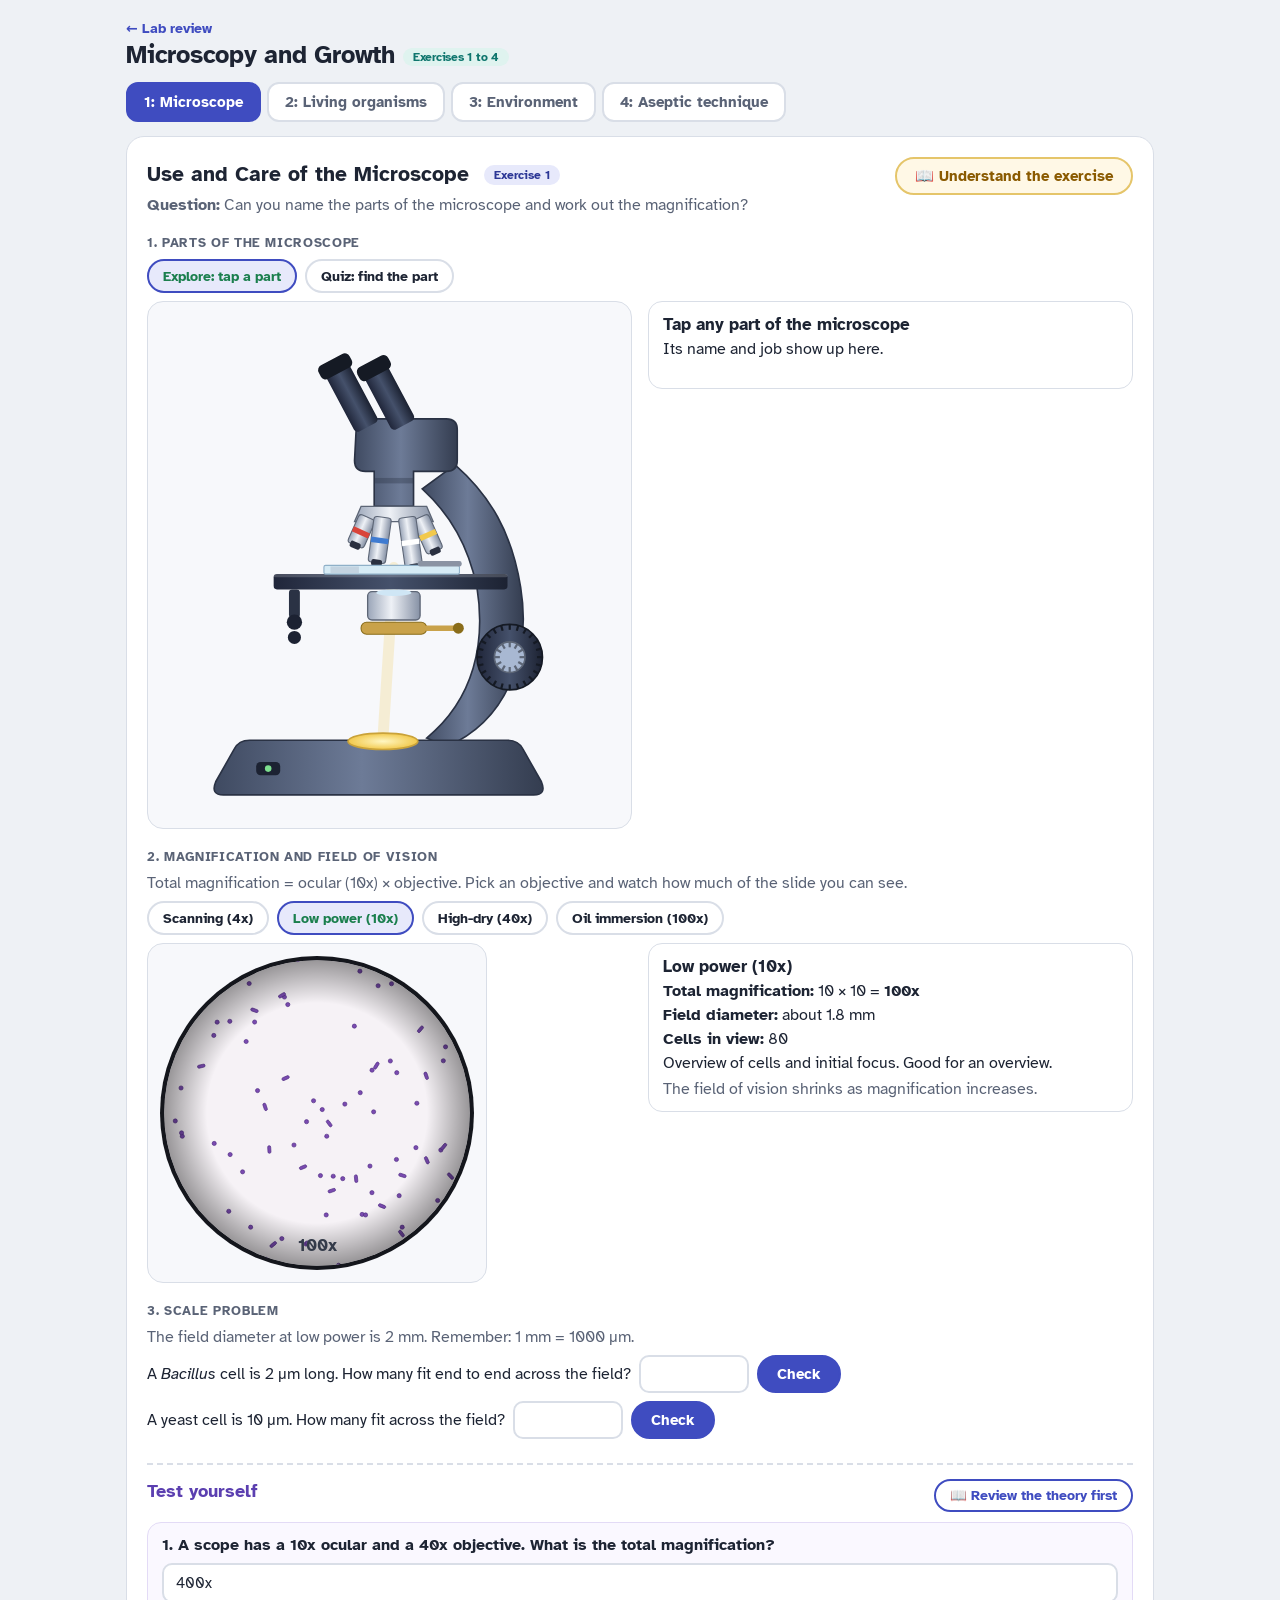
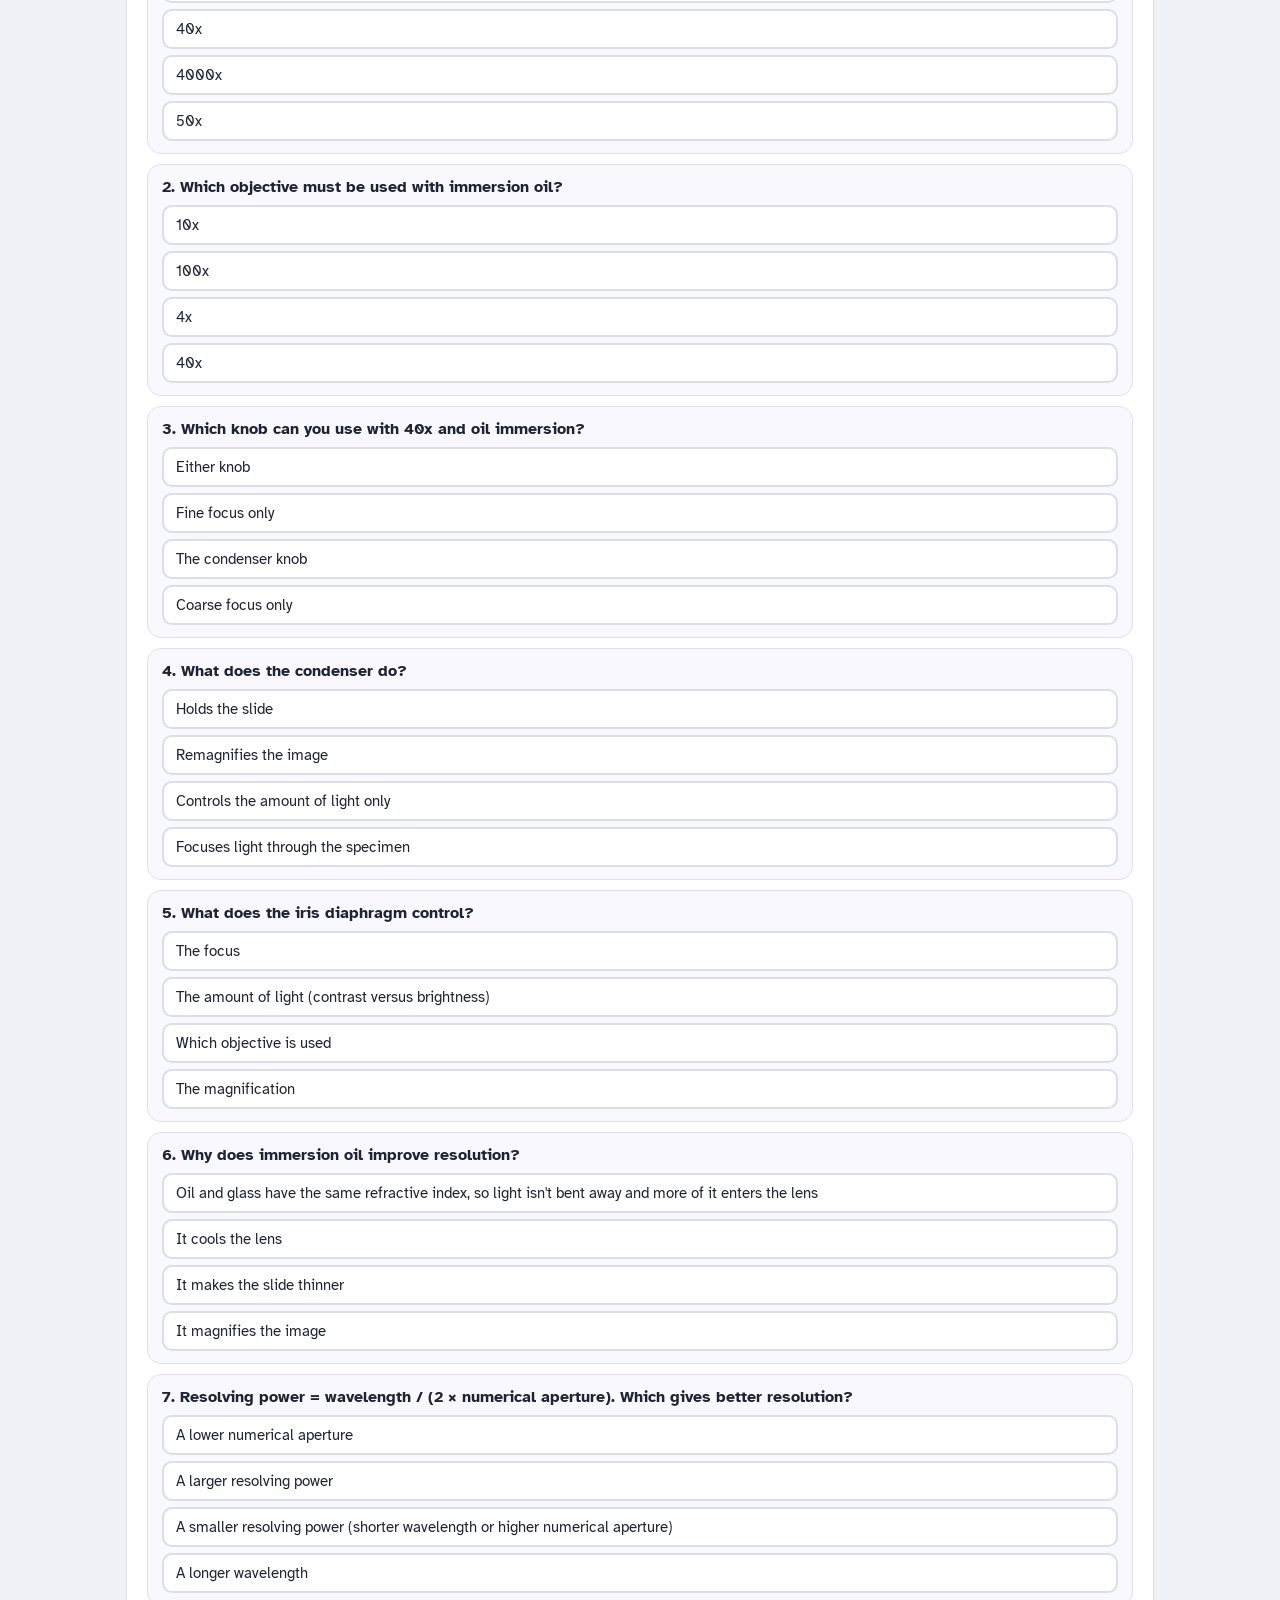
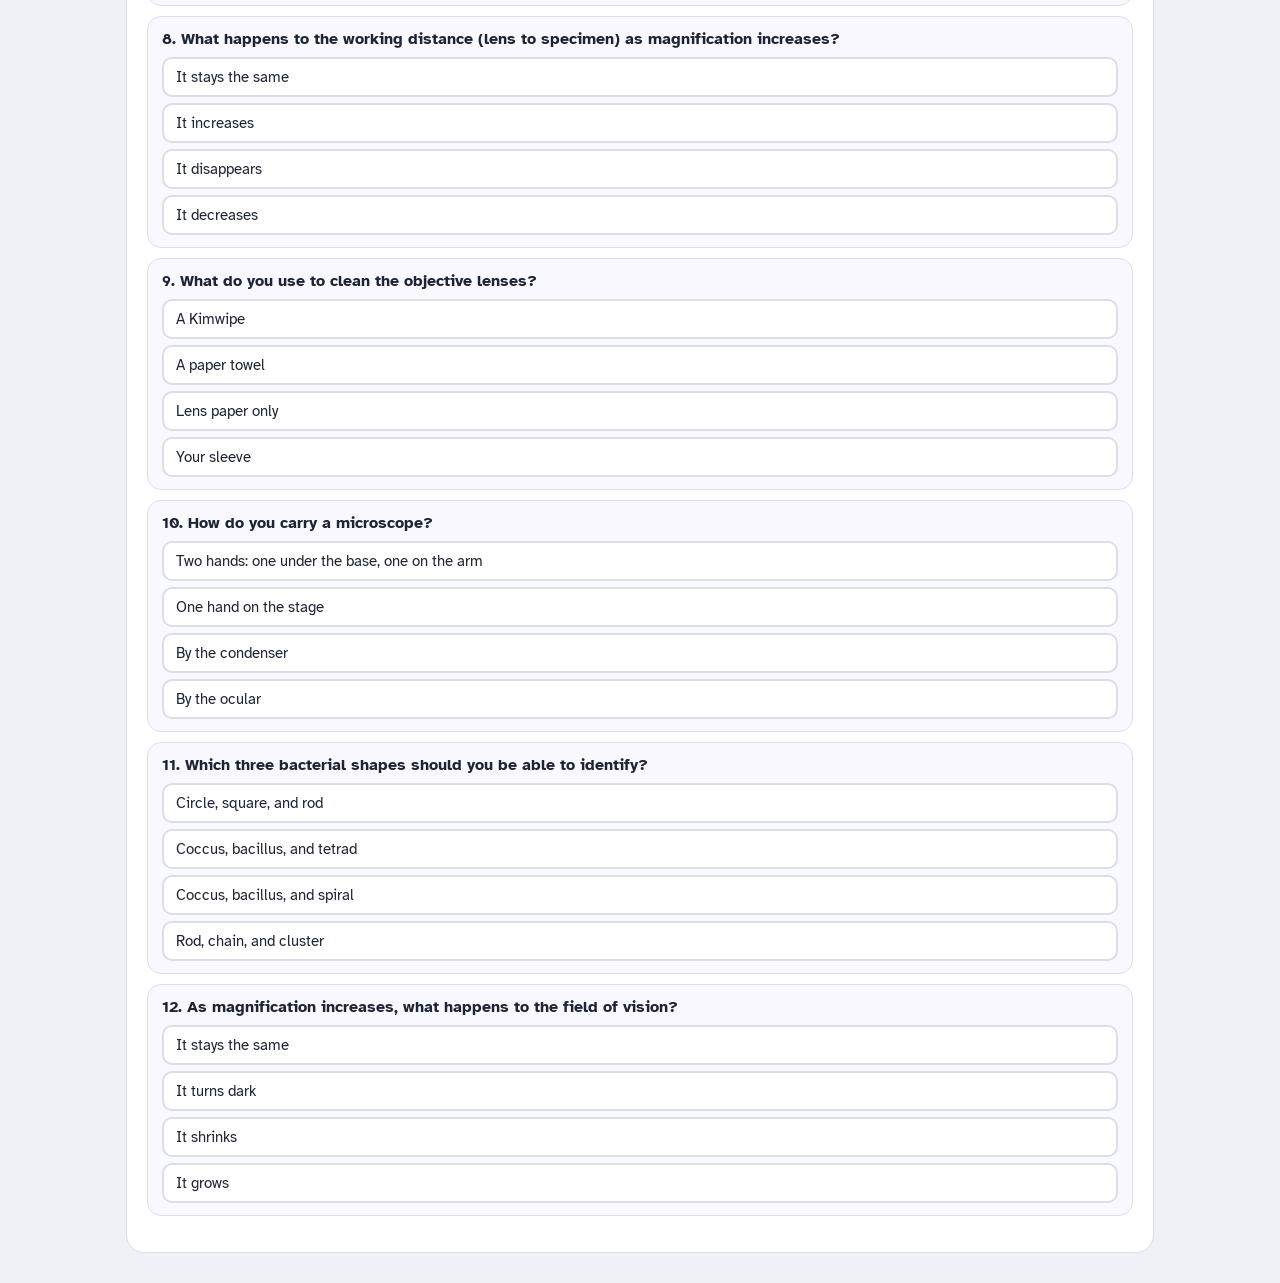
==== commit e99f9824: "Aseptic smear prep, Ex 4 aseptic rules, plain cloudy turbid tube Stain bench: getting the cells is n" ====
--- a/basics.html
+++ b/basics.html
@@ -99,6 +99,14 @@
   .bstep.cur{background:var(--accent);color:#fff}
   .bstep.ok{background:var(--good-soft);color:var(--good)}
   .pgpic svg{max-height:270px;margin:0 auto}
+  .rulebox{border:2px solid var(--accent);border-radius:16px;padding:14px 16px;margin:4px 0 6px;background:#fbfbff}
+  .rulehead{font-size:1.15rem;font-weight:700;color:#2c3796;margin:0 0 10px}
+  .rules{display:grid;grid-template-columns:repeat(auto-fit,minmax(150px,1fr));gap:10px}
+  .rule{background:#fff;border:1px solid var(--line);border-radius:14px;padding:8px 10px;text-align:center}
+  .rule svg{width:100%;max-width:130px;height:auto;display:block;margin:0 auto}
+  .rule p{margin:4px 0 0;font-size:1rem;line-height:1.35}
+  .rulelist{margin:12px 0 0;padding-left:20px;font-size:1.02rem;line-height:1.55}
+  .rulelist li{margin-bottom:4px}
   .hdbench{padding:6px;max-width:none;max-height:none}
   .hdbench svg{touch-action:none;user-select:none;-webkit-user-select:none}
   .hdbench [data-item]{cursor:grab}
@@ -245,8 +253,7 @@
       <p class="labq" style="margin:0 0 6px">The field diameter at low power is 2 mm. Remember: 1 mm = 1000 μm.</p>
       <div class="numrow"><label for="n1">A <i>Bacillus</i> cell is 2 μm long. How many fit end to end across the field?</label><input id="n1" type="number" inputmode="numeric"><button class="btn primary" data-chk="n1">Check</button></div><div class="qfb" id="n1fb" hidden></div>
       <div class="numrow"><label for="n2">A yeast cell is 10 μm. How many fit across the field?</label><input id="n2" type="number" inputmode="numeric"><button class="btn primary" data-chk="n2">Check</button></div><div class="qfb" id="n2fb" hidden></div>
-      <div class="sect">4. Using the microscope: put the steps in order</div>
-      <div id="useGame"></div>`;
+`;
     /* parts game */
     let mode = "explore", sel = null, qi = 0, qorder = [], wrongs = 0, firstTry = 0, missed = false;
     const info = $("partInfo"), msg = $("partMsg"), svg = body.querySelector(".mpart").closest("svg");
@@ -290,17 +297,6 @@
       const ok = v === ans; fb.className = "qfb " + (ok ? "good" : "bad");
       fb.innerHTML = ok ? `<b>Yes!</b> 2 mm = 2000 μm, and 2000 ÷ ${id === "n1" ? 2 : 10} = ${ans}.` : `Not quite. Convert first: 2 mm = 2000 μm. Then divide by the cell length.`;
     });
-    orderGame($("useGame"), [
-      {id:"a", cue:"setting up the scope", text:"Place the scope squarely on the bench: flat, stable, cord behind.", why:"Always carry it with two hands."},
-      {id:"b", cue:"loading the slide", text:"Load your slide in the stage clips.", why:""},
-      {id:"c", cue:"the eyepieces", text:"Adjust the eyepieces (binocular) until you see one circle of light.", why:"Write your setting down."},
-      {id:"d", cue:"the condenser", text:"Focus the condenser: close the iris, lower the condenser until the light forms a circle, center it, raise it back, then open the iris until the light just fills the field.", why:""},
-      {id:"e", cue:"low power", text:"Focus at low power (10x) and center the specimen.", why:"Start low, always."},
-      {id:"f", cue:"high-dry", text:"Switch to high-dry (40x). Use the fine adjustment only, and open the iris for more light.", why:"The scope is parfocal: it stays nearly in focus."},
-      {id:"g", cue:"oil", text:"Swing the 40x out of the way, then put one drop of immersion oil on the slide.", why:"Do not rotate the 40x through the oil."},
-      {id:"h", cue:"oil immersion", text:"Click the 100x into the oil and fine-adjust.", why:""},
-      {id:"i", cue:"recording", text:"Record the magnification and sketch what you see.", why:"Label the total magnification under every sketch."},
-      {id:"j", cue:"cleaning up", text:"Clean up: swing back to low power, remove the slide, and wipe the oil off the objective with lens paper only.", why:"Never leave the 100x aimed at the stage."}]);
   }
 
   /* ================================================================= EXERCISE 2: living microorganisms */
@@ -641,8 +637,8 @@
     const l = 20, r = 60, top = 14, b = 118, id = `tc${kind}${g}${path ? "p" : ""}`;
     let s = `<defs><linearGradient id="gl${id}" x1="0" x2="1"><stop offset="0" stop-color="#fff" stop-opacity=".3"/><stop offset=".5" stop-color="#fff" stop-opacity="0"/><stop offset="1" stop-color="#000" stop-opacity=".1"/></linearGradient></defs><clipPath id="${id}"><path d="M${l} ${top} L${l} ${b - 20} A20 20 0 0 0 ${r} ${b - 20} L${r} ${top} Z"/></clipPath><g clip-path="url(#${id})">`;
     if (kind === "broth"){
-      s += `<rect x="${l}" y="38" width="40" height="90" fill="${g === "turbid" ? "#e3d29a" : "#f3e6bc"}"/>`;
-      if (g === "turbid") s += Array.from({length:44}, (_, k) => `<circle cx="${f1(24 + rnd(k) * 32)}" cy="${f1(42 + rnd(k + 9) * 72)}" r="${f1(1 + rnd(k + 3) * 1.6)}" fill="#fff" opacity=".6"/>`).join("");
+      s += `<rect x="${l}" y="38" width="40" height="90" fill="${g === "turbid" ? "#d8cba4" : "#f6ecc8"}"${g === "turbid" ? "" : ` opacity=".7"`}/>`;
+      if (g === "turbid") s += `<rect x="${l}" y="38" width="40" height="90" fill="#fbf7ea" opacity=".6"/>`;
       if (g === "pellicle") s += `<path d="M${l} 38 Q30 34 40 39 T${r} 38 L${r} 45 Q50 49 40 44 T${l} 45 Z" fill="#fffdf4" stroke="#cdb977" stroke-width="1.5"/>`;
       if (g === "flocculent") s += [[30, 60, 6], [46, 74, 7], [36, 90, 6], [50, 52, 5], [28, 104, 5]].map(([x, y, rr]) => `<path d="M${x - rr} ${y} q${rr / 2} ${-rr} ${rr} ${-rr / 2} q${rr} ${rr / 2} ${rr / 2} ${rr} q${-rr / 2} ${rr} ${-rr} ${rr / 2} z" fill="#fffdf4" stroke="#cdb977" stroke-width="1.2"/>`).join("");
       if (g === "sediment") s += `<path d="M${l} ${b - 16} Q40 ${b - 32} ${r} ${b - 16} L${r} ${b + 4} L${l} ${b + 4} Z" fill="#fffdf4" stroke="#cdb977" stroke-width="1.5"/>`;
@@ -697,16 +693,32 @@
 
   /* ================================================================= EXERCISE 4: aseptic technique */
   const TECH = {
-    broth:{name:"Broth to broth", tool:"loop", how:"Dip the sterile loop into the stock broth, then swirl it into your new broth tube to mix in the sample.", grow:"Turbidity (cloudiness), a pellicle, or sediment.", kind:"broth", g:"turbid"},
-    slant:{name:"Stock to slant", tool:"loop", how:"Starting at the bottom of the slant, drag your loop in a tight zigzag up the surface of the agar.", grow:"Growth on the surface.", kind:"slant", g:"streak"},
-    deep:{name:"Stock to deep", tool:"needle", how:"Insert a straight needle down the center of the agar, almost to the bottom, then withdraw it along the same path.", grow:"Growth along the stab line.", kind:"deep", g:"stab"}
+    broth:{tr:"Swirl the loop in the new broth tube to mix in the sample.", name:"Broth to broth", tool:"loop", how:"Dip the sterile loop into the stock broth, then swirl it into your new broth tube to mix in the sample.", grow:"Turbidity (cloudiness), a pellicle, or sediment.", kind:"broth", g:"turbid"},
+    slant:{tr:"Starting at the bottom of the slant, drag the loop in a tight zigzag up the surface of the agar.", name:"Stock to slant", tool:"loop", how:"Starting at the bottom of the slant, drag your loop in a tight zigzag up the surface of the agar.", grow:"Growth on the surface.", kind:"slant", g:"streak"},
+    deep:{tr:"Stab the needle straight down the center of the agar, almost to the bottom, then pull it back out along the same path.", name:"Stock to deep", tool:"needle", how:"Insert a straight needle down the center of the agar, almost to the bottom, then withdraw it along the same path.", grow:"Growth along the stab line.", kind:"deep", g:"stab"}
   };
+  /* the golden rules of aseptic technique, as four picture cards */
+  const RULEPICS = [
+    [`<path d="M66,96 C46,80 52,56 66,28 C80,56 86,80 66,96Z" fill="#7fb2ff" opacity=".55"/><path d="M66,96 C58,86 60,70 66,56 C72,70 74,86 66,96Z" fill="#2f5fd0"/><rect x="2" y="44" width="22" height="12" rx="4" fill="#3f4cc0"/><line x1="24" y1="50" x2="60" y2="60" stroke="#9aa3b2" stroke-width="3"/><line x1="40" y1="54.5" x2="60" y2="60" stroke="#e8452c" stroke-width="4"/><circle cx="66" cy="62" r="7" fill="none" stroke="#ff5a2a" stroke-width="3.5"/><circle cx="66" cy="62" r="11" fill="#ff7a3a" opacity=".25"/>`, "Flame the loop or needle <b>red-hot</b>, before <b>and</b> after"],
+    [`<rect x="2" y="44" width="22" height="12" rx="4" fill="#3f4cc0"/><line x1="24" y1="50" x2="70" y2="58" stroke="#9aa3b2" stroke-width="3"/><circle cx="77" cy="59" r="7" fill="none" stroke="#9aa3b2" stroke-width="3"/><path d="M70,40 q4,-6 0,-12 M80,40 q4,-6 0,-12 M90,42 q4,-6 0,-12" fill="none" stroke="#c9d3e0" stroke-width="2.5" stroke-linecap="round"/><circle cx="96" cy="80" r="14" fill="#fff" stroke="#343b4a" stroke-width="2.5"/><path d="M96,80 L96,71 M96,80 L103,84" stroke="#343b4a" stroke-width="2.5" stroke-linecap="round"/>`, "Let it <b>cool</b>. Don't touch anything or set it down"],
+    [`<line x1="4" y1="88" x2="56" y2="88" stroke="#8b93a3" stroke-width="3"/><rect x="18" y="72" width="22" height="14" rx="3" fill="#3f7bd1"/><path d="M12,64 L46,96 M46,64 L12,96" stroke="#b83a34" stroke-width="4" stroke-linecap="round"/><rect x="74" y="44" width="22" height="14" rx="3" fill="#3f7bd1"/><path d="M66,62 Q66,36 84,36 L104,36 Q112,36 112,46 L112,74 Q112,86 98,86 L80,86 Q66,86 66,72 Z" fill="#f2c9a8" opacity=".85"/><rect x="74" y="44" width="22" height="14" rx="3" fill="#3f7bd1"/><path d="M68,58 Q78,64 100,60" fill="none" stroke="#d9a07a" stroke-width="3" stroke-linecap="round"/><path d="M92,20 l5,6 l10,-12" fill="none" stroke="#1b7f4e" stroke-width="4" stroke-linecap="round" stroke-linejoin="round"/>`, "The cap stays <b>in your hand</b>, never on the bench"],
+    [`<path d="M84,98 C66,84 72,62 84,40 C96,62 102,84 84,98Z" fill="#7fb2ff" opacity=".55"/><path d="M84,98 C77,88 79,74 84,64 C89,74 91,88 84,98Z" fill="#2f5fd0"/><g transform="rotate(-50 50 60)"><path d="M38,28 L38,82 A12,12 0 0 0 62,82 L62,28" fill="#f3e6bc" stroke="#8b93a3" stroke-width="3"/><rect x="38" y="28" width="24" height="16" fill="#f7f8fb"/><line x1="34" y1="28" x2="66" y2="28" stroke="#e8452c" stroke-width="4" stroke-linecap="round"/></g>`, "Flame the <b>lip</b> after uncapping and before recapping"]];
+  const RULES = ["Flame the loop or needle until the <b>whole wire glows red-hot</b>, before AND after every transfer.",
+    "Let it <b>cool</b> for a few seconds before it touches a culture. Don't touch anything or set it down while it cools.",
+    "<b>Never set a cap down on the bench.</b> Hold it in your hand the whole time.",
+    "<b>Flame the lip</b> of each tube right after you uncap it, and again right before you recap it.",
+    "Keep tubes open as <b>briefly</b> as you can, and hold them at an <b>angle</b>, not straight up.",
+    "Work close to the burner, and never set down a loop or needle that still has bacteria on it."];
   function renderAseptic(body){
     body.innerHTML = `
+      <div class="rulebox"><div class="rulehead">The golden rules of aseptic technique</div>
+        <div class="rules">${RULEPICS.map(([pic, cap]) => `<div class="rule"><svg viewBox="0 0 120 100" aria-hidden="true">${pic}</svg><p>${cap}</p></div>`).join("")}</div>
+        <ul class="rulelist">${RULES.map(r => `<li>${r}</li>`).join("")}</ul></div>
       <div class="sect">1. Choose a transfer</div>
       <div class="row" id="techRow">${Object.keys(TECH).map((k, i) => `<button class="chip ${i === 0 ? "on" : ""}" data-t="${k}">${TECH[k].name}</button>`).join("")}</div>
       <div class="grid2"><div class="panel" style="max-width:300px" id="techPic"></div><div class="info" id="techInfo"></div></div>
-      <div class="sect">2. Do the transfer: put the steps in order</div><div id="asepGame"></div>
+      <div class="sect">2. Do the transfer: put the steps in order</div>
+      <p class="labq" style="margin:0 0 6px">Every step is about keeping the culture pure and keeping the bacteria off you.</p><div id="asepGame"></div>
       <div class="sect">3. Which medium is this?</div>
       <p class="labq" style="margin:0 0 6px">Each tube was inoculated from the same stock. Match the growth to the medium.</p><div id="growGame"></div>`;
     const show = k => {
@@ -720,11 +732,14 @@
       const tool = t.tool === "loop" ? "loop" : "needle";
       orderGame($("asepGame"), [
         {id:"a", cue:"labeling", text:"Label all three tubes with your name, the date, the bacteria name, and the medium.", why:""},
-        {id:"b", cue:"sterilizing the tool", text:`Hold the ${tool} in the flame until it glows red-hot, then let it cool without touching anything.`, why:""},
-        {id:"c", cue:"opening the tubes", text:"Uncap the stock tube and the new tube, holding the caps in your hand, and flame the mouth of each tube.", why:"Never set a cap down on the bench."},
-        {id:"d", cue:"the transfer", text:t.tool === "loop" ? t.how : t.how, why:"Use the " + tool + " for this medium."},
-        {id:"e", cue:"flaming and recapping", text:"Flame the mouth of each tube again and recap both.", why:"Flame the tube mouth first, then recap."},
-        {id:"f", cue:"re-sterilizing", text:`Flame the ${tool} red-hot again before you set it down.`, why:"This protects you and the bench."}]);
+        {id:"b", cue:"sterilizing the tool", text:`Hold the ${tool} in the flame until the whole wire glows red-hot.`, why:"Red-hot heat kills every microbe on the wire."},
+        {id:"c", cue:"cooling", text:`Let the ${tool} cool for a few seconds. Don't touch anything with it or set it down.`, why:"A hot tool kills the bacteria you're trying to pick up."},
+        {id:"d", cue:"opening the tubes", text:"Uncap the stock tube and the new tube, keeping both caps in your hand. Hold the tubes at an angle.", why:"Never set a cap down on the bench."},
+        {id:"e", cue:"flaming the lips", text:"Pass the lip of each open tube through the flame.", why:"This kills microbes on the rim."},
+        {id:"f", cue:"picking up bacteria", text:`Touch the cooled ${tool} to the stock culture to pick up some bacteria.`, why:""},
+        {id:"g", cue:"the transfer", text:t.tr, why:"Use the " + tool + " for this medium."},
+        {id:"h", cue:"flaming and recapping", text:"Flame the lip of each tube again, then recap both.", why:"Flame the lip first, then recap."},
+        {id:"i", cue:"re-sterilizing", text:`Flame the ${tool} red-hot again before you set it down.`, why:"Never set down a tool with bacteria on it. This protects you and the bench."}]);
     };
     $("techRow").onclick = e => { const b = e.target.closest("[data-t]"); if (b) show(b.dataset.t); };
     show("broth");
@@ -736,7 +751,7 @@
   /* ================================================================= tab definitions */
   const TABS = {
     scope:{tab:"1: Microscope", title:"Use and Care of the Microscope", ex:"Exercise 1", render:renderScope,
-      question:"Can you name the parts, work out the magnification, and use the microscope in the right order?",
+      question:"Can you name the parts of the microscope and work out the magnification?",
       how:["A compound microscope uses two lens systems: the <b>objective</b> forms the image and the <b>ocular</b> (eyepiece) remagnifies it. <b>Total magnification = ocular (10x) × objective.</b>",
         "<b>Coarse focus</b> is for low power only (4x, 10x). <b>Fine focus</b> is for 40x and oil immersion. The scope is <b>parfocal</b>: once it's in focus on one objective, it stays almost in focus on the next.",
         "<b>Oil immersion (100x):</b> glass and oil share a refractive index (1.52), so light isn't bent away and resolution improves. Use oil <b>only</b> with the 100x objective, and clean it with lens paper only."],
@@ -791,6 +806,17 @@
       how:["Aseptic technique has two goals: <b>protect the culture</b> (keep contaminants out of your stock and new media) and <b>protect you</b> (keep the organism off your hands and bench).",
         "Flame the loop or needle until it glows red-hot, then let it cool without touching anything. Hold the caps in your hand and flame the tube mouths before and after.",
         "<b>Broth</b> and <b>slant</b> use a <b>loop</b>. A <b>deep</b> uses a straight <b>needle</b>."],
+      more:[
+        ["Why an aseptic space matters", null, ["<b>A pure culture is one kind of organism,</b> and every stain and biochemical test you run assumes that. One stray cell from the air, the bench, or your hands can grow into a mixed culture, and then your results describe the wrong organism.",
+          "<b>It protects people, too.</b> Lab organisms can make people sick, so keeping them on the loop and inside the tube protects you, your classmates, and whoever uses the bench next.",
+          "<b>Microbes are everywhere.</b> You saw it in Exercise 3: swabs of ordinary surfaces, fingertips, and a single hair all grew colonies."]],
+        ["How bacteria travel through the air", "air", ["Bacteria and fungal spores ride on dust, skin flakes, and tiny droplets floating in the air. They settle onto any open surface: an open tube, an uncapped plate, or a cap set down on the bench.",
+          "That's why the cap stays in your hand, the tube stays open only briefly, and you tilt it so less can fall straight in.",
+          "Working close to the burner helps: the flame heats the air above it, and the rising hot air carries floating particles up and away from your tubes."]],
+        ["How heat kills bacteria", "heat", ["High heat destroys the molecules a cell needs to live: it unfolds (denatures) proteins and enzymes, and breaks apart membranes and DNA.",
+          "A wire held in the flame until it glows red-hot is far hotter than any cell can survive, even a heat-resistant endospore (Exercise 9). That's why flaming sterilizes the loop and needle.",
+          "Flaming the lip of the tube kills microbes on the rim and warms the glass, so air flows up and out of the tube instead of in.",
+          "<b>Then let it cool.</b> A red-hot loop kills the bacteria you're trying to transfer, and plunging it into a culture can make it sizzle and spatter cells into the air."]]],
       quiz:[
         q("What are the two goals of aseptic technique?", ["Protect the culture and protect yourself", "Make the culture grow faster and make it colorful", "Kill the culture and clean the bench", "Save media and save time"], 0, "Keep contaminating organisms out, and keep your organism off you."),
         q("How do you sterilize a loop or needle?", ["Hold it in the flame until it glows red-hot, then let it cool without touching anything", "Wipe it with a paper towel", "Dip it in water", "Blow on it"], 0, "A hot tool kills the organisms you want, so let it cool first."),
@@ -800,6 +826,9 @@
         q("How do you inoculate a slant?", ["Starting at the bottom, drag the loop in a tight zigzag up the surface", "Stab the center with a needle", "Swirl a loop in liquid", "Pour the culture on top"], 0, "Growth then appears on the surface."),
         q("How do you inoculate a broth?", ["Dip a sterile loop in the stock and swirl it into the new broth", "Stab with a needle", "Zigzag on the surface", "Pour in the stock"], 0, "Swirling mixes the sample into the broth."),
         q("Describe growth in a deep.", ["Growth along the stab line", "Growth on the surface only", "Cloudiness throughout", "No growth"], 0, "A broth shows turbidity, a pellicle, or sediment. A slant shows growth on the surface."),
+        q("Why do you flame the lip of the tube?", ["To kill microbes on the rim so they don't get into the culture", "To melt the agar", "To warm up the bacteria", "To dry the tube"], 0, "Flame it right after uncapping and again right before recapping."),
+        q("Why hold an open tube at an angle instead of straight up?", ["Fewer airborne particles can fall straight in", "It pours faster", "It keeps the agar warm", "It doesn't matter"], 0, "Microbes ride on dust and droplets in the air and settle onto open surfaces."),
+        q("Why let the loop cool before it touches the culture?", ["A hot loop kills the bacteria you're trying to pick up, and it can spatter", "A cool loop holds more liquid", "So the loop doesn't melt", "To make it sterile"], 0, "Sterilize it, then wait a few seconds without touching anything."),
         q("What do you do with the loop right after the transfer?", ["Flame it red-hot again before setting it down", "Set it on the bench", "Wipe it on your coat", "Leave it in the tube"], 0, "This protects you and the bench.")]}
   };
 
@@ -812,11 +841,40 @@
     m.innerHTML = `<div class="tcard"></div>`;
     document.body.appendChild(m);
   })();
+  const THEORYPICS = {
+    air:() => {
+      const T = (x, y, t, o) => `<text x="${x}" y="${y}" font-size="${(o && o.fs) || 14}" font-weight="${(o && o.w) || 700}" fill="${(o && o.c) || "#343b4a"}" text-anchor="middle">${t}</text>`;
+      const flame = x => `<path d="M${x},190 C${x - 18},174 ${x - 12},150 ${x},124 C${x + 12},150 ${x + 18},174 ${x},190Z" fill="#7fb2ff" opacity=".55"/><path d="M${x},190 C${x - 8},180 ${x - 6},166 ${x},154 C${x + 6},166 ${x + 8},180 ${x},190Z" fill="#2f5fd0"/><rect x="${x - 7}" y="190" width="14" height="22" fill="#a9b1bf"/>`;
+      let s = T(190, 22, "Open straight up, cap on the bench", {c:"#b83a34"}) + T(570, 22, "Tilted, near the flame, cap in hand", {c:"#1b7f4e"});
+      s += `<path d="M168,70 L168,180 A22,22 0 0 0 212,180 L212,70" fill="#f3e6bc" stroke="#8b93a3" stroke-width="3"/><rect x="169.5" y="70" width="41" height="34" fill="#fff"/>`;
+      [[160, 40], [190, 46], [214, 36], [178, 58], [204, 62]].forEach(([x, y]) => { s += `<circle cx="${x}" cy="${y}" r="3.5" fill="#8b6a3a"/><path d="M${x},${y + 6} l0,14" stroke="#8b6a3a" stroke-width="1.6"/><path d="M${x - 3},${y + 16} l3,5 l3,-5" fill="none" stroke="#8b6a3a" stroke-width="1.6"/>`; });
+      s += `<line x1="250" y1="200" x2="330" y2="200" stroke="#8b93a3" stroke-width="3"/><rect x="276" y="184" width="26" height="14" rx="3" fill="#3f7bd1"/><circle cx="268" cy="176" r="3" fill="#8b6a3a"/><circle cx="310" cy="172" r="3" fill="#8b6a3a"/>`;
+      s += T(190, 228, "dust and droplets settle in", {w:400, fs:13});
+      s += `<g transform="rotate(-45 520 140)"><path d="M500,80 L500,180 A20,20 0 0 0 540,180 L540,80" fill="#f3e6bc" stroke="#8b93a3" stroke-width="3"/><rect x="501.5" y="80" width="37" height="30" fill="#fff"/></g>` + flame(640);
+      [[600, 110], [630, 90], [660, 104], [620, 64], [652, 52]].forEach(([x, y]) => { s += `<circle cx="${x}" cy="${y}" r="3.5" fill="#8b6a3a"/><path d="M${x},${y - 6} l0,-14" stroke="#e0a020" stroke-width="1.8"/><path d="M${x - 3},${y - 16} l3,-5 l3,5" fill="none" stroke="#e0a020" stroke-width="1.8"/>`; });
+      s += T(570, 228, "rising hot air carries particles up and away", {w:400, fs:13});
+      return `<svg viewBox="0 0 760 240" role="img" aria-label="Airborne particles fall into an upright open tube; a tilted tube near the flame stays clean">${s}</svg>`;
+    },
+    heat:() => {
+      const T = (x, y, t, o) => `<text x="${x}" y="${y}" font-size="${(o && o.fs) || 14}" font-weight="${(o && o.w) || 700}" fill="${(o && o.c) || "#343b4a"}" text-anchor="middle">${t}</text>`;
+      const loop = (x, y, hot) => `<rect x="${x - 70}" y="${y - 6}" width="22" height="12" rx="4" fill="#3f4cc0"/><line x1="${x - 48}" y1="${y}" x2="${x - 7}" y2="${y}" stroke="#9aa3b2" stroke-width="3"/>${hot ? `<line x1="${x - 30}" y1="${y}" x2="${x - 7}" y2="${y}" stroke="#e8452c" stroke-width="4"/><circle cx="${x}" cy="${y}" r="12" fill="#ff7a3a" opacity=".25"/>` : ""}<circle cx="${x}" cy="${y}" r="7" fill="none" stroke="${hot ? "#ff5a2a" : "#9aa3b2"}" stroke-width="3"/>`;
+      let s = `<path d="M130,150 C112,134 118,110 130,84 C142,110 148,134 130,150Z" fill="#7fb2ff" opacity=".55"/><path d="M130,150 C122,140 124,126 130,114 C136,126 138,140 130,150Z" fill="#2f5fd0"/>` + loop(130, 104, true);
+      s += T(110, 186, "1. Red-hot in the flame") + T(110, 206, "kills everything on the wire", {w:400, fs:13});
+      s += `<line x1="200" y1="104" x2="250" y2="104" stroke="#8a93a3" stroke-width="2.5"/><path d="M258,104 l-10,-6 v12 Z" fill="#8a93a3"/>`;
+      s += loop(380, 104, false) + `<path d="M368,82 q4,-6 0,-12 M380,80 q4,-6 0,-12 M392,82 q4,-6 0,-12" fill="none" stroke="#c9d3e0" stroke-width="2.5" stroke-linecap="round"/><circle cx="420" cy="134" r="14" fill="#fff" stroke="#343b4a" stroke-width="2.5"/><path d="M420,134 L420,125 M420,134 L427,138" stroke="#343b4a" stroke-width="2.5" stroke-linecap="round"/>`;
+      s += T(360, 186, "2. Cool a few seconds") + T(360, 206, "touch nothing, don't set it down", {w:400, fs:13});
+      s += `<line x1="450" y1="104" x2="500" y2="104" stroke="#8a93a3" stroke-width="2.5"/><path d="M508,104 l-10,-6 v12 Z" fill="#8a93a3"/>`;
+      s += `<g transform="rotate(-40 640 110)"><path d="M620,60 L620,160 A20,20 0 0 0 660,160 L660,60" fill="#f3e6bc" stroke="#8b93a3" stroke-width="3"/><rect x="621.5" y="60" width="37" height="34" fill="#fff"/></g>` + loop(612, 104, false);
+      s += T(630, 186, "3. Then pick up cells") + T(630, 206, "a cool loop keeps them alive", {w:400, fs:13});
+      return `<svg viewBox="0 0 760 220" role="img" aria-label="Flame the loop red-hot, let it cool, then pick up cells">${s}</svg>`;
+    }
+  };
   function openTheory(){
     const t = TABS[tabKey], m = $("tModal");
     m.querySelector(".tcard").innerHTML = `<div class="thead"><div><div class="tkick">Understand the exercise</div><h2 id="tTitle">${t.title}</h2></div><button class="tclose" id="tClose" aria-label="Close">×</button></div>
       <div class="tasks"><span class="tlabel">The question it answers</span><p>${t.question}</p></div>
       <div class="tsec"><h3>Key ideas</h3><ul>${t.how.map(x => `<li>${x}</li>`).join("")}</ul></div>
+      ${(t.more || []).map(([h, pic, ps]) => `<div class="tsec"><h3>${h}</h3>${pic ? `<div class="panel" style="margin-bottom:10px;max-width:none">${THEORYPICS[pic]()}</div>` : ""}${ps.map(x => `<p style="margin:0 0 8px;line-height:1.6">${x}</p>`).join("")}</div>`).join("")}
       <div class="tfoot"><button class="btn primary" id="tBack">Back to the bench</button></div>`;
     m.hidden = false; document.body.style.overflow = "hidden"; m.querySelector(".tcard").scrollTop = 0;
     const close = () => { m.hidden = true; document.body.style.overflow = ""; const b = $("theoryBtn"); if (b) b.focus({preventScroll:true}); };
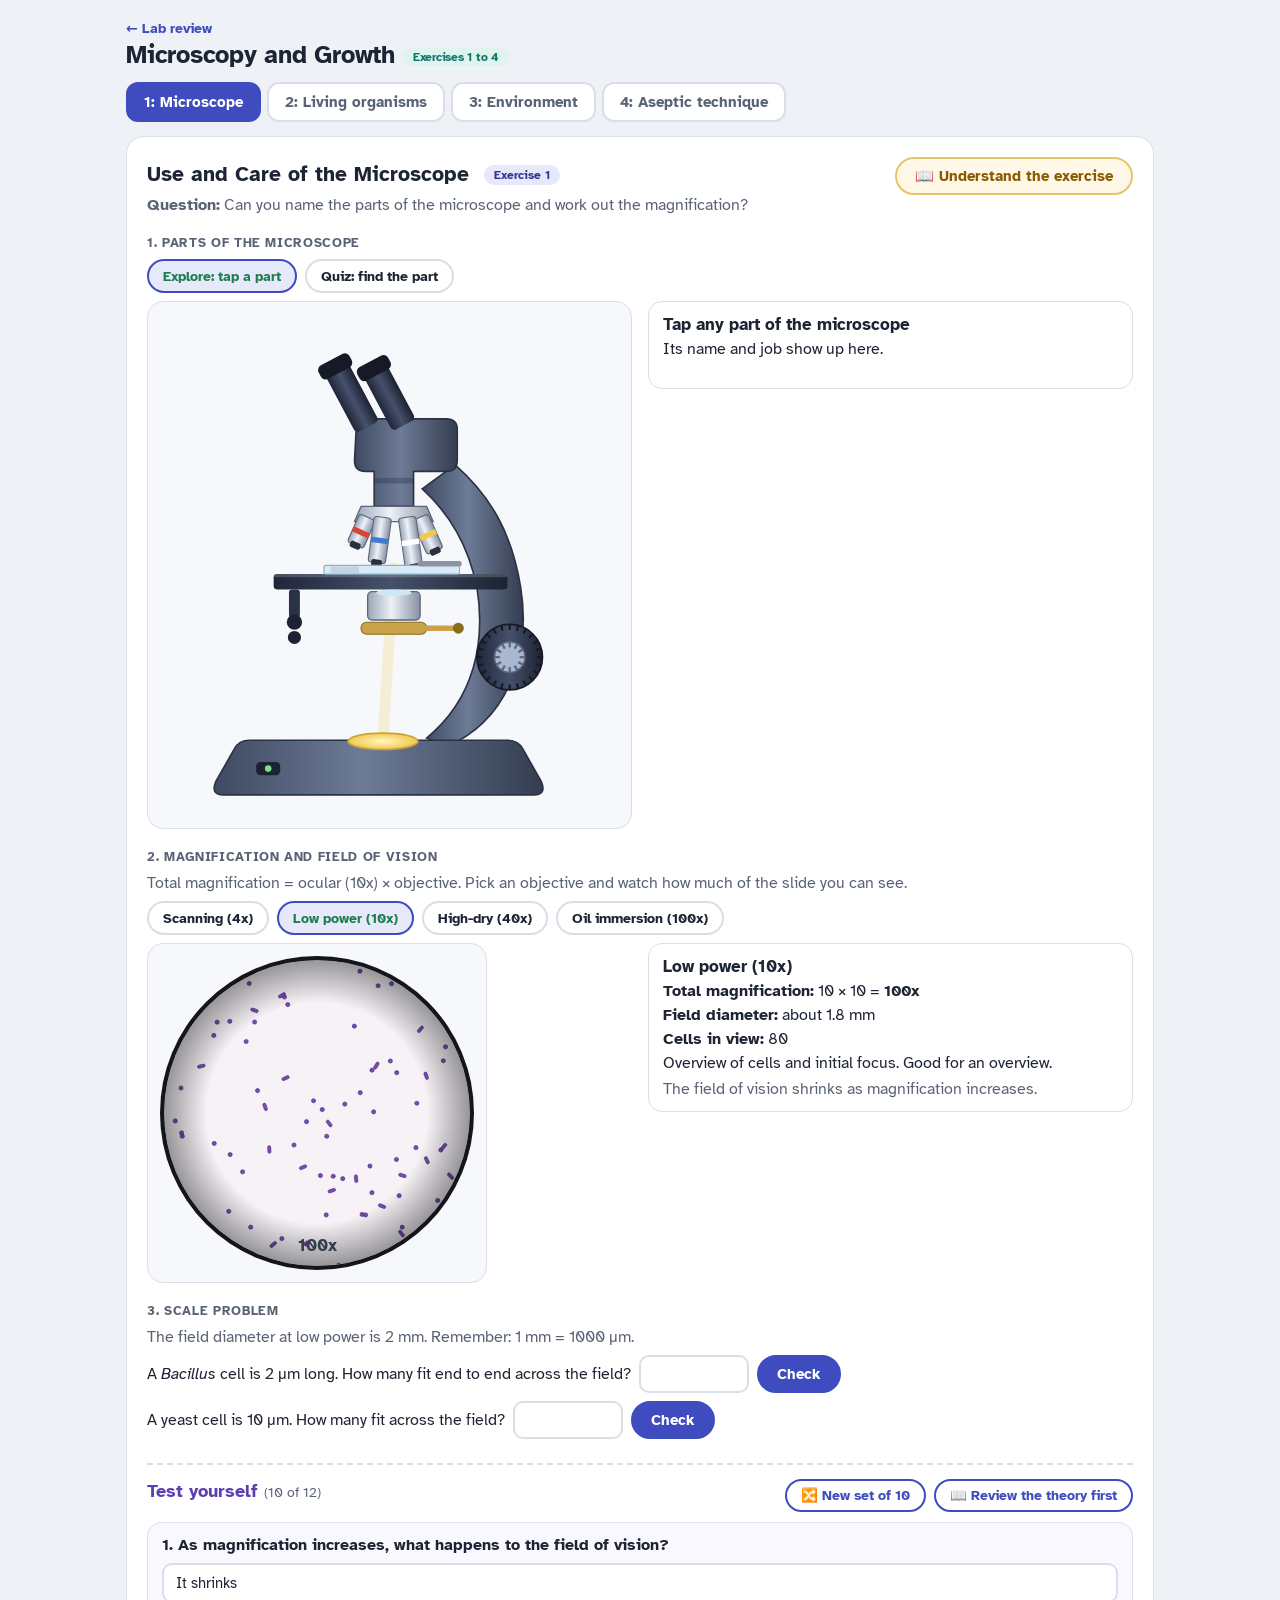
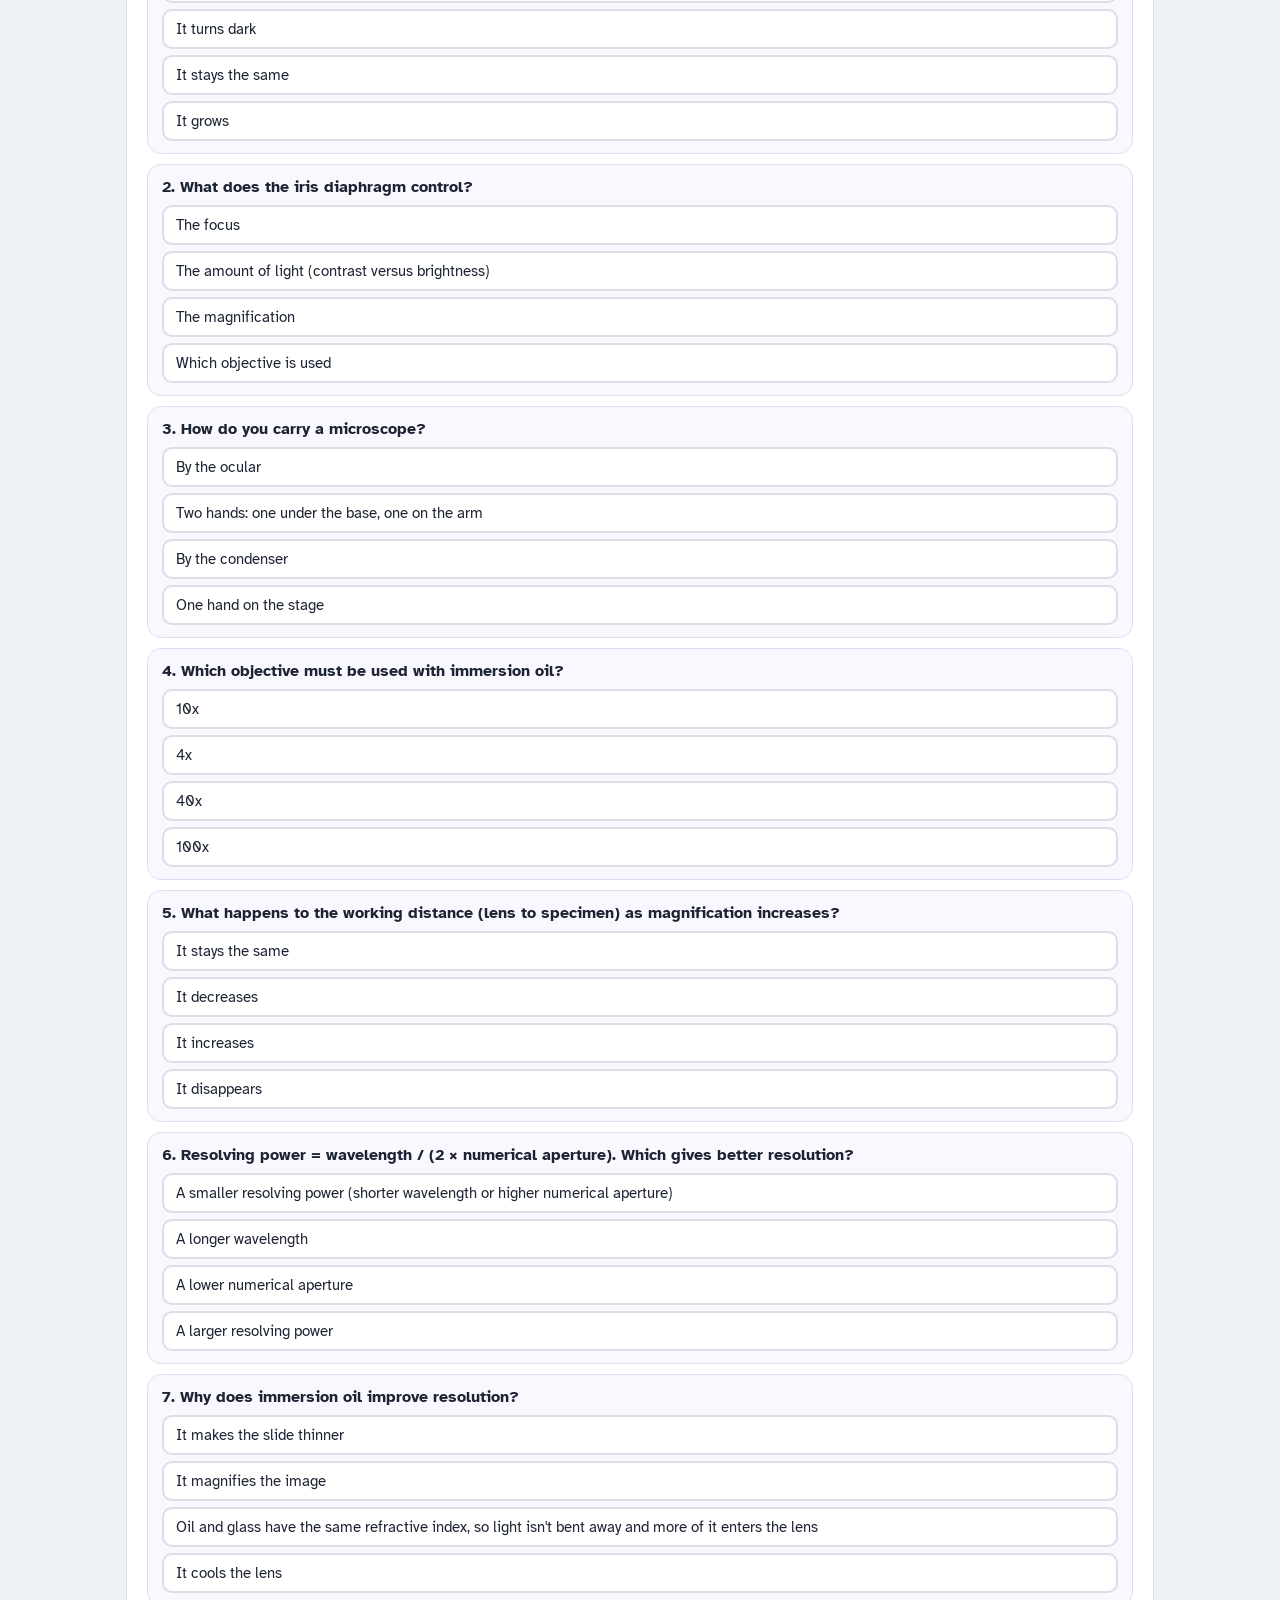
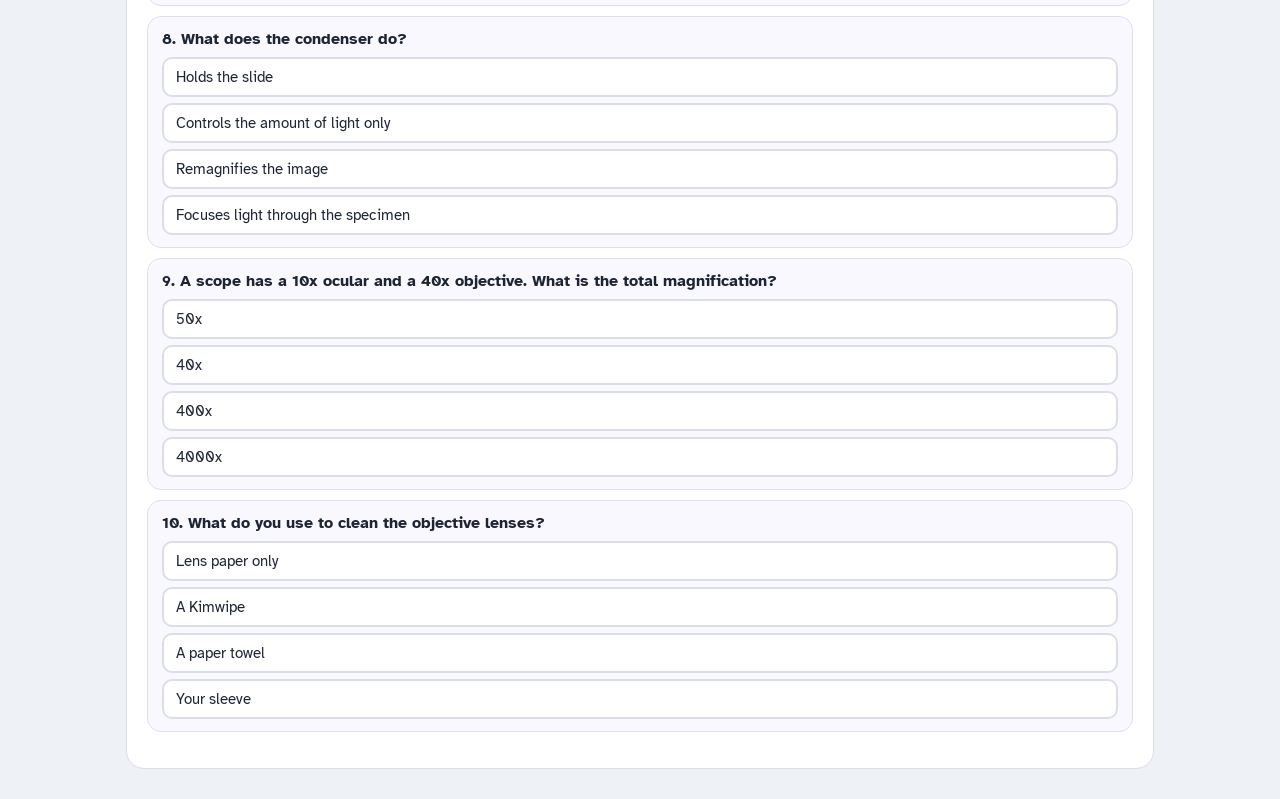
==== commit 2a62326c: "UV DNA graphics, 10-question quizzes, colorful main idea tiles - UV: graphic of UV making a thymine " ====
--- a/basics.html
+++ b/basics.html
@@ -182,20 +182,21 @@
 
   /* quiz */
   function quizHTML(t){
-    return `<section class="quiz"><div class="quizhead"><h3>Test yourself</h3><button class="btn secondary sm" id="theoryBtn2">📖 Review the theory first</button></div>` + t.quiz.map((qq, i) => {
+    return `<section class="quiz"><div class="quizhead"><h3>Test yourself${t.quiz.length > 10 ? ` <span style="font-weight:400;font-size:.9rem;color:var(--muted)">(10 of ${t.quiz.length})</span>` : ""}</h3><div class="row" style="margin:0">${t.quiz.length > 10 ? `<button class="btn secondary sm" id="quizNew">🔀 New set of 10</button>` : ""}<button class="btn secondary sm" id="theoryBtn2">📖 Review the theory first</button></div></div>` + (t._cur = t.quiz.length > 10 ? shuffle(t.quiz).slice(0, 10) : t.quiz.slice()).map((qq, i) => {
       const order = qq.opts.map((_, k) => k).sort((a, b) => rnd(i * 7 + a + tabKey.length) - rnd(i * 7 + b + tabKey.length));
       return `<div class="qcard" data-q="${i}"><p class="qq">${i + 1}. ${qq.q}</p><div class="qopts">${order.map(k => `<button class="qopt" data-k="${k}">${qq.opts[k]}</button>`).join("")}</div><div class="qfb" hidden></div></div>`;
     }).join("") + `<p class="qscore" id="qScore"></p></section>`;
   }
   function bindQuiz(t){
     const box = $("quizBox"), got = {};
+      const nb = $("quizNew"); if (nb) nb.onclick = () => { box.innerHTML = quizHTML(t); bindQuiz(t); const b2 = $("theoryBtn2"); if (b2) b2.onclick = openTheory; box.scrollIntoView({behavior:"smooth", block:"start"}); };
     box.querySelectorAll(".qcard").forEach(card => card.addEventListener("click", e => {
       const b = e.target.closest(".qopt"); if (!b || card.classList.contains("done")) return;
-      const qq = t.quiz[+card.dataset.q], ok = +b.dataset.k === qq.a, fb = card.querySelector(".qfb");
+      const qq = t._cur[+card.dataset.q], ok = +b.dataset.k === qq.a, fb = card.querySelector(".qfb");
       if (ok){ card.classList.add("done"); b.classList.add("right"); fb.className = "qfb good"; fb.innerHTML = `<b>Yes!</b> ${qq.why}`; if (!(card.dataset.q in got)) got[card.dataset.q] = true; }
       else { b.classList.add("wrong"); b.disabled = true; fb.className = "qfb bad"; fb.innerHTML = "Not quite. Try another answer."; if (!(card.dataset.q in got)) got[card.dataset.q] = false; }
       fb.hidden = false;
-      if (box.querySelectorAll(".qcard.done").length === t.quiz.length) $("qScore").textContent = `Finished! ${Object.values(got).filter(Boolean).length} of ${t.quiz.length} right on the first try.`;
+      if (box.querySelectorAll(".qcard.done").length === t._cur.length) $("qScore").textContent = `Finished! ${Object.values(got).filter(Boolean).length} of ${t._cur.length} right on the first try.`;
     }));
   }
 
